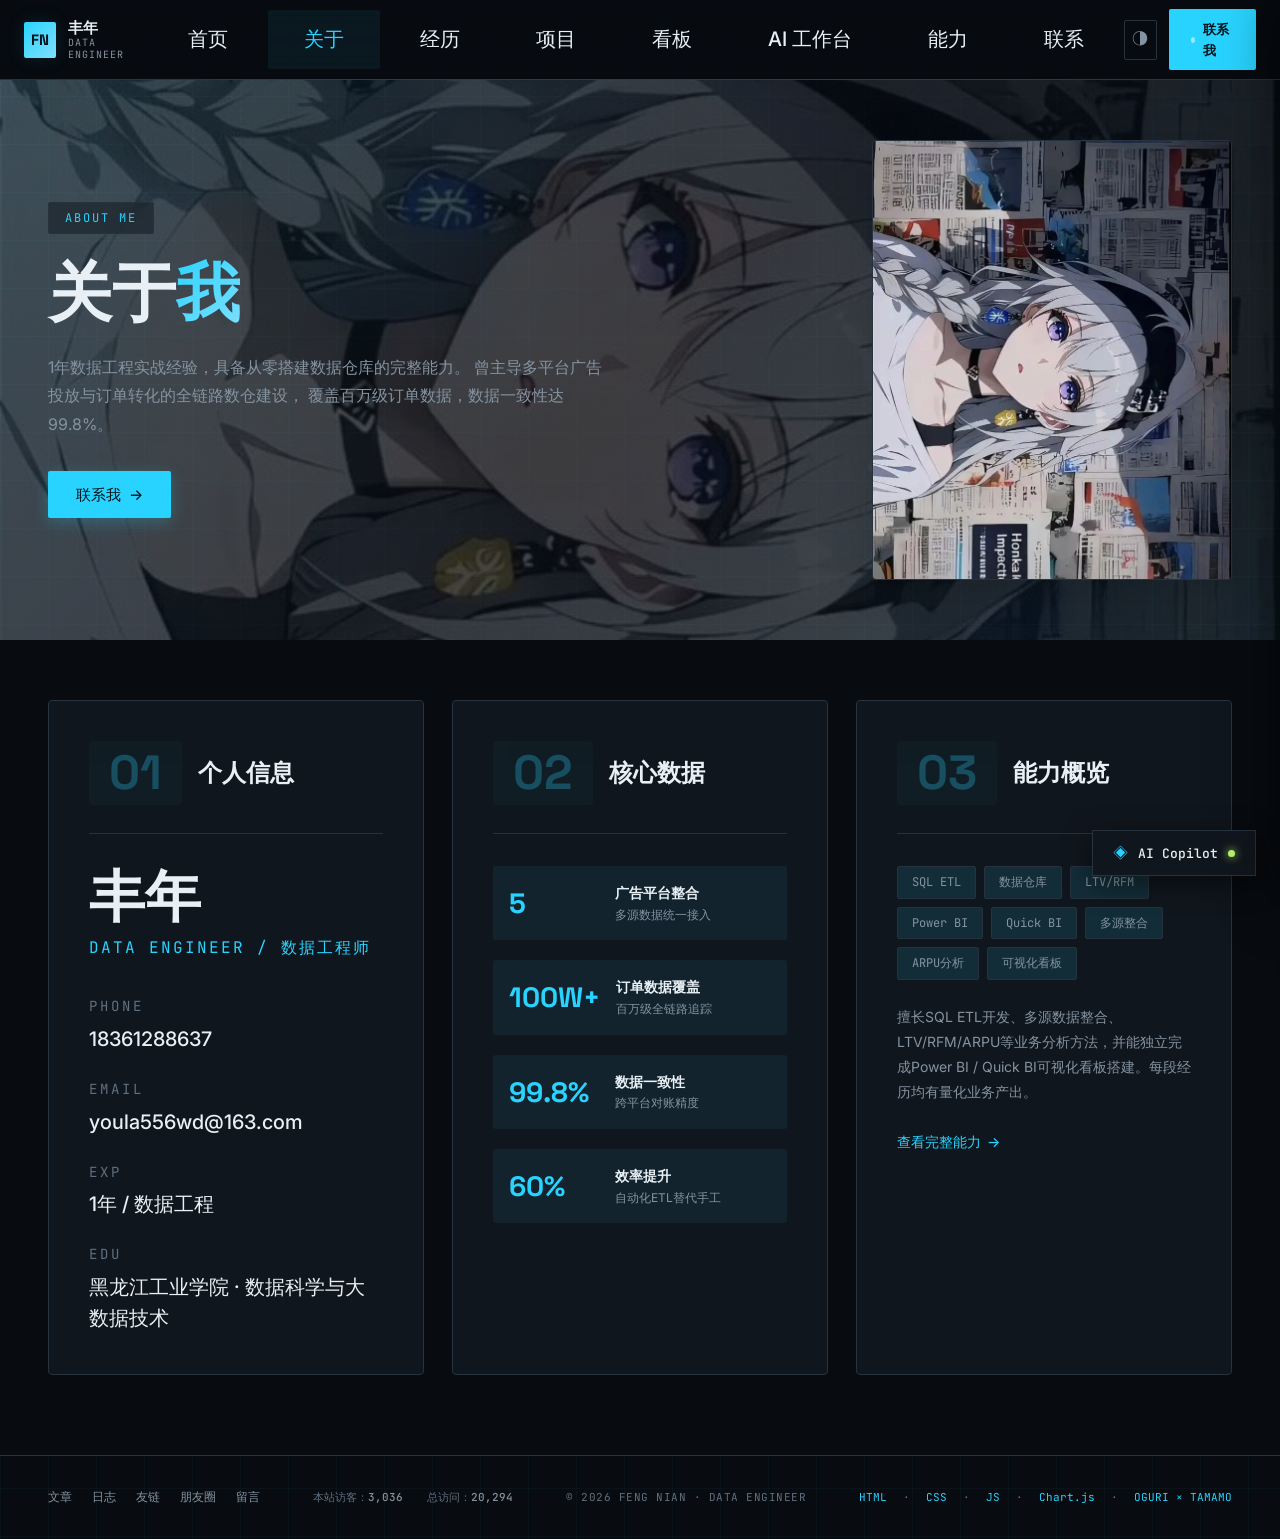
==== about.html @ e7a96167 "feat: deploy spatial homepage and AI workspace" ====
<!DOCTYPE html>
<html lang="zh-CN">
<head>
<meta charset="UTF-8">
<meta name="viewport" content="width=device-width, initial-scale=1.0">
<title>关于我 | 丰年</title>
<link href="https://fonts.googleapis.com/css2?family=Space+Grotesk:wght@400;500;600;700&family=Inter:wght@400;500;600&family=JetBrains+Mono:wght@400;500&display=swap" rel="stylesheet">
<link rel="stylesheet" href="style.css">
</head>
<body>

<div class="loader" id="loader">
  <div class="loader-logo">FN</div>
  <div class="loader-bar"></div>
</div>

<nav class="navbar scrolled" id="navbar">
  <div class="nav-inner">
    <a href="index.html" class="nav-logo">
      <div class="nav-logo-mark">FN</div>
      <div class="nav-logo-text">
        <span class="name">丰年</span>
        <span class="role">DATA ENGINEER</span>
      </div>
    </a>
    <div class="nav-links" id="navLinks">
      <a href="index.html">首页</a>
      <a href="about.html" class="active">关于</a>
      <a href="experience.html">经历</a>
      <a href="projects.html">项目</a>
      <a href="ecommerce-dashboard.html">看板</a><a href="workspace.html">AI 工作台</a>
      <a href="skills.html">能力</a>
      <a href="contact.html">联系</a>
    </div>
    <div class="nav-right">
      <button class="nav-menu-toggle" id="menuToggle" aria-label="菜单">
        <span></span><span></span><span></span>
      </button>
      <button class="theme-toggle" id="themeToggle" title="切换主题">&#9681;</button>
      <a href="contact.html" class="nav-cta">
        <span class="dot"></span>
        联系我
      </a>
    </div>
  </div>
</nav>

<!-- ============ ABOUT HERO BANNER ============ -->
<section class="about-hero">
  <div class="about-hero-bg"></div>
  <div class="about-hero-content">
    <div class="about-hero-left fade-up">
      <span class="about-hero-tag">ABOUT ME</span>
      <h1 class="about-hero-title">关于<span class="accent">我</span></h1>
      <p class="about-hero-desc">
        1年数据工程实战经验，具备从零搭建数据仓库的完整能力。
        曾主导多平台广告投放与订单转化的全链路数仓建设，
        覆盖百万级订单数据，数据一致性达99.8%。
      </p>
      <a href="contact.html" class="about-hero-cta">
        联系我
        <span>&rarr;</span>
      </a>
    </div>
    <div class="about-hero-right fade-up">
      <div class="about-hero-image"></div>
    </div>
  </div>
</section>

<!-- ============ ABOUT CONTENT GRID ============ -->
<section class="about-content">
  <div class="container">
    <div class="about-cards-grid">

      <!-- Left: Personal Info Card -->
      <div class="about-card about-card-info fade-up">
        <div class="about-card-header">
          <span class="about-card-num">01</span>
          <h3 class="about-card-title">个人信息</h3>
        </div>
        <div class="about-card-body">
          <div class="about-info-name">丰年</div>
          <div class="about-info-role">DATA ENGINEER / 数据工程师</div>
          <div class="about-contact-list">
            <div class="about-contact-item">
              <span class="label">PHONE</span>
              <span class="value">18361288637</span>
            </div>
            <div class="about-contact-item">
              <span class="label">EMAIL</span>
              <span class="value">youla556wd@163.com</span>
            </div>
            <div class="about-contact-item">
              <span class="label">EXP</span>
              <span class="value">1年 / 数据工程</span>
            </div>
            <div class="about-contact-item">
              <span class="label">EDU</span>
              <span class="value">黑龙江工业学院 · 数据科学与大数据技术</span>
            </div>
          </div>
        </div>
      </div>

      <!-- Center: Stats Card -->
      <div class="about-card about-card-stats fade-up">
        <div class="about-card-header">
          <span class="about-card-num">02</span>
          <h3 class="about-card-title">核心数据</h3>
        </div>
        <div class="about-card-body">
          <div class="about-stats-list">
            <div class="about-stat-row">
              <div class="about-stat-num">5</div>
              <div class="about-stat-info">
                <div class="about-stat-label">广告平台整合</div>
                <div class="about-stat-desc">多源数据统一接入</div>
              </div>
            </div>
            <div class="about-stat-row">
              <div class="about-stat-num">100W+</div>
              <div class="about-stat-info">
                <div class="about-stat-label">订单数据覆盖</div>
                <div class="about-stat-desc">百万级全链路追踪</div>
              </div>
            </div>
            <div class="about-stat-row">
              <div class="about-stat-num">99.8%</div>
              <div class="about-stat-info">
                <div class="about-stat-label">数据一致性</div>
                <div class="about-stat-desc">跨平台对账精度</div>
              </div>
            </div>
            <div class="about-stat-row">
              <div class="about-stat-num">60%</div>
              <div class="about-stat-info">
                <div class="about-stat-label">效率提升</div>
                <div class="about-stat-desc">自动化ETL替代手工</div>
              </div>
            </div>
          </div>
        </div>
      </div>

      <!-- Right: Skills Summary Card -->
      <div class="about-card about-card-skills fade-up">
        <div class="about-card-header">
          <span class="about-card-num">03</span>
          <h3 class="about-card-title">能力概览</h3>
        </div>
        <div class="about-card-body">
          <div class="about-skill-tags">
            <span class="about-skill-tag">SQL ETL</span>
            <span class="about-skill-tag">数据仓库</span>
            <span class="about-skill-tag">LTV/RFM</span>
            <span class="about-skill-tag">Power BI</span>
            <span class="about-skill-tag">Quick BI</span>
            <span class="about-skill-tag">多源整合</span>
            <span class="about-skill-tag">ARPU分析</span>
            <span class="about-skill-tag">可视化看板</span>
          </div>
          <div class="about-bio-full">
            <p>擅长SQL ETL开发、多源数据整合、LTV/RFM/ARPU等业务分析方法，并能独立完成Power BI / Quick BI可视化看板搭建。每段经历均有量化业务产出。</p>
          </div>
          <a href="skills.html" class="about-card-link">
            查看完整能力
            <span>&rarr;</span>
          </a>
        </div>
      </div>

    </div>
  </div>
</section>

<div class="footer">
  <div class="footer-inner">
    <div class="footer-nav">
      <a href="articles.html">文章</a>
      <a href="changelog.html">日志</a>
      <a href="friends.html">友链</a>
      <a href="moments.html">朋友圈</a>
      <a href="guestbook.html">留言</a>
    </div>
    <div class="footer-stats">
      <span>本站访客：<b>3,036</b></span>
      <span>总访问：<b>20,294</b></span>
    </div>
    <div class="footer-copy">&copy; 2026 FENG NIAN · DATA ENGINEER</div>
    <div class="footer-tech">
      <span>HTML</span> · <span>CSS</span> · <span>JS</span> · <span>Chart.js</span> · <span style="color: var(--accent);">OGURI × TAMAMO</span>
    </div>
  </div>
</div>

<script src="common.js"></script>
</body>
</html>
---- style.css ----
/* ============ RESET & BASE ============ */
*, *::before, *::after { margin: 0; padding: 0; box-sizing: border-box; }

:root {
  --bg: #080b10;
  --bg-card: #10161d;
  --bg-elevated: #151e27;
  --bg-active: #1b2732;
  --border: #26323d;
  --border-hover: #3b4c5a;
  --text: #e8f0f5;
  --text-dim: #8493a1;
  --text-mute: #5f7080;
  --accent: #29d3ff;
  --accent-2: #b8f36b;
  --accent-dim: rgba(41,211,255,0.12);
  --accent-glow: rgba(41,211,255,0.07);
  --accent-soft: #7fe0ff;
  --lime: #b8f36b;
  --amber: #f5b84b;
  --danger: #ff647c;
  --shadow: rgba(0,0,0,0.32);
  --grid-line: rgba(41,211,255,0.035);
  --max-w: 1700px;
  --font-display: 'Space Grotesk', sans-serif;
  --font-body: 'Inter', 'Noto Sans SC', sans-serif;
  --font-mono: 'JetBrains Mono', monospace;
  --font-serif: 'Songti SC', 'SimSun', 'STSong', serif;
}

html { scroll-behavior: smooth; }

body {
  background: var(--bg);
  background-image:
    linear-gradient(var(--grid-line) 1px, transparent 1px),
    linear-gradient(90deg, var(--grid-line) 1px, transparent 1px);
  background-size: 48px 48px;
  color: var(--text);
  font-family: var(--font-body);
  font-size: 16px;
  line-height: 1.55;
  overflow-x: hidden;
  -webkit-font-smoothing: antialiased;
  opacity: 0;
  transition: opacity 0.8s ease;
}
body.loaded { opacity: 1; }

/* Dark tech scrollbar */
::-webkit-scrollbar { width: 10px; height: 10px; }
::-webkit-scrollbar-track { background: var(--bg); }
::-webkit-scrollbar-thumb { background: var(--border); border: 2px solid var(--bg); border-radius: 0; }
::-webkit-scrollbar-thumb:hover { background: var(--border-hover); }
::selection { background: rgba(41,211,255,0.25); color: var(--text); }

a { color: inherit; text-decoration: none; }
img { max-width: 100%; display: block; }

/* ============ LOADING SCREEN ============ */
.loader {
  position: fixed; top: 0; left: 0; width: 100%; height: 100%;
  background: var(--bg); z-index: 9999;
  display: flex; align-items: center; justify-content: center;
  flex-direction: column; gap: 24px;
  transition: opacity 0.6s ease, visibility 0.6s ease;
}
.loader.hidden { opacity: 0; visibility: hidden; }
.loader-logo {
  font-family: var(--font-display); font-size: 48px; font-weight: 700;
  letter-spacing: 0;
  background: linear-gradient(135deg, var(--accent) 0%, var(--accent-soft) 100%);
  -webkit-background-clip: text; -webkit-text-fill-color: transparent;
  background-clip: text;
  animation: loaderPulse 1.5s ease-in-out infinite;
}
@keyframes loaderPulse {
  0%, 100% { opacity: 0.6; transform: scale(0.98); }
  50% { opacity: 1; transform: scale(1); }
}
.loader-bar {
  width: 200px; height: 2px;
  background: var(--border); border-radius: 2px; overflow: hidden;
}
.loader-bar::after {
  content: ''; display: block; width: 40%; height: 100%;
  background: var(--accent);
  animation: loaderBar 1.2s ease-in-out infinite;
}
@keyframes loaderBar {
  0% { transform: translateX(-100%); }
  100% { transform: translateX(300%); }
}

/* ============ LAYOUT ============ */
.container { max-width: var(--max-w); margin: 0 auto; padding: 0 48px; }

/* ============ NAVBAR ============ */
.navbar {
  position: fixed; top: 0; left: 0; right: 0; z-index: 1000;
  height: 80px;
  backdrop-filter: blur(24px) saturate(1.5); -webkit-backdrop-filter: blur(24px) saturate(1.5);
  background: rgba(8,11,16,0.80);
  border-bottom: 1px solid var(--border);
  transition: all 0.4s cubic-bezier(0.4, 0, 0.2, 1);
}
.navbar::after {
  content: ''; position: absolute; bottom: -1px; left: 0; right: 0; height: 1px;
  background: linear-gradient(90deg, transparent 0%, var(--accent-dim) 20%, var(--accent-dim) 80%, transparent 100%);
  opacity: 0.5; transition: opacity 0.4s ease;
}
/* Hero pages: navbar transparent until scrolled past hero */
body.has-hero .navbar:not(.scrolled) {
  background: transparent;
  backdrop-filter: none; -webkit-backdrop-filter: none;
  border-bottom-color: transparent;
}
body.has-hero .navbar:not(.scrolled)::after { opacity: 0; }
/* Scrolled: floating frosted glass pill */
.navbar.scrolled {
  top: 12px; left: 16px; right: 16px;
  height: 60px; border-radius: 2px;
  background: rgba(8,11,16,0.72);
  backdrop-filter: blur(24px) saturate(1.8); -webkit-backdrop-filter: blur(24px) saturate(1.8);
  border: 1px solid var(--border);
  box-shadow: 0 8px 32px rgba(0,0,0,0.12);
}
.navbar.scrolled::after { opacity: 0; }
.nav-inner {
  max-width: var(--max-w); height: 100%; margin: 0 auto; padding: 0 24px;
  display: flex; align-items: center; justify-content: space-between;
  transition: padding 0.4s ease;
}
.navbar.scrolled .nav-inner { padding: 0 32px; }
.nav-logo { display: flex; align-items: center; gap: 12px; font-family: var(--font-display); transition: all 0.3s; }
.nav-logo:hover { opacity: 0.85; }
.nav-logo-mark {
  width: 36px; height: 36px; border-radius: 2px;
  background: linear-gradient(135deg, var(--accent) 0%, var(--accent-soft) 100%);
  display: flex; align-items: center; justify-content: center;
  font-size: 15px; font-weight: 700; color: #05141b; letter-spacing: 0;
  box-shadow: 0 0 20px var(--accent-dim);
}
.nav-logo-text { display: flex; flex-direction: column; line-height: 1.2; }
.nav-logo-text .name { font-size: 15px; color: var(--text); font-weight: 600; }
.nav-logo-text .role { font-size: 10px; color: var(--text-dim); font-family: var(--font-mono); letter-spacing: 1px; text-transform: uppercase; }
.nav-links {
  display: flex; gap: 4px; align-items: center;
  border-radius: 2px; padding: 4px;
}
.nav-links a {
  position: relative; padding: 14px 36px; font-size: 20px; color: var(--text);
  transition: all 0.25s; font-weight: 500; border-radius: 2px; z-index: 1; white-space: nowrap;
}
.nav-links a:hover { color: var(--text); background: rgba(0,0,0,0.06); }
.nav-links a.active { color: var(--accent); background: var(--accent-glow); }
.nav-right { display: flex; align-items: center; gap: 12px; }
.theme-toggle {
  width: 40px; height: 40px; border: 1px solid var(--border); border-radius: 2px;
  background: transparent; color: var(--text-dim); cursor: pointer;
  display: flex; align-items: center; justify-content: center;
  font-size: 16px; transition: all 0.3s;
}
.theme-toggle:hover { border-color: var(--accent); color: var(--accent); }
.nav-cta {
  display: flex; align-items: center; gap: 8px; padding: 10px 22px;
  background: var(--accent); color: #05141b; border: none; border-radius: 2px;
  font-size: 13px; font-weight: 600; transition: all 0.3s; cursor: pointer;
  font-family: var(--font-body);
}
.nav-cta:hover { box-shadow: 0 0 24px var(--accent-dim); transform: translateY(-1px); }
.nav-cta .dot { width: 6px; height: 6px; border-radius: 50%; background: #fff; opacity: 0.5; }
.nav-menu-toggle {
  display: none;
  width: 40px; height: 40px; border: 1px solid var(--border); border-radius: 2px;
  background: transparent; color: var(--text-dim); cursor: pointer;
  flex-direction: column; align-items: center; justify-content: center; gap: 5px;
  transition: all 0.3s;
}
.nav-menu-toggle span {
  display: block; width: 18px; height: 2px; background: var(--text);
  border-radius: 2px; transition: all 0.3s ease;
}
.nav-menu-toggle.open span:nth-child(1) { transform: translateY(7px) rotate(45deg); }
.nav-menu-toggle.open span:nth-child(2) { opacity: 0; }
.nav-menu-toggle.open span:nth-child(3) { transform: translateY(-7px) rotate(-45deg); }

/* ============ HERO ============ */
.hero { position: relative; min-height: 100vh; display: flex; flex-direction: column; overflow: hidden; }
.hero-bg-img {
  position: absolute; top: 0; left: 0; width: 100%; height: 100%;
  background-image: url('images/hero-bg-new.webp'); background-size: cover; background-position: center center;
  opacity: 0.16; filter: saturate(0.4) contrast(1.05) brightness(0.55); z-index: 0;
}
#hero-canvas { position: absolute; top: 0; left: 0; width: 100%; height: 100%; z-index: 0; }
.hero-overlay {
  position: absolute; top: 0; left: 0; width: 100%; height: 100%; z-index: 1;
  background:
    linear-gradient(90deg, rgba(8,11,16,0.88) 0%, rgba(8,11,16,0.6) 18%, rgba(8,11,16,0.15) 35%, transparent 50%, transparent 65%, rgba(8,11,16,0.3) 85%, rgba(8,11,16,0.7) 100%),
    linear-gradient(180deg, rgba(8,11,16,0.35) 0%, transparent 15%, transparent 75%, rgba(8,11,16,0.5) 100%);
}
.hero-tint {
  position: absolute; top: 0; left: 0; width: 100%; height: 100%; z-index: 0;
  background: linear-gradient(180deg, rgba(8,11,16,0.6) 0%, rgba(8,11,16,0.3) 40%, rgba(8,11,16,0.5) 80%, rgba(8,11,16,0.7) 100%);
}
.hero::after {
  content: ''; position: absolute; top: 0; left: 0; width: 100%; height: 100%; z-index: 3;
  opacity: 0.035; pointer-events: none; mix-blend-mode: multiply;
  background-image: url("data:image/svg+xml;utf8,<svg xmlns='http://www.w3.org/2000/svg' width='200' height='200'><filter id='n'><feTurbulence type='fractalNoise' baseFrequency='0.85' numOctaves='3' stitchTiles='stitch'/></filter><rect width='100%' height='100%' filter='url(%23n)'/></svg>");
}
.hero-ambient {
  position: absolute; top: 15%; left: 35%; transform: translateX(-50%);
  width: 900px; height: 900px;
  background: radial-gradient(circle, var(--accent-glow) 0%, transparent 60%);
  filter: blur(80px); z-index: 0;
  animation: ambientFloat 8s ease-in-out infinite;
}
@keyframes ambientFloat {
  0%, 100% { transform: translateX(-50%) translateY(0); }
  50% { transform: translateX(-50%) translateY(-30px); }
}
/* Floating glowing orbs: disabled in tech-dark theme */
.hero-orb { display: none; }
.hero-ambient { display: none; }
.hero-orb-1 { display: none; }
.hero-orb-2 { display: none; }
.hero-orb-3 { display: none; }
@keyframes orbFloat1 { 0%,100% { transform: translate(0,0); } 50% { transform: translate(-20px, 30px); } }
@keyframes orbFloat2 { 0%,100% { transform: translate(0,0); } 50% { transform: translate(30px, -20px); } }
@keyframes orbFloat3 { 0%,100% { transform: translate(0,0); } 50% { transform: translate(-15px, -25px); } }
/* Twinkling stars */
.hero-star { position: absolute; z-index: 1; pointer-events: none; }
.hero-star::before, .hero-star::after {
  content: ''; position: absolute; top: 50%; left: 50%;
  background: var(--accent); border-radius: 50%;
}
.hero-star::before { width: 6px; height: 6px; transform: translate(-50%, -50%); box-shadow: 0 0 12px var(--accent); }
.hero-star::after { width: 2px; height: 2px; transform: translate(-50%, -50%); opacity: 0.5; }
.hero-star-1 { top: 18%; right: 15%; animation: twinkle 3s ease-in-out infinite; }
.hero-star-2 { top: 35%; right: 8%; animation: twinkle 4s ease-in-out infinite 0.5s; }
.hero-star-3 { bottom: 25%; right: 20%; animation: twinkle 3.5s ease-in-out infinite 1s; }
.hero-star-4 { top: 65%; right: 40%; animation: twinkle 2.8s ease-in-out infinite 0.8s; }
.hero-star-5 { top: 25%; left: 8%; animation: twinkle 4.5s ease-in-out infinite 1.5s; }
@keyframes twinkle { 0%,100% { opacity: 0.2; transform: scale(0.8); } 50% { opacity: 1; transform: scale(1.2); } }
/* Hero content: left+right split layout */
.hero-content {
  position: relative; z-index: 2; width: 100%; max-width: var(--max-w); margin: 0 auto;
  padding: 0 24px; display: flex; align-items: flex-start; justify-content: space-between; gap: 80px;
  padding-top: 140px; padding-bottom: 40px; flex: 1;
}
.hero-left { flex: 1; max-width: 680px; padding: 36px 40px; border-radius: 4px; }
.hero-right { flex-shrink: 0; width: 320px; padding: 28px; border-radius: 4px; background: rgba(22,30,39,0.75); backdrop-filter: blur(16px); -webkit-backdrop-filter: blur(16px); border: 1px solid rgba(41,211,255,0.15); box-shadow: 0 4px 24px rgba(41,211,255,0.08); }

/* Magazine top bar */
.hero-top-bar {
  position: absolute; top: 110px; left: 24px; right: 24px; z-index: 2;
  max-width: var(--max-w); margin: 0 auto;
  display: flex; justify-content: space-between; align-items: center;
  font-family: var(--font-mono);
  opacity: 0; animation: heroFadeUp 0.8s ease forwards; animation-delay: 0.2s;
}
.hero-vol { font-size: 11px; color: var(--text-mute); letter-spacing: 2px; }
.hero-brand { font-size: 13px; font-weight: 600; color: var(--accent); letter-spacing: 1px; font-family: var(--font-display); }
.hero-vol-jp { font-size: 11px; color: var(--text-mute); letter-spacing: 1px; }
.hero-tag {
  display: inline-flex; align-items: center; gap: 8px;
  padding: 6px 16px; border: 1px solid var(--border); border-radius: 2px;
  font-family: var(--font-mono); font-size: 12px; color: var(--text);
  margin-bottom: 20px; backdrop-filter: blur(10px); background: rgba(22,30,39,0.65);
  opacity: 0; transform: translateY(20px);
  animation: heroFadeUp 0.8s ease forwards; animation-delay: 0.3s;
}
.hero-tag::before {
  content: ''; width: 6px; height: 6px; border-radius: 50%;
  background: var(--accent); box-shadow: 0 0 8px var(--accent);
  animation: pulse 2s infinite;
}
@keyframes pulse { 0%, 100% { opacity: 1; } 50% { opacity: 0.3; } }
.hero-title {
  font-family: var(--font-display); font-size: clamp(56px, 8vw, 128px);
  font-weight: 700; line-height: 0.95; letter-spacing: 0; margin-bottom: 14px;
  text-shadow: 0 2px 30px rgba(8,11,16,0.6);
  opacity: 0; transform: translateY(30px);
  animation: heroFadeUp 0.9s ease forwards; animation-delay: 0.5s;
}
.hero-title .line { display: block; }
.hero-title .accent {
  background: linear-gradient(135deg, var(--accent) 0%, var(--accent-soft) 70%, var(--accent) 100%);
  -webkit-background-clip: text; -webkit-text-fill-color: transparent; background-clip: text;
  text-shadow: 0 2px 40px rgba(41,211,255,0.25);
}
.hero-cn-name {
  font-family: var(--font-serif); font-size: 48px; font-weight: 600;
  margin: 18px 0 10px; color: var(--text); letter-spacing: 4px;
  text-shadow: 0 2px 20px rgba(8,11,16,0.5);
  opacity: 0; transform: translateY(20px);
  animation: heroFadeUp 0.8s ease forwards; animation-delay: 0.55s;
}
.hero-cn-sub {
  font-family: var(--font-mono); font-size: 12px; color: var(--text-mute);
  margin-bottom: 24px; letter-spacing: 1.5px;
  opacity: 0; transform: translateY(20px);
  animation: heroFadeUp 0.8s ease forwards; animation-delay: 0.65s;
}
/* Hero right panel: metadata + barcode */
.hero-vname {
  font-family: var(--font-display); font-size: 22px; font-weight: 700;
  letter-spacing: 6px; margin-bottom: 24px; color: var(--text);
  opacity: 0; transform: translateY(20px);
  animation: heroFadeUp 0.8s ease forwards; animation-delay: 0.6s;
}
.hero-vmeta {
  margin-bottom: 28px;
  opacity: 0; transform: translateY(20px);
  animation: heroFadeUp 0.8s ease forwards; animation-delay: 0.75s;
}
.vmeta-row {
  display: flex; justify-content: space-between; align-items: center;
  font-family: var(--font-mono); font-size: 11px; margin-bottom: 10px;
  padding-bottom: 10px; border-bottom: 1px solid var(--border);
}
.vmeta-label { color: var(--text-mute); letter-spacing: 1px; }
.vmeta-val { color: var(--accent); font-weight: 600; letter-spacing: 1px; }
.hero-barcode {
  display: flex; gap: 3px; margin-bottom: 6px;
  opacity: 0; transform: translateY(20px);
  animation: heroFadeUp 0.8s ease forwards; animation-delay: 0.9s;
}
.hero-barcode span { width: 3px; height: 44px; background: var(--text); opacity: 0.7; }
.hero-barcode span:nth-child(3n) { height: 30px; }
.hero-barcode span:nth-child(5n) { height: 36px; opacity: 0.5; }
.hero-barcode-text {
  font-family: var(--font-mono); font-size: 10px; color: var(--text-mute);
  letter-spacing: 2px;
  opacity: 0; transform: translateY(20px);
  animation: heroFadeUp 0.8s ease forwards; animation-delay: 1.0s;
}
.hero-subtitle {
  font-size: 17px; color: var(--text); font-weight: 400; line-height: 1.7;
  max-width: 520px; margin: 0;
  text-shadow: 0 1px 12px rgba(8,11,16,0.6);
  opacity: 0; transform: translateY(20px);
  animation: heroFadeUp 0.9s ease forwards; animation-delay: 0.7s;
}
.hero-actions {
  display: flex; gap: 14px;
  opacity: 0; transform: translateY(20px);
  animation: heroFadeUp 0.9s ease forwards; animation-delay: 0.9s;
}
@keyframes heroFadeUp { to { opacity: 1; transform: translateY(0); } }
.btn-primary {
  padding: 14px 36px; background: var(--accent); color: #05141b; border: none; border-radius: 2px;
  font-size: 14px; font-weight: 600; cursor: pointer; transition: all 0.3s;
  font-family: var(--font-body); position: relative; overflow: hidden;
}
.btn-primary:hover { box-shadow: 0 0 30px var(--accent-dim); transform: translateY(-2px); }
.btn-ghost {
  padding: 14px 36px; background: transparent; color: var(--text);
  border: 1px solid var(--border); border-radius: 2px;
  font-size: 14px; font-weight: 500; cursor: pointer; transition: all 0.3s;
  font-family: var(--font-body);
}
.btn-ghost:hover { border-color: var(--accent); color: var(--accent); }
/* Hero bottom bar: stats + tech strip */
.hero-bottom-bar {
  position: relative; z-index: 2;
  width: 100%; max-width: var(--max-w); margin: 0 auto;
  padding: 0 24px 24px;
  opacity: 0; transform: translateY(20px);
  animation: heroFadeUp 0.8s ease forwards; animation-delay: 1.1s;
}
.hero-stats {
  display: flex; justify-content: space-between; gap: 30px;
  margin-bottom: 12px; padding-bottom: 12px; border-bottom: 1px solid var(--border);
}
.hero-stat { text-align: left; }
.hero-stat .num { font-family: var(--font-display); font-size: 28px; font-weight: 700; color: var(--accent); line-height: 1; }
.hero-stat .label { font-size: 12px; color: var(--text-mute); margin-top: 6px; font-family: var(--font-mono); letter-spacing: 1px; }
.hero-stat .sub { font-size: 10px; color: var(--text-dim); margin-top: 3px; opacity: 0.7; }
.hero-tech-strip {
  display: flex; gap: 8px; overflow-x: auto; padding-bottom: 4px;
}
.hero-tech-strip span {
  padding: 8px 18px; background: var(--accent-dim); border-radius: 2px;
  font-size: 13px; color: var(--text-dim); font-family: var(--font-mono);
  white-space: nowrap; border: 1px solid var(--border);
}
.hero-scroll {
  position: absolute; bottom: 130px; right: 48px; z-index: 2;
  display: flex; flex-direction: column; align-items: center; gap: 8px;
  opacity: 0;
  animation: heroFadeUp 0.8s ease forwards, bounce 2s infinite;
  animation-delay: 1.3s, 2s;
}
.hero-scroll .line { width: 1px; height: 40px; background: linear-gradient(to bottom, var(--text-mute), transparent); }
.hero-scroll .text { font-family: var(--font-mono); font-size: 10px; color: var(--text-mute); letter-spacing: 2px; writing-mode: vertical-rl; }
@keyframes bounce {
  0%, 100% { transform: translateY(0); }
  50% { transform: translateY(8px); }
}

/* ============ SECTION COMMON ============ */
.section { padding: 140px 0; position: relative; overflow: hidden; }
.section-header { margin-bottom: 64px; }
.section-tag {
  font-family: var(--font-mono); font-size: 12px; color: var(--accent);
  letter-spacing: 3px; text-transform: uppercase; margin-bottom: 14px; display: block;
}
.section-title {
  font-family: var(--font-display); font-size: clamp(36px, 4vw, 56px);
  font-weight: 600; letter-spacing: 0; line-height: 1.1;
}
.section-desc { font-size: 16px; color: var(--text-dim); max-width: 600px; margin-top: 16px; }
.fade-up { opacity: 0; transform: translateY(40px); transition: opacity 0.8s cubic-bezier(0.16, 1, 0.3, 1), transform 0.8s cubic-bezier(0.16, 1, 0.3, 1); }
.fade-up.visible { opacity: 1; transform: translateY(0); }

/* ============ ABOUT (NEW LAYOUT) ============ */

/* Hero Banner */
.about-hero {
  position: relative; width: 100%; min-height: 520px; margin-top: 80px;
  display: flex; align-items: center; overflow: hidden;
}
.about-hero-bg {
  position: absolute; top: 0; left: 0; right: 0; bottom: 0;
  background: linear-gradient(135deg, var(--accent-dim) 0%, rgba(8,11,16,0.6) 50%, var(--accent-glow) 100%);
}
.about-hero-bg::before {
  content: ''; position: absolute; top: 0; left: 0; right: 0; bottom: 0;
  background-image: url('images/about-bg.webp'); background-size: cover; background-position: center;
  opacity: 0.25; filter: saturate(0.9);
}
.about-hero-content {
  position: relative; z-index: 1; width: 100%; max-width: var(--max-w); margin: 0 auto;
  padding: 60px 48px; display: flex; align-items: center; justify-content: space-between; gap: 60px;
}
.about-hero-left { flex: 1; max-width: 560px; }
.about-hero-tag {
  display: inline-block; padding: 6px 16px; border: 1px solid var(--border);
  border-radius: 2px; font-family: var(--font-mono); font-size: 12px;
  color: var(--accent); letter-spacing: 2px; margin-bottom: 24px;
  background: rgba(22,30,39,0.6); backdrop-filter: blur(10px);
}
.about-hero-title {
  font-family: var(--font-display); font-size: 64px; font-weight: 700;
  color: var(--text); line-height: 1.1; margin-bottom: 24px;
}
.about-hero-title .accent {
  background: linear-gradient(135deg, var(--accent) 0%, var(--accent-soft) 100%);
  -webkit-background-clip: text; -webkit-text-fill-color: transparent; background-clip: text;
}
.about-hero-desc {
  font-size: 16px; line-height: 1.8; color: var(--text-dim); margin-bottom: 32px;
}
.about-hero-cta {
  display: inline-flex; align-items: center; gap: 8px;
  padding: 12px 28px; background: var(--accent); color: #05141b;
  border-radius: 2px; font-size: 15px; font-weight: 500;
  transition: all 0.3s; box-shadow: 0 4px 16px rgba(41,211,255,0.25);
}
.about-hero-cta:hover { transform: translateY(-2px); box-shadow: 0 6px 24px rgba(41,211,255,0.35); }
.about-hero-cta span { transition: transform 0.3s; }
.about-hero-cta:hover span { transform: translateX(4px); }
.about-hero-right { flex-shrink: 0; width: 360px; height: 440px; }
.about-hero-image {
  width: 100%; height: 100%; border-radius: 4px; overflow: hidden;
  background-image: url('images/about-bg.webp'); background-size: cover; background-position: center;
  box-shadow: 0 8px 40px rgba(0,0,0,0.15);
  border: 1px solid var(--border);
  transition: transform 0.4s;
}
.about-hero-image:hover { transform: scale(1.02); }

/* Content Card Grid */
.about-content { background: var(--bg); padding: 60px 0 80px; }
.about-cards-grid {
  display: grid; grid-template-columns: 1fr 1fr 1fr; gap: 28px;
}
.about-card {
  background: var(--bg-card); border: 1px solid var(--border); border-radius: 4px;
  padding: 40px; transition: all 0.3s; position: relative; overflow: hidden;
}
.about-card:hover {
  border-color: var(--border-hover); box-shadow: 0 8px 32px rgba(0,0,0,0.10);
  transform: translateY(-4px);
}
.about-card-header {
  display: flex; align-items: center; gap: 16px; margin-bottom: 32px;
  padding-bottom: 28px; border-bottom: 1px solid var(--border);
}
.about-card-num {
  font-family: var(--font-display); font-size: 48px; font-weight: 700;
  color: var(--accent); opacity: 0.3; line-height: 1;
  background: var(--accent-dim); padding: 8px 20px;
  border-radius: 4px;
}
.about-card-title {
  font-family: var(--font-display); font-size: 24px; font-weight: 600; color: var(--text);
}

/* Card: Personal Info */
.about-info-name {
  font-family: var(--font-display); font-size: 56px; font-weight: 700;
  color: var(--text); margin-bottom: 8px; line-height: 1.1;
}
.about-info-role {
  font-family: var(--font-mono); font-size: 16px; color: var(--accent);
  letter-spacing: 2px; margin-bottom: 36px;
}
.about-contact-list { display: flex; flex-direction: column; gap: 24px; }
.about-contact-item { display: flex; flex-direction: column; gap: 6px; }
.about-contact-item .label {
  font-family: var(--font-mono); font-size: 14px; color: var(--text-mute);
  text-transform: uppercase; letter-spacing: 3px;
}
.about-contact-item .value { font-size: 20px; color: var(--text); font-weight: 500; }

/* Card: Stats */
.about-stats-list { display: flex; flex-direction: column; gap: 20px; }
.about-stat-row {
  display: flex; align-items: center; gap: 16px;
  padding: 16px; background: var(--accent-glow); border-radius: 3px;
  transition: all 0.3s;
}
.about-stat-row:hover { background: var(--accent-dim); }
.about-stat-num {
  font-family: var(--font-display); font-size: 28px; font-weight: 700;
  color: var(--accent); line-height: 1; min-width: 90px;
}
.about-stat-info { flex: 1; }
.about-stat-label { font-size: 14px; font-weight: 600; color: var(--text); margin-bottom: 2px; }
.about-stat-desc { font-size: 12px; color: var(--text-dim); }

/* Card: Skills */
.about-skill-tags { display: flex; flex-wrap: wrap; gap: 8px; margin-bottom: 24px; }
.about-skill-tag {
  padding: 6px 14px; background: var(--accent-dim); border: 1px solid var(--border);
  border-radius: 2px; font-size: 12px; color: var(--text-dim);
  font-family: var(--font-mono); transition: all 0.3s;
}
.about-skill-tag:hover { background: var(--accent); color: #05141b; border-color: var(--accent); }
.about-bio-full { margin-bottom: 24px; }
.about-bio-full p {
  font-size: 14px; line-height: 1.8; color: var(--text-dim);
}
.about-card-link {
  display: inline-flex; align-items: center; gap: 6px;
  font-size: 14px; color: var(--accent); font-weight: 500;
  transition: gap 0.3s;
}
.about-card-link:hover { gap: 12px; }

/* Responsive */
@media (max-width: 1100px) {
  .about-cards-grid { grid-template-columns: 1fr; }
  .about-hero-right { display: none; }
  .about-hero-content { padding: 40px 24px; }
  .about-hero-title { font-size: 44px; }
}
@media (max-width: 640px) {
  .about-hero-title { font-size: 36px; }
  .about-hero-content { padding: 30px 20px; }
  .about-card { padding: 24px; }
  .about-stat-num { font-size: 22px; min-width: 70px; }
}

/* ============ EXPERIENCE ============ */
.experience { background: var(--bg-elevated); position: relative; }
.timeline { position: relative; padding-left: 32px; }
.timeline::before {
  content: ''; position: absolute; left: 7px; top: 8px; bottom: 8px; width: 2px;
  background: linear-gradient(to bottom, var(--accent), var(--accent-soft), transparent);
}
.timeline-item { position: relative; margin-bottom: 48px; }
.timeline-item:last-child { margin-bottom: 0; }
.timeline-dot {
  position: absolute; left: -32px; top: 6px; width: 16px; height: 16px;
  border-radius: 50%; background: var(--bg-elevated);
  border: 3px solid var(--accent);
  box-shadow: 0 0 0 4px rgba(41,211,255,0.12);
  z-index: 1;
}
.timeline-content {
  background: var(--bg-card); border: 1px solid var(--border); border-radius: 4px;
  padding: 24px 28px; transition: all 0.3s;
}
.timeline-content:hover { border-color: var(--border-hover); box-shadow: 0 8px 32px rgba(0,0,0,0.08); }
.timeline-date {
  font-family: var(--font-mono); font-size: 12px; color: var(--accent);
  letter-spacing: 1px; margin-bottom: 8px;
}
.timeline-title {
  font-family: var(--font-display); font-size: 20px; font-weight: 600;
  margin-bottom: 10px; color: var(--text);
}
.timeline-desc {
  font-size: 14px; line-height: 1.7; color: var(--text-dim); margin-bottom: 16px;
}
.timeline-tags { display: flex; flex-wrap: wrap; gap: 8px; }
.timeline-tags span {
  padding: 4px 12px; background: var(--accent-dim); border: 1px solid var(--border);
  border-radius: 2px; font-size: 11px; color: var(--text-dim); font-family: var(--font-mono);
}

/* ============ PROJECTS ============ */
.projects { background: var(--bg-elevated); border-top: 1px solid var(--border); border-bottom: 1px solid var(--border); position: relative; }
.projects-bg-img {
  position: absolute; top: 0; left: 0; width: 100%; height: 100%;
  background-image: url('images/oguri_cap_2_opt.webp'); background-size: cover; background-position: center;
  opacity: 0.08; filter: blur(3px) saturate(0.5); z-index: 0; pointer-events: none;
}
.projects .container { position: relative; z-index: 1; }
.projects-grid { display: grid; grid-template-columns: 1fr 1fr; gap: 28px; }
.project-card {
  background: var(--bg-card); border: 1px solid var(--border); border-radius: 4px;
  overflow: hidden; transition: all 0.4s cubic-bezier(0.16, 1, 0.3, 1); cursor: pointer; position: relative;
  box-shadow: 0 2px 12px rgba(0,0,0,0.04);
}
.project-card:hover { border-color: var(--border-hover); transform: translateY(-6px); box-shadow: 0 20px 60px rgba(0,0,0,0.10); }
.project-card.large { grid-column: span 2; }
.project-img { width: 100%; aspect-ratio: 16/9; overflow: hidden; position: relative; }
.project-img img { width: 100%; height: 100%; object-fit: cover; transition: transform 0.8s cubic-bezier(0.16, 1, 0.3, 1); }
.project-card:hover .project-img img { transform: scale(1.06); }
.project-img::after {
  content: ''; position: absolute; top: 0; left: 0; width: 100%; height: 100%;
  background: linear-gradient(180deg, transparent 40%, rgba(8,11,16,0.95) 100%);
}
.project-body { padding: 32px; }
.project-meta { display: flex; align-items: center; gap: 12px; margin-bottom: 16px; }
.project-category { font-family: var(--font-mono); font-size: 11px; color: var(--accent); text-transform: uppercase; letter-spacing: 2px; }
.project-year { font-family: var(--font-mono); font-size: 11px; color: var(--text-mute); }
.project-title { font-family: var(--font-display); font-size: 26px; font-weight: 600; margin-bottom: 12px; letter-spacing: -0.5px; }
.project-desc { font-size: 14px; color: var(--text-dim); line-height: 1.7; margin-bottom: 20px; }
.project-tags { display: flex; flex-wrap: wrap; gap: 8px; }
.project-tags span { padding: 4px 12px; background: rgba(0,0,0,0.04); border: 1px solid var(--border); border-radius: 2px; font-size: 11px; color: var(--text-dim); font-family: var(--font-mono); }
.project-arrow {
  position: absolute; top: 24px; right: 24px; width: 44px; height: 44px;
  border: 1px solid var(--border); border-radius: 50%;
  display: flex; align-items: center; justify-content: center;
  font-size: 18px; color: var(--text-dim); transition: all 0.3s; z-index: 3;
  background: rgba(22,30,39,0.5); backdrop-filter: blur(10px);
}
.project-card:hover .project-arrow { border-color: var(--accent); color: var(--accent); transform: rotate(-45deg); background: var(--accent-glow); }

/* ============ SKILLS ============ */
.skills { background: var(--bg); position: relative; }
.skills-bg-img {
  position: absolute; bottom: 0; left: 0; width: 60%; height: 100%;
  background-image: url('images/m28.webp'); background-size: cover; background-position: left center;
  opacity: 0.06; filter: blur(5px) saturate(0.5); z-index: 0; pointer-events: none;
  mask-image: linear-gradient(to right, black 0%, transparent 80%);
  -webkit-mask-image: linear-gradient(to right, black 0%, transparent 80%);
}
.skills .container { position: relative; z-index: 1; }
.skills-grid { display: grid; grid-template-columns: repeat(3, 1fr); gap: 20px; }
.skill-card {
  background: var(--bg-card); border: 1px solid var(--border); border-radius: 4px; padding: 36px;
  transition: all 0.4s cubic-bezier(0.16, 1, 0.3, 1); position: relative; overflow: hidden;
  box-shadow: 0 2px 12px rgba(0,0,0,0.04);
}
.skill-card::before {
  content: ''; position: absolute; top: 0; left: 0; width: 100%; height: 2px;
  background: linear-gradient(90deg, var(--accent), transparent);
  opacity: 0; transition: opacity 0.3s;
}
.skill-card:hover { border-color: var(--border-hover); background: var(--bg-elevated); transform: translateY(-4px); box-shadow: 0 12px 40px rgba(0,0,0,0.08); }
.skill-card:hover::before { opacity: 1; }
.skill-icon { width: 48px; height: 48px; border-radius: 3px; background: var(--accent-glow); display: flex; align-items: center; justify-content: center; font-size: 22px; margin-bottom: 20px; color: var(--accent); }
.skill-card h4 { font-family: var(--font-display); font-size: 20px; font-weight: 600; margin-bottom: 6px; }
.skill-card .skill-sub { font-size: 12px; color: var(--accent); font-family: var(--font-mono); margin-bottom: 16px; letter-spacing: 1px; }
.skill-card p { font-size: 14px; color: var(--text-dim); line-height: 1.7; margin-bottom: 20px; }
.skill-list { display: flex; flex-wrap: wrap; gap: 6px; }
.skill-list span { padding: 4px 10px; background: rgba(0,0,0,0.04); border-radius: 2px; font-size: 11px; color: var(--text-dim); font-family: var(--font-mono); }

/* ============ ARTICLES ============ */
.articles { background: var(--bg-elevated); border-top: 1px solid var(--border); border-bottom: 1px solid var(--border); position: relative; }
.articles-bg-deco {
  position: absolute; top: 10%; left: -80px; width: 400px; height: 500px;
  background-image: url('images/oguri_tamamo_1.jpg'); background-size: cover; background-position: center;
  opacity: 0.06; filter: blur(5px) saturate(0.5); z-index: 0; pointer-events: none; border-radius: 4px;
}
.articles .container { position: relative; z-index: 1; }
.articles-grid { display: grid; grid-template-columns: 1fr 1fr 1fr; gap: 24px; }
.article-card {
  background: var(--bg-card); border: 1px solid var(--border); border-radius: 4px; overflow: hidden;
  transition: all 0.4s cubic-bezier(0.16, 1, 0.3, 1); cursor: pointer; position: relative;
  box-shadow: 0 2px 12px rgba(0,0,0,0.04);
}
.article-card:hover { border-color: var(--border-hover); transform: translateY(-5px); box-shadow: 0 16px 50px rgba(0,0,0,0.10); }
.article-cover { width: 100%; aspect-ratio: 16/10; overflow: hidden; position: relative; }
.article-cover img { width: 100%; height: 100%; object-fit: cover; transition: transform 0.8s cubic-bezier(0.16, 1, 0.3, 1); }
.article-card:hover .article-cover img { transform: scale(1.06); }
.article-cover::after { content: ''; position: absolute; top: 0; left: 0; width: 100%; height: 100%; background: linear-gradient(180deg, transparent 50%, rgba(8,11,16,0.8) 100%); }
.article-body { padding: 24px; }
.article-meta { display: flex; align-items: center; gap: 10px; margin-bottom: 12px; }
.article-cat { font-family: var(--font-mono); font-size: 10px; color: var(--accent); text-transform: uppercase; letter-spacing: 1.5px; }
.article-date { font-family: var(--font-mono); font-size: 10px; color: var(--text-mute); }
.article-title { font-family: var(--font-display); font-size: 18px; font-weight: 600; margin-bottom: 8px; line-height: 1.4; letter-spacing: -0.3px; }
.article-excerpt { font-size: 13px; color: var(--text-dim); line-height: 1.7; margin-bottom: 14px; display: -webkit-box; -webkit-line-clamp: 2; -webkit-box-orient: vertical; overflow: hidden; }
.article-tags { display: flex; flex-wrap: wrap; gap: 6px; }
.article-tags span { padding: 3px 10px; background: rgba(0,0,0,0.04); border: 1px solid var(--border); border-radius: 2px; font-size: 10px; color: var(--text-dim); font-family: var(--font-mono); }
.article-pinned { position: absolute; top: 12px; right: 12px; padding: 4px 10px; background: var(--accent); color: #05141b; border-radius: 2px; font-size: 10px; font-weight: 600; font-family: var(--font-mono); z-index: 1; }

/* ============ CHANGELOG ============ */
.changelog { background: var(--bg); position: relative; }
.changelog .container { position: relative; z-index: 1; }
.timeline { position: relative; padding-left: 32px; }
.timeline::before { content: ''; position: absolute; left: 7px; top: 0; bottom: 0; width: 1px; background: linear-gradient(to bottom, var(--accent-dim) 0%, var(--border) 50%, transparent 100%); }
.log-item { position: relative; padding-bottom: 40px; }
.log-item:last-child { padding-bottom: 0; }
.log-dot { position: absolute; left: -32px; top: 4px; width: 15px; height: 15px; border-radius: 50%; background: var(--bg); border: 2px solid var(--accent); box-shadow: 0 0 12px var(--accent-dim); transition: all 0.3s; }
.log-item:hover .log-dot { background: var(--accent); box-shadow: 0 0 20px var(--accent); }
.log-date { font-family: var(--font-mono); font-size: 11px; color: var(--accent); letter-spacing: 1px; margin-bottom: 6px; }
.log-title { font-family: var(--font-display); font-size: 18px; font-weight: 600; margin-bottom: 8px; letter-spacing: -0.3px; }
.log-desc { font-size: 13px; color: var(--text-dim); line-height: 1.7; padding: 16px 20px; background: var(--bg-card); border: 1px solid var(--border); border-radius: 3px; transition: border-color 0.3s; box-shadow: 0 2px 8px rgba(0,0,0,0.04); }
.log-item:hover .log-desc { border-color: var(--border-hover); }
.log-badge { display: inline-block; padding: 2px 10px; background: var(--accent-glow); border: 1px solid var(--accent-dim); border-radius: 2px; font-size: 10px; color: var(--accent); font-family: var(--font-mono); margin-left: 8px; vertical-align: middle; }

/* ============ FRIEND LINKS ============ */
.friends { background: var(--bg); position: relative; }
.friends .container { position: relative; z-index: 1; }
.friends-grid { display: grid; grid-template-columns: repeat(4, 1fr); gap: 20px; }
.friend-card {
  display: flex; flex-direction: column; align-items: center; gap: 12px;
  padding: 32px 20px; background: var(--bg-card); border: 1px solid var(--border); border-radius: 4px;
  transition: all 0.4s cubic-bezier(0.16, 1, 0.3, 1); text-align: center; cursor: pointer;
  box-shadow: 0 2px 12px rgba(0,0,0,0.04);
}
.friend-card:hover { border-color: var(--border-hover); background: var(--bg-elevated); transform: translateY(-4px); box-shadow: 0 12px 40px rgba(0,0,0,0.08); }
.friend-avatar { width: 64px; height: 64px; border-radius: 50%; overflow: hidden; border: 2px solid var(--border); transition: border-color 0.3s; position: relative; }
.friend-card:hover .friend-avatar { border-color: var(--accent); }
.friend-avatar img { width: 100%; height: 100%; object-fit: cover; }
.friend-avatar::after { content: ''; position: absolute; inset: 0; border-radius: 50%; box-shadow: inset 0 0 12px rgba(0,0,0,0.08); }
.friend-name { font-family: var(--font-display); font-size: 15px; font-weight: 600; color: var(--text); }
.friend-desc { font-size: 12px; color: var(--text-dim); line-height: 1.5; }
.friend-url { font-family: var(--font-mono); font-size: 10px; color: var(--text-mute); letter-spacing: 0.5px; }

/* ============ MOMENTS ============ */
.moments { background: var(--bg); position: relative; }
.moments .container { position: relative; z-index: 1; }
.moments-feed { display: flex; flex-direction: column; gap: 20px; max-width: 800px; margin: 0 auto; }
.moment-card { display: flex; gap: 16px; padding: 24px; background: var(--bg-card); border: 1px solid var(--border); border-radius: 4px; transition: all 0.3s; box-shadow: 0 2px 12px rgba(0,0,0,0.04); }
.moment-card:hover { border-color: var(--border-hover); background: var(--bg-elevated); }
.moment-avatar { width: 44px; height: 44px; border-radius: 50%; overflow: hidden; flex-shrink: 0; border: 1px solid var(--border); }
.moment-avatar img { width: 100%; height: 100%; object-fit: cover; }
.moment-body { flex: 1; min-width: 0; }
.moment-head { display: flex; align-items: center; gap: 8px; margin-bottom: 6px; }
.moment-name { font-family: var(--font-display); font-size: 14px; font-weight: 600; color: var(--text); }
.moment-time { font-family: var(--font-mono); font-size: 11px; color: var(--text-mute); }
.moment-text { font-size: 14px; color: var(--text-dim); line-height: 1.7; margin-bottom: 12px; }
.moment-images { display: grid; grid-template-columns: repeat(3, 1fr); gap: 8px; border-radius: 3px; overflow: hidden; }
.moment-images img { width: 100%; aspect-ratio: 1; object-fit: cover; transition: transform 0.4s; cursor: pointer; }
.moment-images img:hover { transform: scale(1.05); }
.moment-images.single img { aspect-ratio: 16/9; grid-column: span 3; }
.moment-actions { display: flex; gap: 20px; margin-top: 14px; padding-top: 14px; border-top: 1px solid var(--border); }
.moment-action { display: flex; align-items: center; gap: 6px; font-size: 12px; color: var(--text-mute); font-family: var(--font-mono); cursor: pointer; transition: color 0.25s; }
.moment-action:hover { color: var(--accent); }
.moment-action .icon { font-size: 14px; }

/* ============ GUESTBOOK ============ */
.guestbook { background: var(--bg-elevated); border-top: 1px solid var(--border); border-bottom: 1px solid var(--border); position: relative; }
.guestbook .container { position: relative; z-index: 1; }
.guestbook-input { display: flex; gap: 16px; align-items: flex-start; margin-bottom: 40px; padding: 24px; background: var(--bg-card); border: 1px solid var(--border); border-radius: 4px; transition: border-color 0.3s; box-shadow: 0 2px 12px rgba(0,0,0,0.04); }
.guestbook-input:focus-within { border-color: var(--border-hover); }
.gb-avatar { width: 44px; height: 44px; border-radius: 50%; overflow: hidden; flex-shrink: 0; border: 1px solid var(--border); background: var(--accent-glow); display: flex; align-items: center; justify-content: center; font-size: 18px; color: var(--accent); }
.gb-form { flex: 1; }
.gb-textarea { width: 100%; min-height: 80px; background: transparent; border: none; color: var(--text); font-family: var(--font-body); font-size: 14px; line-height: 1.7; resize: vertical; outline: none; }
.gb-textarea::placeholder { color: var(--text-mute); }
.gb-actions { display: flex; justify-content: flex-end; gap: 12px; margin-top: 12px; }
.gb-btn { padding: 8px 24px; background: var(--accent); color: #05141b; border: none; border-radius: 2px; font-size: 12px; font-weight: 600; cursor: pointer; transition: all 0.3s; font-family: var(--font-body); }
.gb-btn:hover { box-shadow: 0 0 20px var(--accent-dim); transform: translateY(-1px); }
.gb-btn.ghost { background: transparent; color: var(--text-dim); border: 1px solid var(--border); }
.gb-btn.ghost:hover { color: var(--text); border-color: var(--accent); }
.guestbook-list { display: flex; flex-direction: column; gap: 16px; }
.gb-message { display: flex; gap: 14px; padding: 20px; background: var(--bg-card); border: 1px solid var(--border); border-radius: 3px; transition: border-color 0.3s; box-shadow: 0 2px 8px rgba(0,0,0,0.04); }
.gb-message:hover { border-color: var(--border-hover); }
.gb-msg-avatar { width: 40px; height: 40px; border-radius: 50%; overflow: hidden; flex-shrink: 0; border: 1px solid var(--border); }
.gb-msg-avatar img { width: 100%; height: 100%; object-fit: cover; }
.gb-msg-body { flex: 1; }
.gb-msg-head { display: flex; align-items: center; gap: 8px; margin-bottom: 6px; }
.gb-msg-name { font-family: var(--font-display); font-size: 14px; font-weight: 600; color: var(--text); }
.gb-msg-device { font-family: var(--font-mono); font-size: 10px; color: var(--text-mute); }
.gb-msg-text { font-size: 14px; color: var(--text-dim); line-height: 1.7; }
.gb-msg-foot { display: flex; gap: 16px; margin-top: 10px; }
.gb-msg-action { font-size: 11px; color: var(--text-mute); font-family: var(--font-mono); cursor: pointer; transition: color 0.25s; }
.gb-msg-action:hover { color: var(--accent); }

/* ============ CONTACT ============ */
.contact { min-height: 100vh; display: flex; align-items: center; position: relative; overflow: hidden; background: var(--bg); }
.contact-bg-img {
  position: absolute; top: 0; left: 0; width: 100%; height: 100%;
  background-image: url('images/tw_44.webp'); background-size: cover; background-position: center;
  opacity: 0.12; filter: blur(3px) saturate(0.7); z-index: 0;
}
.contact-bg { position: absolute; top: 0; left: 0; width: 100%; height: 100%; z-index: 0; }
.contact-bg::before {
  content: ''; position: absolute; top: 0; left: 0; width: 100%; height: 100%;
  background-image: linear-gradient(rgba(41,211,255,0.06) 1px, transparent 1px), linear-gradient(90deg, rgba(41,211,255,0.06) 1px, transparent 1px);
  background-size: 50px 50px;
  mask-image: radial-gradient(ellipse at center, black 30%, transparent 70%);
  -webkit-mask-image: radial-gradient(ellipse at center, black 30%, transparent 70%);
}
.contact-bg::after { display: none; }
.contact-content { position: relative; z-index: 1; text-align: center; max-width: 800px; margin: 0 auto; padding: 0 48px; }
.contact-content .section-tag { text-align: center; }
.contact-title { font-family: var(--font-display); font-size: clamp(44px, 6vw, 80px); font-weight: 600; letter-spacing: 0; line-height: 1.1; margin-bottom: 24px; }
.contact-title .accent { background: linear-gradient(135deg, var(--accent) 0%, var(--accent-soft) 100%); -webkit-background-clip: text; -webkit-text-fill-color: transparent; background-clip: text; }
.contact-desc { font-size: 16px; color: var(--text-dim); max-width: 500px; margin: 0 auto 48px; }
.contact-methods { display: flex; justify-content: center; gap: 24px; margin-bottom: 48px; flex-wrap: wrap; }
.contact-method { display: flex; flex-direction: column; align-items: center; gap: 10px; padding: 28px 40px; border: 1px solid var(--border); border-radius: 4px; transition: all 0.4s cubic-bezier(0.16, 1, 0.3, 1); min-width: 220px; background: rgba(22,30,39,0.5); backdrop-filter: blur(10px); }
.contact-method:hover { border-color: var(--accent); background: var(--accent-glow); transform: translateY(-4px); }
.contact-method .icon { font-size: 28px; color: var(--accent); }
.contact-method .label { font-family: var(--font-mono); font-size: 10px; color: var(--text-mute); text-transform: uppercase; letter-spacing: 2px; }
.contact-method .value { font-size: 15px; color: var(--text); }
.contact-cta { display: inline-flex; align-items: center; gap: 10px; padding: 18px 48px; background: var(--accent); color: #05141b; border: none; border-radius: 2px; font-size: 16px; font-weight: 600; cursor: pointer; transition: all 0.3s; }
.contact-cta:hover { box-shadow: 0 0 40px var(--accent-dim); transform: translateY(-2px); }

/* ============ FOOTER ============ */
.footer { position: relative; left: 0; right: 0; z-index: 1; padding: 32px 48px; border-top: 1px solid var(--border); }
.footer-inner { max-width: var(--max-w); margin: 0 auto; display: flex; align-items: center; justify-content: space-between; flex-wrap: wrap; gap: 16px; }
.footer-stats { display: flex; gap: 24px; font-family: var(--font-mono); font-size: 11px; color: var(--text-mute); }
.footer-stats span b { color: var(--text-dim); font-weight: 500; }
.footer-tech { display: flex; gap: 16px; font-family: var(--font-mono); font-size: 11px; color: var(--text-mute); }
.footer-tech span { color: var(--accent); }
.footer-copy { font-family: var(--font-mono); font-size: 11px; color: var(--text-mute); letter-spacing: 0.5px; }
.footer-nav { display: flex; gap: 20px; }
.footer-nav a { font-size: 12px; color: var(--text-dim); transition: color 0.25s; }
.footer-nav a:hover { color: var(--accent); }

/* ============ FOOTER (sub-pages, static) ============ */
.footer-static { padding: 32px 48px; border-top: 1px solid var(--border); margin-top: 80px; }
.footer-static .footer-inner { position: static; }

/* ============ PAGE WRAP ============ */
.page-wrap { padding-top: 120px; position: relative; min-height: 100vh; }

/* ============ PAGE BG ELEMENTS ============ */
.page-bg-full {
  position: absolute; top: 0; left: 0; width: 100%; height: 100%;
  background-size: cover; background-position: center;
  opacity: 0.08; filter: blur(4px) saturate(0.6);
  z-index: 0; pointer-events: none;
}
.page-bg-right {
  position: absolute; top: 15%; right: -120px; width: 500px; height: 600px;
  background-size: cover; background-position: center;
  opacity: 0.06; filter: blur(5px) saturate(0.5);
  z-index: 0; pointer-events: none; border-radius: 4px;
}
.page-bg-left {
  position: absolute; bottom: 10%; left: -120px; width: 500px; height: 600px;
  background-size: cover; background-position: center;
  opacity: 0.06; filter: blur(5px) saturate(0.5);
  z-index: 0; pointer-events: none; border-radius: 4px;
}
.page-bg-top-right {
  position: absolute; top: 5%; right: -80px; width: 380px; height: 480px;
  background-size: cover; background-position: center;
  opacity: 0.07; filter: blur(4px) saturate(0.6);
  z-index: 0; pointer-events: none; border-radius: 4px;
}
.page-bg-bottom-left {
  position: absolute; bottom: 5%; left: -80px; width: 380px; height: 480px;
  background-size: cover; background-position: center;
  opacity: 0.07; filter: blur(4px) saturate(0.6);
  z-index: 0; pointer-events: none; border-radius: 4px;
}
.page-bg-bottom-right {
  position: absolute; bottom: 5%; right: -80px; width: 380px; height: 480px;
  background-size: cover; background-position: center;
  opacity: 0.07; filter: blur(4px) saturate(0.6);
  z-index: 0; pointer-events: none; border-radius: 4px;
}
.page-bg-top-left {
  position: absolute; top: 5%; left: -80px; width: 380px; height: 480px;
  background-size: cover; background-position: center;
  opacity: 0.07; filter: blur(4px) saturate(0.6);
  z-index: 0; pointer-events: none; border-radius: 4px;
}
.page-wrap > .container { position: relative; z-index: 1; }

/* ============ CATEGORY TABS ============ */
.cat-tabs { display: flex; gap: 8px; margin-bottom: 32px; flex-wrap: wrap; }
.cat-tab { padding: 6px 16px; background: rgba(0,0,0,0.04); border: 1px solid var(--border); border-radius: 2px; font-size: 12px; color: var(--text-dim); cursor: pointer; transition: all 0.25s; font-family: var(--font-body); }
.cat-tab:hover { color: var(--text); border-color: var(--border-hover); }
.cat-tab.active { background: var(--accent-glow); border-color: var(--accent-dim); color: var(--accent); }
.cat-tab .count { font-family: var(--font-mono); font-size: 10px; color: var(--text-mute); margin-left: 4px; }

/* ============ ACCESSIBILITY ============ */
@media (prefers-reduced-motion: reduce) {
  *, *::before, *::after { animation-duration: 0.01ms !important; animation-iteration-count: 1 !important; transition-duration: 0.01ms !important; }
  .fade-up { opacity: 1; transform: none; }
}
:focus-visible { outline: 2px solid var(--accent); outline-offset: 2px; border-radius: 4px; }
html { scroll-padding-top: 100px; }

/* ============ RESPONSIVE ============ */
@media (max-width: 1200px) {
  .hero-content { gap: 40px; }
  .hero-right { width: 300px; }
  .hero-bottom-bar { left: 48px; right: 48px; }
}
@media (max-width: 1024px) {
  .hero-content { flex-direction: column; align-items: flex-start; gap: 40px; padding-top: 120px; }
  .hero-right { width: 100%; max-width: 480px; }
  .hero-top-bar { top: 88px; }
  .hero-bottom-bar { bottom: 60px; }
  .hero-stats { flex-wrap: wrap; gap: 20px; }
  .about-grid { grid-template-columns: 1fr; gap: 40px; }
  .timeline { padding-left: 24px; }
  .timeline-dot { left: -24px; width: 12px; height: 12px; }
  .timeline-content { padding: 18px 20px; }
  .timeline-title { font-size: 17px; }
  .skills-grid { grid-template-columns: 1fr 1fr; }
  .projects-grid { grid-template-columns: 1fr; }
  .project-card.large { grid-column: span 1; }
  .stats-grid { grid-template-columns: repeat(2,1fr); }
  .nav-links { gap: 2px; }
  .nav-links a { padding: 6px 10px; font-size: 12px; }
  .articles-grid { grid-template-columns: 1fr 1fr; }
  .friends-grid { grid-template-columns: repeat(2,1fr); }
  .moment-images { grid-template-columns: 1fr 1fr; }
}
@media (max-width: 860px) {
  .nav-menu-toggle { display: flex; }
  .nav-links {
    position: absolute; top: 100%; left: 16px; right: 16px;
    flex-direction: column; gap: 4px; padding: 12px;
    background: rgba(8,11,16,0.96); backdrop-filter: blur(24px);
    border: 1px solid var(--border); border-radius: 4px;
    box-shadow: 0 12px 40px rgba(0,0,0,0.18);
    opacity: 0; visibility: hidden; transform: translateY(-8px);
    transition: all 0.3s ease;
  }
  .nav-links.open { opacity: 1; visibility: visible; transform: translateY(0); }
  .nav-links a { padding: 12px 16px; font-size: 15px; width: 100%; text-align: center; }
  .nav-cta { display: none; }
}
@media (max-width: 768px) {
  .container { padding: 0 24px; }
  .nav-inner { padding: 0 16px; }
  .navbar { height: 56px; }
  .navbar.scrolled { left: 8px; right: 8px; top: 8px; }
  .navbar.scrolled .nav-inner { padding: 0 12px; }
  .nav-logo-text { display: none; }
  .nav-logo-mark { width: 32px; height: 32px; font-size: 13px; }
  .nav-links { gap: 0; }
  .nav-links a { padding: 6px 8px; font-size: 11px; }
  .nav-right { gap: 8px; }
  .theme-toggle { width: 32px; height: 32px; font-size: 13px; }
  .nav-cta { padding: 7px 14px; font-size: 11px; }
  .footer { padding: 24px; }
  .hero-content { padding: 0 24px; flex-direction: column; padding-top: 100px; }
  .hero-right { display: none; }
  .hero-top-bar { left: 24px; right: 24px; top: 84px; }
  .hero-vol-jp { display: none; }
  .hero-bottom-bar { left: 24px; right: 24px; bottom: 50px; }
  .hero-stats { gap: 16px; flex-wrap: wrap; }
  .hero-stat .num { font-size: 22px; }
  .hero-cn-name { font-size: 36px; }
  .hero-title { font-size: clamp(40px, 10vw, 64px); }
  .articles-grid { grid-template-columns: 1fr; }
  .friends-grid { grid-template-columns: 1fr 1fr; }
  .guestbook-input { flex-direction: column; }
  .gb-avatar { align-self: center; }
  .section { padding: 80px 0; }
  .page-wrap { padding-top: 100px; }
  .contact-methods { gap: 16px; }
  .hero-orb-1, .hero-orb-2, .hero-orb-3 { display: none; }
}

/* ============ TECH CONSOLE COMPONENTS ============ */
/* Status tags: LIVE / READY / SNAPSHOT / ERROR / OFFLINE */
.status-tag {
  display: inline-flex; align-items: center; gap: 6px;
  padding: 3px 10px; border: 1px solid var(--border);
  font-family: var(--font-mono); font-size: 10px; letter-spacing: 1px;
  text-transform: uppercase; line-height: 1.6; white-space: nowrap;
}
.status-tag::before {
  content: ''; width: 6px; height: 6px; border-radius: 50%;
  background: currentColor;
}
.status-tag.ok { color: var(--lime); border-color: rgba(184,243,107,0.35); }
.status-tag.info { color: var(--accent); border-color: rgba(41,211,255,0.35); }
.status-tag.warn { color: var(--amber); border-color: rgba(245,184,75,0.35); }
.status-tag.err { color: var(--danger); border-color: rgba(255,100,124,0.35); }

/* Hero top system bar */
.sys-bar {
  display: flex; justify-content: space-between; align-items: center; gap: 16px;
  font-family: var(--font-mono); font-size: 11px; letter-spacing: 1px;
  color: var(--text-mute); text-transform: uppercase;
}
.sys-bar .sys-left { display: flex; align-items: center; gap: 12px; }
.sys-bar .sys-brand { color: var(--accent); font-weight: 600; }
.sys-bar .sys-right { display: flex; align-items: center; gap: 14px; flex-wrap: wrap; }

/* Console split panels under hero title */
.console-grid {
  display: grid; grid-template-columns: 5fr 7fr; gap: 16px; margin-top: 40px;
}
.console-panel {
  background: var(--bg-card); border: 1px solid var(--border);
  border-radius: 0; position: relative; text-align: left;
}
.console-panel::before {
  content: ''; position: absolute; top: 0; left: 0; right: 0; height: 2px;
  background: var(--accent); opacity: 0.65;
}
.console-panel.panel-amber::before { background: var(--amber); }
.console-panel-head {
  display: flex; justify-content: space-between; align-items: center;
  padding: 12px 16px; border-bottom: 1px solid var(--border);
  font-family: var(--font-mono); font-size: 11px; letter-spacing: 1.5px;
  color: var(--text-dim); text-transform: uppercase;
}
.ds-list { padding: 8px 0; }
.ds-row {
  display: flex; align-items: center; gap: 12px;
  padding: 11px 16px; font-size: 13px; border-bottom: 1px solid rgba(38,50,61,0.5);
}
.ds-row:last-child { border-bottom: none; }
.ds-row .ds-name { font-family: var(--font-mono); font-size: 12px; color: var(--text); width: 110px; }
.ds-row .ds-desc { flex: 1; color: var(--text-dim); font-size: 12px; }
/* AI quick entry panel */
.ai-entry-body { padding: 16px; display: flex; flex-direction: column; gap: 12px; }
.term-box {
  display: flex; align-items: center; gap: 10px;
  background: var(--bg); border: 1px solid var(--border); padding: 12px 14px;
  font-family: var(--font-mono); font-size: 13px; color: var(--text-mute);
  cursor: pointer; transition: border-color 0.25s;
}
.term-box:hover { border-color: var(--accent); color: var(--text-dim); }
.term-box .prompt { color: var(--accent); }
.term-box .placeholder { flex: 1; overflow: hidden; white-space: nowrap; text-overflow: ellipsis; }
.ai-chips { display: flex; flex-wrap: wrap; gap: 8px; }
.ai-chip {
  padding: 6px 12px; background: transparent; border: 1px solid var(--border);
  font-family: var(--font-mono); font-size: 11px; color: var(--text-dim);
  cursor: pointer; transition: all 0.25s;
}
.ai-chip:hover { border-color: var(--accent); color: var(--accent); }
@media (max-width: 900px) {
  .console-grid { grid-template-columns: 1fr; }
}
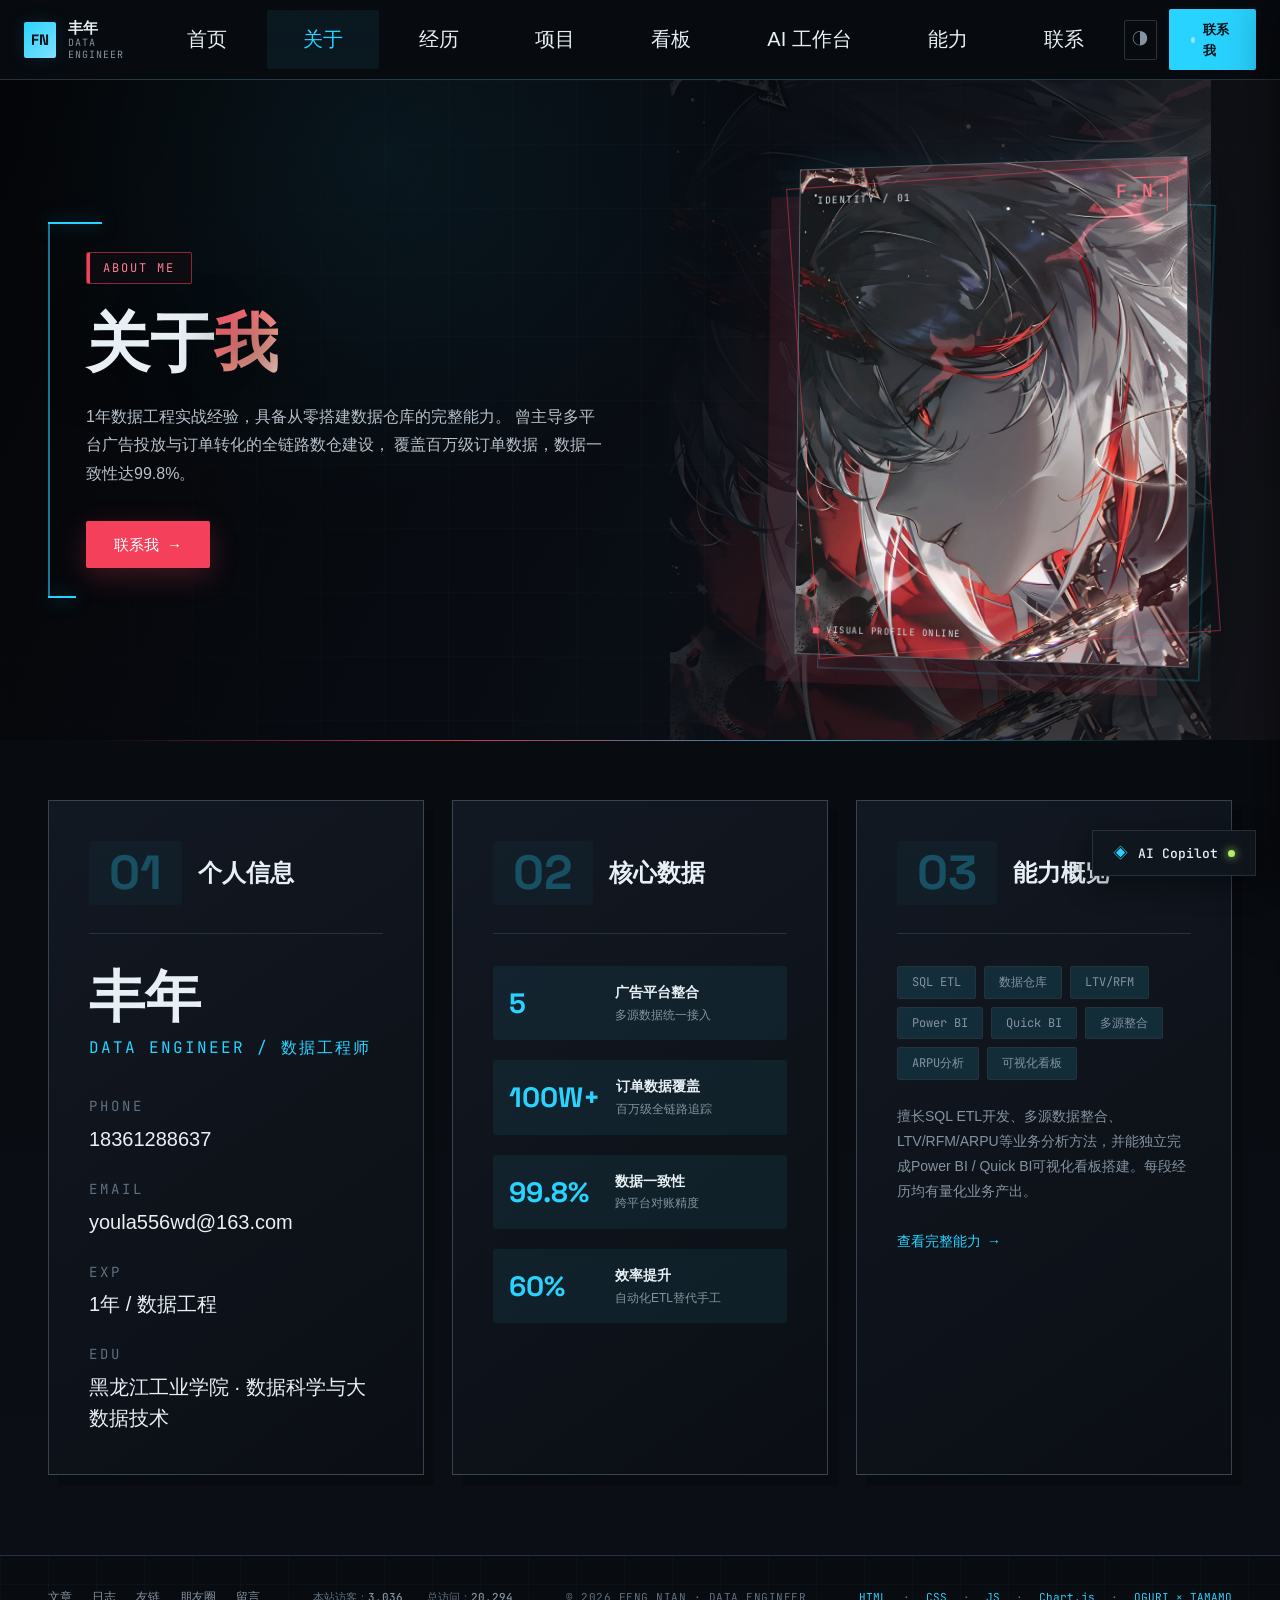
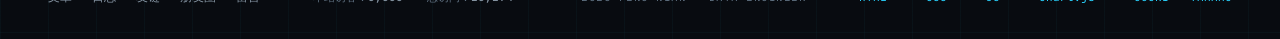
==== commit 7200aae3: "feat: refresh about page visual identity" ====
--- a/about.html
+++ b/about.html
@@ -7,7 +7,7 @@
 <link href="https://fonts.googleapis.com/css2?family=Space+Grotesk:wght@400;500;600;700&family=Inter:wght@400;500;600&family=JetBrains+Mono:wght@400;500&display=swap" rel="stylesheet">
 <link rel="stylesheet" href="style.css">
 </head>
-<body>
+<body class="about-page">
 
 <div class="loader" id="loader">
   <div class="loader-logo">FN</div>
@@ -63,7 +63,18 @@
       </a>
     </div>
     <div class="about-hero-right fade-up">
-      <div class="about-hero-image"></div>
+      <span class="about-hero-frame about-hero-frame-back" aria-hidden="true"></span>
+      <span class="about-hero-frame about-hero-frame-front" aria-hidden="true"></span>
+      <div class="about-hero-image">
+        <img src="images/about-portrait.jpeg" alt="丰年的形象视觉" loading="eager">
+        <span class="about-portrait-scan" aria-hidden="true"></span>
+        <span class="about-portrait-corner" aria-hidden="true"></span>
+        <div class="about-portrait-meta">
+          <span>IDENTITY / 01</span>
+          <strong>F.N.</strong>
+        </div>
+        <div class="about-portrait-status"><i></i> VISUAL PROFILE ONLINE</div>
+      </div>
     </div>
   </div>
 </section>
--- a/style.css
+++ b/style.css
@@ -1044,3 +1044,308 @@
 @media (max-width: 900px) {
   .console-grid { grid-template-columns: 1fr; }
 }
+
+/* ============ ABOUT / SPATIAL PORTRAIT ============ */
+/* The portrait is treated as a visual anchor, with the same hard-edged
+   console language used by the dashboard and spatial hero. */
+body.about-page {
+  font-family: "Microsoft YaHei", "微软雅黑", "Noto Sans SC", sans-serif;
+}
+
+.about-page .about-hero {
+  min-height: 640px;
+  margin-top: 80px;
+  isolation: isolate;
+  background: #07090d;
+}
+
+.about-page .about-hero-bg {
+  overflow: hidden;
+  background:
+    radial-gradient(circle at 76% 44%, rgba(245, 64, 91, 0.18), transparent 26%),
+    radial-gradient(circle at 30% 12%, rgba(41, 211, 255, 0.1), transparent 34%),
+    linear-gradient(112deg, #07090d 0%, #0c1119 54%, #15151b 100%);
+}
+
+.about-page .about-hero-bg::before {
+  background-image:
+    linear-gradient(125deg, rgba(5, 8, 12, 0.95) 4%, rgba(7, 10, 15, 0.64) 46%, rgba(7, 9, 13, 0.12) 100%),
+    url('images/about-portrait.jpeg');
+  background-size: cover, 520px auto;
+  background-position: center, 88% 34%;
+  background-repeat: no-repeat;
+  opacity: 0.38;
+  filter: saturate(0.78) contrast(1.1);
+  transform: scale(1.04);
+}
+
+.about-page .about-hero-bg::after {
+  content: '';
+  position: absolute;
+  inset: 0;
+  pointer-events: none;
+  opacity: 0.45;
+  background-image:
+    linear-gradient(rgba(116, 147, 174, 0.08) 1px, transparent 1px),
+    linear-gradient(90deg, rgba(116, 147, 174, 0.08) 1px, transparent 1px);
+  background-size: 64px 64px;
+  mask-image: linear-gradient(110deg, transparent 0%, rgba(0, 0, 0, 0.9) 45%, transparent 100%);
+}
+
+.about-page .about-hero-content {
+  min-height: 640px;
+  padding-top: 84px;
+  padding-bottom: 84px;
+}
+
+.about-page .about-hero-left {
+  position: relative;
+  z-index: 2;
+  padding: 30px 0 30px 36px;
+  border-left: 2px solid rgba(41, 211, 255, 0.55);
+}
+
+.about-page .about-hero-left::before,
+.about-page .about-hero-left::after {
+  content: '';
+  position: absolute;
+  left: -2px;
+  width: 54px;
+  height: 2px;
+  background: var(--accent);
+  box-shadow: 0 0 18px rgba(41, 211, 255, 0.55);
+}
+
+.about-page .about-hero-left::before { top: 0; }
+.about-page .about-hero-left::after { bottom: 0; width: 28px; }
+
+.about-page .about-hero-tag {
+  border-color: rgba(245, 64, 91, 0.55);
+  color: #ff7f96;
+  background: rgba(16, 13, 19, 0.72);
+  box-shadow: inset 3px 0 0 #f5405b;
+}
+
+.about-page .about-hero-title {
+  text-shadow: 0 10px 45px rgba(0, 0, 0, 0.58);
+}
+
+.about-page .about-hero-title .accent {
+  background: linear-gradient(135deg, #ff4b69 0%, #ff9b8e 58%, #f5d4cf 100%);
+  -webkit-background-clip: text;
+  background-clip: text;
+}
+
+.about-page .about-hero-desc {
+  max-width: 520px;
+  color: #b7c0ca;
+}
+
+.about-page .about-hero-cta {
+  background: #f5405b;
+  color: #fff;
+  box-shadow: 0 8px 28px rgba(245, 64, 91, 0.25);
+}
+
+.about-page .about-hero-cta:hover {
+  background: #ff5b74;
+  box-shadow: 0 10px 34px rgba(245, 64, 91, 0.4);
+}
+
+.about-page .about-hero-right {
+  position: relative;
+  z-index: 1;
+  width: min(390px, 34vw);
+  height: 492px;
+  margin-right: 48px;
+  perspective: 1000px;
+}
+
+.about-page .about-hero-image {
+  position: relative;
+  z-index: 2;
+  width: 100%;
+  height: 100%;
+  border: 1px solid rgba(218, 229, 238, 0.36);
+  border-radius: 0;
+  background: #11151c;
+  overflow: hidden;
+  transform: rotateY(-8deg) rotateX(2deg) translateZ(12px);
+  transform-style: preserve-3d;
+  box-shadow: -30px 28px 0 rgba(245, 64, 91, 0.1), 0 28px 80px rgba(0, 0, 0, 0.52), 0 0 40px rgba(41, 211, 255, 0.12);
+  transition: transform 0.6s cubic-bezier(0.16, 1, 0.3, 1), box-shadow 0.6s ease;
+}
+
+.about-page .about-hero-image:hover {
+  transform: rotateY(-2deg) rotateX(0deg) translate3d(-6px, -6px, 24px);
+  box-shadow: -22px 24px 0 rgba(245, 64, 91, 0.14), 0 34px 90px rgba(0, 0, 0, 0.58), 0 0 54px rgba(41, 211, 255, 0.18);
+}
+
+.about-page .about-hero-image::before {
+  content: '';
+  position: absolute;
+  inset: 0;
+  z-index: 1;
+  pointer-events: none;
+  background: linear-gradient(112deg, rgba(6, 10, 14, 0.28), transparent 42%, rgba(245, 64, 91, 0.2));
+  mix-blend-mode: screen;
+}
+
+.about-page .about-hero-image img {
+  width: 100%;
+  height: 100%;
+  object-fit: cover;
+  object-position: 50% 32%;
+  filter: saturate(0.92) contrast(1.04);
+}
+
+.about-page .about-hero-frame {
+  position: absolute;
+  display: block;
+  pointer-events: none;
+  border: 1px solid rgba(41, 211, 255, 0.42);
+  transform-style: preserve-3d;
+}
+
+.about-page .about-hero-frame-back {
+  z-index: 0;
+  inset: 30px -28px -24px 28px;
+  transform: translateZ(-20px) rotate(2deg);
+  background: linear-gradient(135deg, rgba(41, 211, 255, 0.07), transparent 62%);
+}
+
+.about-page .about-hero-frame-front {
+  z-index: 3;
+  inset: 18px -14px 18px 14px;
+  border-color: rgba(245, 64, 91, 0.5);
+  transform: translateZ(32px) rotate(-4deg);
+}
+
+.about-page .about-portrait-scan {
+  position: absolute;
+  z-index: 3;
+  left: 0;
+  right: 0;
+  top: -20%;
+  height: 26%;
+  pointer-events: none;
+  background: linear-gradient(to bottom, transparent, rgba(245, 64, 91, 0.26), transparent);
+  border-top: 1px solid rgba(255, 147, 161, 0.75);
+  animation: aboutPortraitScan 5.5s ease-in-out infinite;
+}
+
+.about-page .about-portrait-corner {
+  position: absolute;
+  z-index: 4;
+  top: 18px;
+  right: 18px;
+  width: 34px;
+  height: 34px;
+  border-top: 1px solid #ff7185;
+  border-right: 1px solid #ff7185;
+}
+
+.about-page .about-portrait-meta,
+.about-page .about-portrait-status {
+  position: absolute;
+  z-index: 4;
+  left: 18px;
+  right: 18px;
+  display: flex;
+  align-items: center;
+  justify-content: space-between;
+  font-family: var(--font-mono);
+  letter-spacing: 1.5px;
+  text-transform: uppercase;
+  text-shadow: 0 1px 8px rgba(0, 0, 0, 0.9);
+}
+
+.about-page .about-portrait-meta {
+  top: 18px;
+  color: #d6e2eb;
+  font-size: 10px;
+}
+
+.about-page .about-portrait-meta strong {
+  color: #ff7185;
+  font-size: 18px;
+  font-weight: 500;
+}
+
+.about-page .about-portrait-status {
+  bottom: 16px;
+  justify-content: flex-start;
+  gap: 8px;
+  color: #d6e2eb;
+  font-size: 9px;
+}
+
+.about-page .about-portrait-status i {
+  display: block;
+  width: 6px;
+  height: 6px;
+  background: #ff536d;
+  box-shadow: 0 0 12px rgba(255, 83, 109, 0.85);
+}
+
+@keyframes aboutPortraitScan {
+  0%, 12% { transform: translateY(0); opacity: 0; }
+  20% { opacity: 1; }
+  78% { opacity: 0.82; }
+  100% { transform: translateY(510px); opacity: 0; }
+}
+
+.about-page .about-content {
+  position: relative;
+  background: linear-gradient(180deg, #080b10 0%, #0b0e14 100%);
+}
+
+.about-page .about-content::before {
+  content: '';
+  position: absolute;
+  top: 0;
+  left: 7%;
+  right: 7%;
+  height: 1px;
+  background: linear-gradient(90deg, transparent, rgba(245, 64, 91, 0.8), rgba(41, 211, 255, 0.7), transparent);
+}
+
+.about-page .about-card {
+  border-radius: 0;
+  border-color: rgba(78, 96, 111, 0.65);
+  background: linear-gradient(145deg, rgba(19, 25, 34, 0.96), rgba(11, 15, 21, 0.98));
+  box-shadow: 10px 10px 0 rgba(5, 7, 10, 0.32);
+}
+
+.about-page .about-card:hover {
+  border-color: rgba(41, 211, 255, 0.65);
+  box-shadow: 10px 10px 0 rgba(245, 64, 91, 0.09), 0 18px 42px rgba(0, 0, 0, 0.25);
+}
+
+@media (max-width: 1100px) {
+  .about-page .about-hero { min-height: 590px; }
+  .about-page .about-hero-content { min-height: 590px; }
+  .about-page .about-hero-right { width: 320px; height: 430px; margin-right: 10px; }
+}
+
+@media (max-width: 760px) {
+  .about-page .about-hero { min-height: 600px; margin-top: 80px; }
+  .about-page .about-hero-content { min-height: 600px; padding: 58px 24px; }
+  .about-page .about-hero-left { padding-left: 22px; }
+  .about-page .about-hero-right { display: block; position: absolute; right: -68px; bottom: 20px; width: 230px; height: 305px; opacity: 0.48; }
+  .about-page .about-hero-desc { max-width: 420px; }
+  .about-page .about-hero-title { font-size: 48px; }
+  .about-page .about-hero-bg::before { background-size: cover, 380px auto; background-position: center, 90% 38%; opacity: 0.3; }
+  .about-page .about-hero-frame-back { inset: 20px -18px -18px 18px; }
+  .about-page .about-hero-frame-front { inset: 12px -10px 12px 10px; }
+}
+
+@media (max-width: 480px) {
+  .about-page .about-hero { min-height: 650px; }
+  .about-page .about-hero-content { min-height: 650px; padding: 42px 20px; }
+  .about-page .about-hero-title { font-size: 42px; }
+  .about-page .about-hero-desc { font-size: 14px; }
+  .about-page .about-hero-right { right: -82px; bottom: 22px; opacity: 0.35; }
+  .about-page .about-portrait-meta { left: 12px; right: 12px; }
+  .about-page .about-portrait-status { left: 12px; right: 12px; font-size: 8px; }
+}
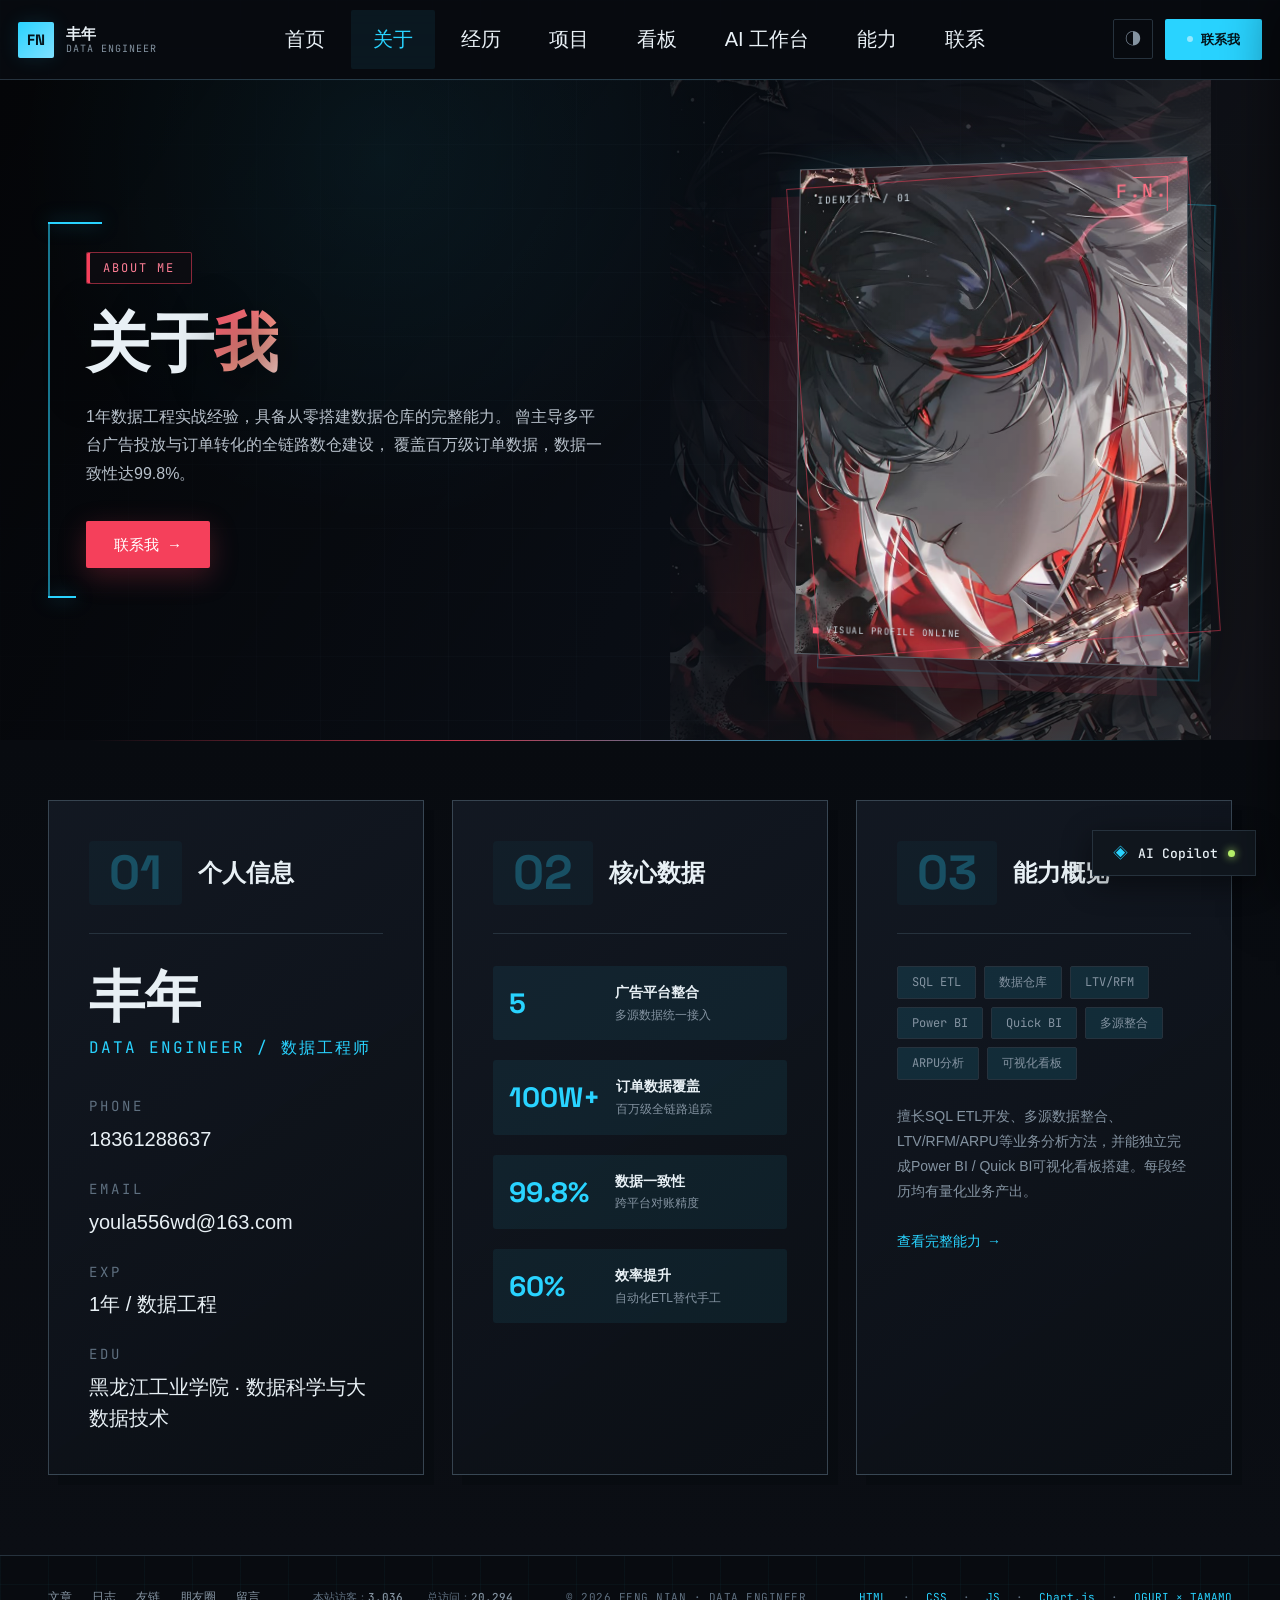
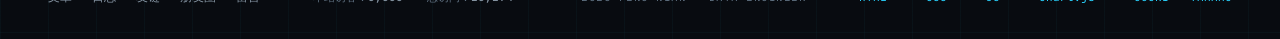
==== commit 421fa6f1: "fix: prevent about navigation action from collapsing" ====
--- a/about.html
+++ b/about.html
@@ -5,7 +5,7 @@
 <meta name="viewport" content="width=device-width, initial-scale=1.0">
 <title>关于我 | 丰年</title>
 <link href="https://fonts.googleapis.com/css2?family=Space+Grotesk:wght@400;500;600;700&family=Inter:wght@400;500;600&family=JetBrains+Mono:wght@400;500&display=swap" rel="stylesheet">
-<link rel="stylesheet" href="style.css">
+<link rel="stylesheet" href="style.css?v=20261019-about">
 </head>
 <body class="about-page">
 
--- a/style.css
+++ b/style.css
@@ -1052,6 +1052,20 @@
   font-family: "Microsoft YaHei", "微软雅黑", "Noto Sans SC", sans-serif;
 }
 
+/* Keep the primary action intact when the long Chinese navigation reaches
+   a narrow desktop viewport. */
+.about-page .nav-cta {
+  flex: 0 0 auto;
+  min-width: 92px;
+  white-space: nowrap;
+  justify-content: center;
+}
+
+@media (max-width: 1500px) and (min-width: 901px) {
+  .about-page .nav-links a { padding-left: 22px; padding-right: 22px; }
+  .about-page .nav-inner { padding-left: 18px; padding-right: 18px; }
+}
+
 .about-page .about-hero {
   min-height: 640px;
   margin-top: 80px;
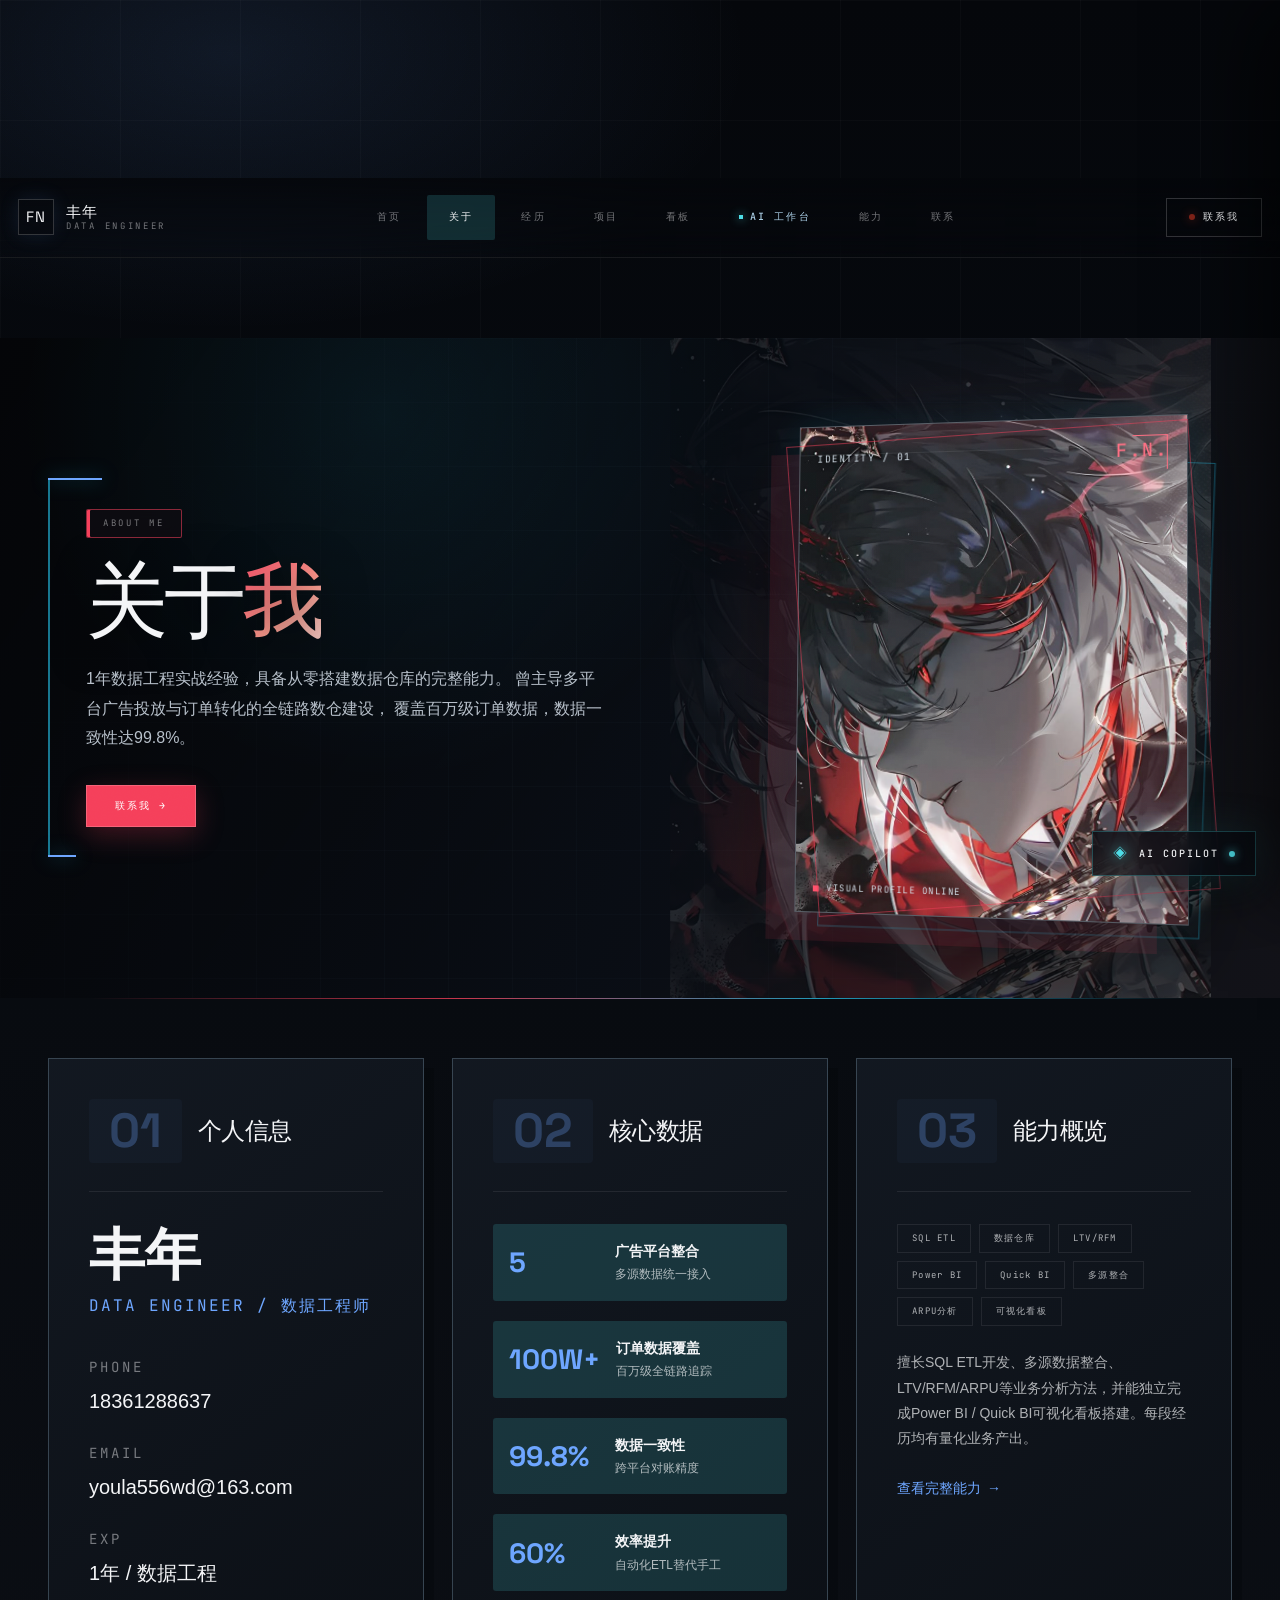
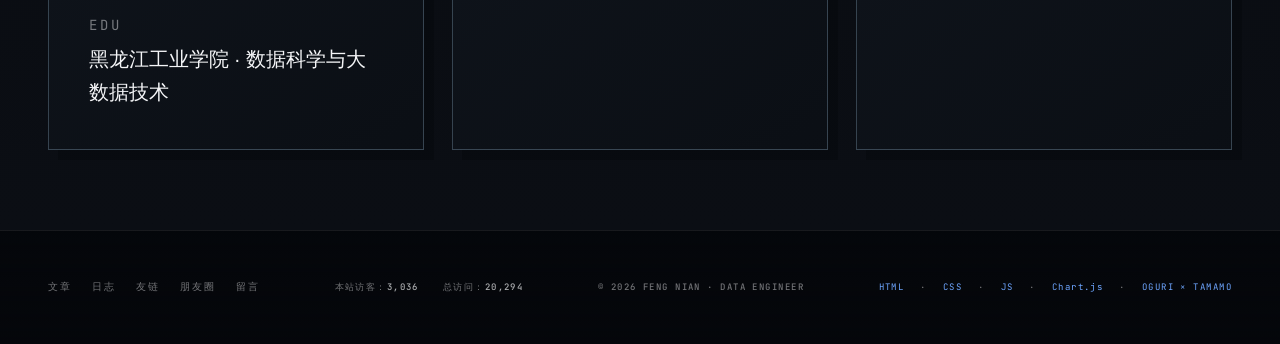
==== commit 9234d3d7: "feat: 全站注入 new-chat-6be 设计规范并统一 AI 视觉语言 - 新增 spec-new-chat-6be.css：暗场舞台光、120px 建筑网格、颗粒噪点、幽灵标题、影像调色 -" ====
--- a/about.html
+++ b/about.html
@@ -6,6 +6,7 @@
 <title>关于我 | 丰年</title>
 <link href="https://fonts.googleapis.com/css2?family=Space+Grotesk:wght@400;500;600;700&family=Inter:wght@400;500;600&family=JetBrains+Mono:wght@400;500&display=swap" rel="stylesheet">
 <link rel="stylesheet" href="style.css?v=20261019-about">
+<link rel="stylesheet" href="spec-new-chat-6be.css?v=20261024">
 </head>
 <body class="about-page">
 
@@ -36,7 +37,6 @@
       <button class="nav-menu-toggle" id="menuToggle" aria-label="菜单">
         <span></span><span></span><span></span>
       </button>
-      <button class="theme-toggle" id="themeToggle" title="切换主题">&#9681;</button>
       <a href="contact.html" class="nav-cta">
         <span class="dot"></span>
         联系我
--- a/spec-new-chat-6be.css
+++ b/spec-new-chat-6be.css
@@ -0,0 +1,701 @@
+/* ============================================================
+   Design Spec Injection — new-chat-6be-pages-dev
+   来源：UI知识库\design-specs\design-spec-new-chat-6be-pages-dev.md
+   风格：暗场电影感 · 舞台光 · 巨型幽灵标题 · 颗粒噪点 · AI 核心
+   约束：本文件优先级高于默认风格；不改变页面内容结构，只替换视觉层。
+   ============================================================ */
+
+@import url('https://fonts.googleapis.com/css2?family=Manrope:wght@300;400;500;600;700;800&display=swap');
+
+:root {
+  /* ---- L1 令牌重映射（覆盖原 tech-cyan 体系） ---- */
+  --bg: #05070b;
+  --bg-card: rgba(10, 14, 22, 0.72);
+  --bg-elevated: rgba(12, 17, 26, 0.9);
+  --bg-active: rgba(16, 22, 33, 0.95);
+  --border: rgba(255, 255, 255, 0.08);
+  --border-hover: rgba(255, 255, 255, 0.16);
+  --text: #f4f5f7;
+  --text-dim: rgba(244, 245, 247, 0.7);
+  --text-mute: rgba(244, 245, 247, 0.46);
+  --accent: #6ea6ff;
+  --accent-2: #4edce6;
+  --accent-dim: rgba(110, 166, 255, 0.12);
+  --accent-glow: rgba(78, 220, 230, 0.16);
+  --accent-soft: #9ad7ff;
+  --lime: #c9ab6f;
+  --amber: #c9ab6f;
+  --danger: #ff4126;
+  --shadow: rgba(0, 0, 0, 0.42);
+  --grid-line: rgba(255, 255, 255, 0.024);
+  --max-w: 1700px;
+
+  --font-display: 'Space Grotesk', sans-serif;
+  --font-body: 'Manrope', 'Noto Sans SC', sans-serif;
+  --font-mono: 'JetBrains Mono', monospace;
+
+  --line-hair: rgba(255, 255, 255, 0.08);
+  --line-lit: rgba(255, 255, 255, 0.18);
+  --shadow-deep: 0 32px 80px rgba(0, 0, 0, 0.42);
+  --radius-spec: 2px;
+}
+
+/* ---- L3 底片：三层舞台光 + 120px 建筑基准线 ---- */
+body {
+  background-color: var(--bg);
+  background-image:
+    radial-gradient(58% 44% at 18% 6%, rgba(110, 166, 255, 0.11), transparent 70%),
+    radial-gradient(52% 42% at 84% 84%, rgba(201, 171, 111, 0.07), transparent 72%),
+    radial-gradient(70% 52% at 50% 108%, rgba(78, 220, 230, 0.06), transparent 70%),
+    linear-gradient(180deg, #05070b 0%, #070b11 100%);
+  background-attachment: fixed;
+  background-size: auto, auto, auto, auto;
+  color: var(--text);
+  font-family: var(--font-body);
+  font-size: 16px;
+  line-height: 1.65;
+  -webkit-font-smoothing: antialiased;
+}
+
+/* 建筑基准线（固定在视口，随内容滑动产生"布景"感） */
+body::before {
+  content: '';
+  position: fixed;
+  inset: 0;
+  z-index: 0;
+  pointer-events: none;
+  background-image:
+    linear-gradient(rgba(255, 255, 255, 0.026) 1px, transparent 1px),
+    linear-gradient(90deg, rgba(255, 255, 255, 0.026) 1px, transparent 1px);
+  background-size: 120px 120px;
+  opacity: 0.9;
+}
+
+/* 颗粒噪点（胶片感签名） */
+body::after {
+  content: '';
+  position: fixed;
+  inset: 0;
+  z-index: 1;
+  pointer-events: none;
+  opacity: 0.035;
+  mix-blend-mode: soft-light;
+  background-image: url("data:image/svg+xml;utf8,%3Csvg xmlns='http://www.w3.org/2000/svg' width='180' height='180'%3E%3Cfilter id='n'%3E%3CfeTurbulence type='fractalNoise' baseFrequency='0.82' numOctaves='3' stitchTiles='stitch'/%3E%3C/filter%3E%3Crect width='180' height='180' filter='url(%23n)'/%3E%3C/svg%3E");
+}
+
+/* 让所有内容浮在噪点之上 */
+.navbar, .hero, .section, .footer, .page-wrap, .loader { position: relative; z-index: 2; }
+
+/* ---- L2 排版：展示字建筑化，正文收敛 ---- */
+h1, h2, h3, h4, h5,
+.hero-title, .section-title, .project-title, .article-title,
+.about-hero-title, .contact-title, .skill-card h4, .timeline-title,
+.about-card-title, .friend-name, .moment-name, .footer-copy {
+  font-family: var(--font-display);
+  letter-spacing: -0.03em;
+  line-height: 1.02;
+  font-weight: 500;
+}
+
+.section-title {
+  font-size: clamp(46px, 6vw, 92px);
+  letter-spacing: -0.045em;
+  line-height: 0.95;
+}
+
+.section-tag {
+  font-family: var(--font-display);
+  font-size: 10px;
+  letter-spacing: 0.38em;
+  text-transform: uppercase;
+  color: var(--text-mute);
+  display: inline-flex;
+  align-items: center;
+  gap: 14px;
+}
+.section-tag::before {
+  content: '';
+  width: 36px;
+  height: 1px;
+  background: linear-gradient(90deg, transparent, rgba(255, 255, 255, 0.4));
+}
+
+.section-desc { color: var(--text-dim); max-width: 640px; font-size: 16px; }
+
+/* 区块交界 1px 渐变分隔线 */
+.section { position: relative; }
+.section::before {
+  content: '';
+  position: absolute;
+  top: 0; left: 0; right: 0;
+  height: 1px;
+  background: linear-gradient(90deg, transparent, rgba(255, 255, 255, 0.14), transparent);
+  pointer-events: none;
+}
+
+/* ---- LOADER：米色 slit 开屏 ---- */
+.loader { background: #05070b; }
+.loader::before {
+  content: '';
+  position: absolute;
+  left: 0; right: 0; top: 50%;
+  height: 1px;
+  background: #efe9db;
+  box-shadow: 0 0 80px 24px rgba(239, 233, 219, 0.28);
+  transform: scaleX(0.24);
+  animation: slitOpen 1.5s cubic-bezier(0.16, 1, 0.3, 1) forwards;
+}
+.loader-logo {
+  font-family: var(--font-display);
+  font-size: clamp(52px, 8vw, 92px);
+  font-weight: 300;
+  letter-spacing: 0.3em;
+  background: none;
+  -webkit-text-fill-color: #efe9db;
+  color: #efe9db;
+  opacity: 0.92;
+  animation: none;
+}
+.loader-bar { background: rgba(255, 255, 255, 0.08); }
+.loader-bar::after { background: #efe9db; }
+
+@keyframes slitOpen {
+  0%   { transform: scaleX(0.02); opacity: 0; }
+  30%  { opacity: 1; }
+  100% { transform: scaleX(1); opacity: 0; }
+}
+
+/* ---- NAV：玻璃条 + 灭点的红 ---- */
+.navbar {
+  background: linear-gradient(180deg, rgba(5, 7, 11, 0.9), rgba(5, 7, 11, 0.1));
+  backdrop-filter: blur(16px);
+  -webkit-backdrop-filter: blur(16px);
+  border-bottom: 1px solid var(--border);
+}
+.navbar::after { display: none; }
+.navbar.scrolled { background: rgba(5, 7, 11, 0.92); border-bottom-color: var(--line-hair); }
+.navbar.scrolled .nav-inner { border: none; }
+
+.nav-logo-mark {
+  border: 1px solid var(--line-lit);
+  background: transparent;
+  color: var(--text);
+  font-weight: 400;
+  letter-spacing: 0.06em;
+  border-radius: 0;
+}
+.nav-logo-text .name { font-family: var(--font-display); letter-spacing: 0.04em; font-weight: 500; }
+.nav-logo-text .role {
+  font-family: var(--font-mono);
+  font-size: 9px;
+  letter-spacing: 0.3em;
+  color: var(--text-mute);
+}
+
+.nav-links a {
+  font-family: var(--font-mono);
+  font-size: 10px;
+  letter-spacing: 0.22em;
+  text-transform: uppercase;
+  color: var(--text-mute);
+  transition: color 0.3s ease;
+}
+.nav-links a:hover { color: var(--text); }
+.nav-links a.active { color: var(--text); }
+.nav-links a.active::after {
+  background: linear-gradient(90deg, transparent, var(--accent), transparent);
+  height: 1px;
+}
+
+/* AI 工作台作为本站叙事主线，给一个常亮信号 */
+.nav-links a[href="workspace.html"] { color: rgba(191, 230, 255, 0.9); }
+.nav-links a[href="workspace.html"]::before {
+  content: '';
+  display: inline-block;
+  width: 4px;
+  height: 4px;
+  margin-right: 7px;
+  vertical-align: middle;
+  background: var(--accent-2);
+  box-shadow: 0 0 10px rgba(78, 220, 230, 0.9);
+  animation: signal 2.8s ease-in-out infinite;
+}
+
+/* CTA 只允许以"光"存在：细线按钮 + 红点 */
+.nav-cta, .contact-cta, .btn-primary, .gb-btn, .about-hero-cta {
+  background: transparent;
+  border: 1px solid var(--line-lit);
+  border-radius: 0;
+  color: var(--text);
+  font-family: var(--font-mono);
+  font-size: 10px;
+  font-weight: 500;
+  letter-spacing: 0.2em;
+  text-transform: uppercase;
+  transition: border-color 0.35s ease, box-shadow 0.45s ease, color 0.3s ease;
+}
+.nav-cta:hover, .contact-cta:hover, .btn-primary:hover, .gb-btn:hover, .about-hero-cta:hover {
+  border-color: rgba(255, 255, 255, 0.38);
+  color: #fff;
+  box-shadow: 0 0 40px rgba(110, 166, 255, 0.16), inset 0 0 24px rgba(110, 166, 255, 0.05);
+  transform: none;
+  background: transparent;
+}
+.nav-cta .dot {
+  background: var(--danger);
+  box-shadow: 0 0 10px rgba(255, 65, 38, 0.8);
+  animation: signal 2.4s ease-in-out infinite;
+}
+@keyframes signal {
+  0%, 100% { opacity: 1; }
+  50% { opacity: 0.35; }
+}
+
+.btn-ghost, .gb-btn.ghost {
+  background: transparent;
+  border: 1px solid var(--line-hair);
+  border-radius: 0;
+  color: var(--text-dim);
+}
+.btn-ghost:hover, .gb-btn.ghost:hover { border-color: var(--line-lit); color: var(--text); }
+
+/* ---- HERO：电影宽银幕 ---- */
+.hero { min-height: 100svh; }
+.hero-overlay {
+  background:
+    /* 舞台光：冷蓝主光 + 暖金辅光，只以光存在 */
+    radial-gradient(52% 58% at 78% 40%, rgba(110, 166, 255, 0.14) 0%, transparent 68%),
+    radial-gradient(38% 44% at 74% 64%, rgba(201, 171, 111, 0.1) 0%, transparent 70%),
+    radial-gradient(70% 60% at 50% 42%, rgba(5, 7, 11, 0) 0%, rgba(5, 7, 11, 0.55) 65%, rgba(5, 7, 11, 0.92) 100%),
+    linear-gradient(180deg, rgba(5, 7, 11, 0.55) 0%, transparent 22%, transparent 72%, rgba(5, 7, 11, 0.95) 100%);
+}
+.hero::after {
+  content: '';
+  position: absolute;
+  inset: 0;
+  pointer-events: none;
+  box-shadow: inset 0 0 200px 60px rgba(0, 0, 0, 0.85);
+}
+
+/* ---- 首屏 3D 数据块：AI 是唯一的暖色光源，以呼吸光存在 ---- */
+#hero .hero-spatial__block--ai .hero-spatial__front {
+  animation: aiBlockGlow 5.4s ease-in-out infinite;
+}
+#hero .hero-spatial__block--ai .hero-spatial__front::after {
+  content: '';
+  position: absolute;
+  inset: 12px;
+  border: 1px solid rgba(230, 207, 153, 0.7);
+  box-shadow: inset 0 0 30px rgba(201, 171, 111, 0.35);
+  animation: aiBlockInner 5.4s ease-in-out infinite;
+}
+@keyframes aiBlockGlow {
+  0%, 100% { box-shadow: inset 0 0 0 7px rgba(28, 20, 10, 0.45), 0 0 26px rgba(201, 171, 111, 0.22); }
+  50% { box-shadow: inset 0 0 0 7px rgba(28, 20, 10, 0.3), 0 0 72px rgba(201, 171, 111, 0.5), 0 0 150px rgba(201, 171, 111, 0.26); }
+}
+@keyframes aiBlockInner {
+  0%, 100% { opacity: 0.35; }
+  50% { opacity: 1; }
+}
+#hero .hero-spatial__block--core .hero-spatial__front {
+  animation: aiCoreGlow 7.2s ease-in-out infinite;
+}
+@keyframes aiCoreGlow {
+  0%, 100% { box-shadow: inset 0 0 0 10px rgba(5, 15, 26, 0.6), 0 0 34px rgba(78, 220, 230, 0.2); }
+  50% { box-shadow: inset 0 0 0 10px rgba(5, 15, 26, 0.52), 0 0 60px rgba(78, 220, 230, 0.32); }
+}
+
+.hero-title {
+  font-size: clamp(68px, 9.6vw, 146px);
+  font-weight: 500;
+  line-height: 0.92;
+  letter-spacing: -0.05em;
+}
+.hero-title .line { display: block; }
+.hero-title .accent {
+  background: linear-gradient(178deg, #ffffff 0%, #dce7ff 38%, #6ea6ff 74%, #4edce6 100%);
+  -webkit-background-clip: text;
+  background-clip: text;
+  -webkit-text-fill-color: transparent;
+  color: transparent;
+  text-shadow: none;
+  filter: drop-shadow(0 0 42px rgba(110, 166, 255, 0.28));
+}
+
+/* 幽灵英文标题：以纹理存在，不争夺注意力 */
+.hero-content { position: relative; }
+.hero-content::before {
+  content: 'DATA INTELLIGENCE';
+  position: absolute;
+  top: -0.62em;
+  left: -0.02em;
+  font-family: var(--font-display);
+  font-size: clamp(84px, 10vw, 190px);
+  font-weight: 500;
+  letter-spacing: 0.02em;
+  white-space: nowrap;
+  color: #ffffff;
+  opacity: 0.045;
+  pointer-events: none;
+  z-index: 0;
+}
+
+.hero-subtitle {
+  color: rgba(244, 245, 247, 0.74);
+  font-size: 17px;
+  line-height: 1.85;
+  max-width: 780px;
+  font-weight: 300;
+}
+
+.sys-bar {
+  border-top: 1px solid var(--line-hair);
+  border-bottom: 1px solid var(--line-hair);
+  background: rgba(8, 12, 18, 0.4);
+  backdrop-filter: blur(8px);
+}
+.sys-brand { font-family: var(--font-mono); letter-spacing: 0.26em; font-size: 9px; color: var(--text-mute); }
+.sys-bar .sys-right { font-family: var(--font-mono); letter-spacing: 0.14em; font-size: 9px; color: var(--text-mute); }
+
+/* ---- AI 核心：把 Copilot 面板做成舞台中心 ---- */
+.console-panel {
+  background: linear-gradient(180deg, rgba(10, 14, 22, 0.72), rgba(8, 11, 18, 0.88));
+  border: 1px solid var(--border);
+  border-radius: 0;
+  backdrop-filter: blur(14px);
+  -webkit-backdrop-filter: blur(14px);
+}
+.console-panel::before {
+  height: 1px;
+  background: linear-gradient(90deg, transparent, rgba(110, 166, 255, 0.75), transparent);
+  opacity: 1;
+}
+/* AI 面板的顶光与箱体光同为青色，不与数据集面板的蓝混淆 */
+.console-panel:has(.ai-entry-body)::before {
+  background: linear-gradient(90deg, transparent, rgba(78, 220, 230, 0.9), transparent);
+}
+.console-panel-head {
+  border-bottom: 1px solid var(--border);
+  font-family: var(--font-mono);
+  font-size: 9px;
+  letter-spacing: 0.18em;
+  text-transform: uppercase;
+  color: var(--text-mute);
+}
+
+/* AI 面板专属光晕与扫光 */
+.console-panel:has(.ai-entry-body) {
+  border-color: rgba(78, 220, 230, 0.18);
+  box-shadow:
+    0 0 90px rgba(78, 220, 230, 0.13),
+    0 32px 80px rgba(0, 0, 0, 0.42),
+    inset 0 0 70px rgba(110, 166, 255, 0.05);
+  position: relative;
+  overflow: hidden;
+}
+.console-panel:has(.ai-entry-body)::after {
+  content: '';
+  position: absolute;
+  left: 0; right: 0; top: 0;
+  height: 40%;
+  background: linear-gradient(180deg, rgba(78, 220, 230, 0.16), transparent);
+  opacity: 0;
+  animation: aiScan 6s ease-in-out infinite;
+  pointer-events: none;
+}
+@keyframes aiScan {
+  0%, 100% { transform: translateY(-60%); opacity: 0; }
+  35% { opacity: 0.7; }
+  70% { transform: translateY(420%); opacity: 0; }
+}
+
+.term-box {
+  border: 1px solid rgba(78, 220, 230, 0.24);
+  background: rgba(78, 220, 230, 0.04);
+  border-radius: 0;
+  transition: border-color 0.4s ease, box-shadow 0.5s ease;
+}
+.term-box:hover {
+  border-color: rgba(78, 220, 230, 0.55);
+  box-shadow: 0 0 46px rgba(78, 220, 230, 0.2), inset 0 0 28px rgba(78, 220, 230, 0.05);
+}
+.term-box .prompt { color: var(--accent-2); }
+.term-box .prompt::after {
+  content: '_';
+  margin-left: 2px;
+  animation: caret 1.1s steps(1) infinite;
+}
+@keyframes caret { 0%, 49% { opacity: 1; } 50%, 100% { opacity: 0; } }
+
+.ai-chip {
+  border: 1px solid var(--line-hair);
+  border-radius: 0;
+  background: transparent;
+  font-family: var(--font-mono);
+  font-size: 9px;
+  letter-spacing: 0.16em;
+  text-transform: uppercase;
+  color: var(--text-dim);
+  transition: border-color 0.35s ease, color 0.3s ease, box-shadow 0.4s ease, background 0.35s ease;
+}
+.ai-chip:hover {
+  border-color: rgba(78, 220, 230, 0.5);
+  color: #fff;
+  background: rgba(78, 220, 230, 0.05);
+  box-shadow: 0 0 28px rgba(78, 220, 230, 0.16);
+}
+.ai-chip:last-child {
+  border-color: rgba(78, 220, 230, 0.4);
+  color: var(--accent-2);
+}
+.ai-chip:last-child:hover {
+  border-color: rgba(78, 220, 230, 0.8);
+  box-shadow: 0 0 28px rgba(78, 220, 230, 0.22);
+  background: rgba(78, 220, 230, 0.06);
+  color: #fff;
+}
+
+.ds-row { border-bottom: 1px solid rgba(255, 255, 255, 0.05); }
+.ds-row .ds-name { font-family: var(--font-mono); font-size: 11px; letter-spacing: 0.12em; color: var(--text); }
+.ds-row .ds-desc { color: var(--text-mute); }
+
+.status-tag {
+  border-radius: 0;
+  font-family: var(--font-mono);
+  font-size: 8px;
+  letter-spacing: 0.2em;
+  background: transparent;
+}
+.status-tag.ok { color: var(--accent-2); border-color: rgba(78, 220, 230, 0.28); }
+.status-tag.info { color: var(--accent); border-color: rgba(110, 166, 255, 0.28); }
+.status-tag.warn { color: var(--lime); border-color: rgba(201, 171, 111, 0.3); }
+.status-tag.err { color: var(--danger); border-color: rgba(255, 65, 38, 0.3); }
+
+/* 状态信号：点以呼吸光存在，告诉用户 AI 在线 */
+.status-tag::before {
+  box-shadow: 0 0 10px currentColor;
+  animation: signal 2.6s ease-in-out infinite;
+}
+
+/* ---- 底部数据带 ---- */
+.hero-bottom-bar {
+  border-top: 1px solid var(--line-hair);
+  background: linear-gradient(180deg, rgba(5, 7, 11, 0.6), rgba(5, 7, 11, 0.95));
+  backdrop-filter: blur(10px);
+}
+.hero-stat .num {
+  font-family: var(--font-display);
+  font-size: clamp(34px, 3.4vw, 54px);
+  font-weight: 500;
+  letter-spacing: -0.04em;
+  background: linear-gradient(180deg, #ffffff, rgba(244, 245, 247, 0.62));
+  -webkit-background-clip: text;
+  background-clip: text;
+  -webkit-text-fill-color: transparent;
+  color: transparent;
+}
+.hero-stat .label { font-family: var(--font-mono); font-size: 9px; letter-spacing: 0.2em; text-transform: uppercase; color: var(--text-mute); }
+.hero-stat .sub { font-family: var(--font-mono); font-size: 9px; color: rgba(244, 245, 247, 0.3); }
+.hero-stat { border-left: 1px solid var(--line-hair); }
+
+.hero-tech-strip span {
+  font-family: var(--font-mono);
+  font-size: 9px;
+  letter-spacing: 0.2em;
+  color: var(--text-mute);
+  background: transparent;
+  border: 1px solid var(--line-hair);
+  border-radius: 0;
+}
+.hero-scroll .text { font-family: var(--font-mono); font-size: 8px; letter-spacing: 0.4em; color: var(--text-mute); }
+.hero-scroll .line { background: linear-gradient(180deg, transparent, rgba(255, 255, 255, 0.4), transparent); }
+
+/* ---- 卡片：锐利玻璃，颜色只以光存在 ---- */
+.project-card, .skill-card, .article-card, .friend-card, .about-card,
+.timeline-content, .gb-message, .log-item, .moment-card, .contact-method {
+  background: var(--bg-card);
+  border: 1px solid var(--border);
+  border-radius: var(--radius-spec);
+  box-shadow: none;
+  backdrop-filter: blur(10px);
+  -webkit-backdrop-filter: blur(10px);
+  transition: border-color 0.4s ease, box-shadow 0.55s ease, transform 0.55s cubic-bezier(0.16, 1, 0.3, 1);
+}
+.project-card:hover, .skill-card:hover, .article-card:hover, .friend-card:hover, .about-card:hover,
+.timeline-content:hover, .gb-message:hover, .log-item:hover, .moment-card:hover, .contact-method:hover {
+  background: var(--bg-card);
+  border-color: var(--border-hover);
+  transform: translateY(-2px);
+  box-shadow: 0 32px 80px rgba(0, 0, 0, 0.42), 0 0 0 1px rgba(110, 166, 255, 0.08);
+}
+
+/* 影像一律电影调色：压暗、去饱和、提对比 */
+.project-img img, .article-cover img, .hero-bg-img, .projects-bg-img,
+.skills-bg-img, .contact-bg-img, .moment-images img, .friend-avatar img {
+  filter: grayscale(0.32) saturate(0.86) contrast(1.08) brightness(0.6);
+  transition: filter 0.7s ease, transform 0.9s cubic-bezier(0.16, 1, 0.3, 1);
+}
+.project-card:hover .project-img img,
+.article-card:hover .article-cover img,
+.moment-images img:hover {
+  filter: grayscale(0.16) saturate(0.94) contrast(1.06) brightness(0.82);
+  transform: scale(1.035);
+}
+.projects-bg-img, .skills-bg-img, .contact-bg-img, .articles-bg-deco { opacity: 0.5; }
+
+.project-title { font-size: clamp(26px, 2.4vw, 38px); font-weight: 500; letter-spacing: -0.035em; }
+.project-category, .project-year, .article-cat, .article-date, .timeline-date {
+  font-family: var(--font-mono);
+  font-size: 9px;
+  letter-spacing: 0.22em;
+  text-transform: uppercase;
+  color: var(--text-mute);
+}
+.project-desc, .article-excerpt, .friend-desc, .timeline-desc, .skill-card p {
+  color: var(--text-dim);
+  font-size: 14px;
+  line-height: 1.8;
+}
+.project-tags span, .article-tags span, .timeline-tags span, .about-skill-tag, .skill-list span {
+  border: 1px solid var(--line-hair);
+  border-radius: 0;
+  background: transparent;
+  font-family: var(--font-mono);
+  font-size: 9px;
+  letter-spacing: 0.14em;
+  color: var(--text-dim);
+}
+.about-skill-tag:hover, .skill-list span:hover { border-color: rgba(110, 166, 255, 0.4); color: var(--text); }
+
+.project-arrow {
+  font-family: var(--font-display);
+  color: var(--text-mute);
+  background: rgba(5, 7, 11, 0.6);
+  border: 1px solid var(--line-hair);
+  border-radius: 0;
+  backdrop-filter: blur(8px);
+}
+
+/* 时间轴：细线 + 光点 */
+.timeline::before { background: linear-gradient(180deg, transparent, rgba(255, 255, 255, 0.14), transparent); }
+.timeline-dot {
+  background: var(--bg);
+  border: 1px solid rgba(110, 166, 255, 0.55);
+  box-shadow: 0 0 18px rgba(110, 166, 255, 0.4);
+}
+
+/* ---- 子页 Hero / 页头 ---- */
+.about-hero-title, .contact-title, .page-wrap h1 {
+  font-size: clamp(48px, 6.4vw, 104px);
+  font-weight: 500;
+  letter-spacing: -0.045em;
+  line-height: 0.95;
+}
+.about-hero-desc, .contact-desc { color: var(--text-dim); font-size: 16px; line-height: 1.85; }
+.about-hero-tag, .about-hero-left .about-hero-tag {
+  font-family: var(--font-mono);
+  font-size: 9px;
+  letter-spacing: 0.3em;
+  text-transform: uppercase;
+  color: var(--text-mute);
+}
+.about-hero-image, .about-portrait-scan { border: 1px solid var(--line-hair); border-radius: 0; }
+.about-hero-image img { filter: grayscale(0.32) saturate(0.86) contrast(1.08) brightness(0.66); }
+
+.page-bg-full, .page-bg-right, .page-bg-left, .page-bg-top-right, .page-bg-bottom-left,
+.page-bg-bottom-right, .page-bg-top-left { opacity: 0.4; }
+
+/* 分类标签 */
+.cat-tabs { border-bottom: 1px solid var(--border); }
+.cat-tab {
+  border-radius: 0;
+  font-family: var(--font-mono);
+  font-size: 10px;
+  letter-spacing: 0.16em;
+  text-transform: uppercase;
+  color: var(--text-mute);
+}
+.cat-tab.active { color: var(--text); border-color: var(--accent); }
+.cat-tab .count { color: var(--text-mute); }
+
+/* 输入 / 表单 */
+.gb-textarea, .guestbook-input {
+  background: rgba(10, 14, 22, 0.72);
+  border: 1px solid var(--border);
+  border-radius: 0;
+  color: var(--text);
+}
+.guestbook-input:focus-within { border-color: rgba(110, 166, 255, 0.45); box-shadow: 0 0 34px rgba(110, 166, 255, 0.12); }
+
+/* 联系方式 */
+.contact-method .icon { color: var(--accent); filter: drop-shadow(0 0 14px rgba(110, 166, 255, 0.45)); }
+.contact-method .label { font-family: var(--font-mono); font-size: 9px; letter-spacing: 0.26em; }
+
+/* ---- FOOTER：留白与细线 ---- */
+.footer {
+  border-top: 1px solid var(--line-hair);
+  padding: 48px;
+  background: linear-gradient(180deg, rgba(5, 7, 11, 0.2), rgba(5, 7, 11, 0.9));
+}
+.footer-nav a {
+  font-family: var(--font-mono);
+  font-size: 10px;
+  letter-spacing: 0.2em;
+  text-transform: uppercase;
+  color: var(--text-mute);
+}
+.footer-nav a:hover { color: var(--text); }
+.footer-copy, .footer-tech, .footer-stats {
+  font-family: var(--font-mono);
+  font-size: 9px;
+  letter-spacing: 0.16em;
+  color: var(--text-mute);
+}
+
+/* ---- 滚动条与选中 ---- */
+::-webkit-scrollbar { width: 8px; }
+::-webkit-scrollbar-track { background: #05070b; }
+::-webkit-scrollbar-thumb { background: rgba(255, 255, 255, 0.12); border: none; border-radius: 0; }
+::-webkit-scrollbar-thumb:hover { background: rgba(255, 255, 255, 0.24); }
+::selection { background: rgba(110, 166, 255, 0.3); color: #fff; }
+
+/* ---- 残余实心色统一改为"光" ---- */
+.article-pinned {
+  background: transparent;
+  border: 1px solid rgba(255, 65, 38, 0.55);
+  color: #ffb4a6;
+  border-radius: 0;
+  font-family: var(--font-mono);
+  font-size: 8px;
+  letter-spacing: 0.2em;
+  text-transform: uppercase;
+  box-shadow: 0 0 22px rgba(255, 65, 38, 0.18);
+}
+.about-skill-tag:hover {
+  background: rgba(110, 166, 255, 0.08);
+  border-color: rgba(110, 166, 255, 0.45);
+  color: var(--text);
+}
+.log-item:hover .log-dot { background: var(--accent); box-shadow: 0 0 22px rgba(110, 166, 255, 0.6); }
+
+/* ---- 无障碍：尊重减弱动效 ---- */
+@media (prefers-reduced-motion: reduce) {
+  .console-panel:has(.ai-entry-body)::after,
+  .nav-cta .dot,
+  .term-box .prompt::after,
+  .loader::before,
+  .status-tag::before,
+  #hero .hero-spatial__block--ai .hero-spatial__front,
+  #hero .hero-spatial__block--ai .hero-spatial__front::after,
+  #hero .hero-spatial__block--core .hero-spatial__front { animation: none; }
+  .project-card, .skill-card, .article-card, .friend-card, .about-card,
+  .timeline-content, .gb-message, .log-item, .moment-card, .contact-method { transition: none; }
+}
+
+/* ---- 小屏兜底（保持桌面优先，但不破版） ---- */
+@media (max-width: 900px) {
+  .hero-title { font-size: clamp(52px, 13vw, 84px); }
+  .hero-content::before { font-size: clamp(56px, 16vw, 110px); opacity: 0.04; }
+  .section-title { font-size: clamp(38px, 9vw, 62px); }
+  .footer { padding: 32px 24px; }
+}
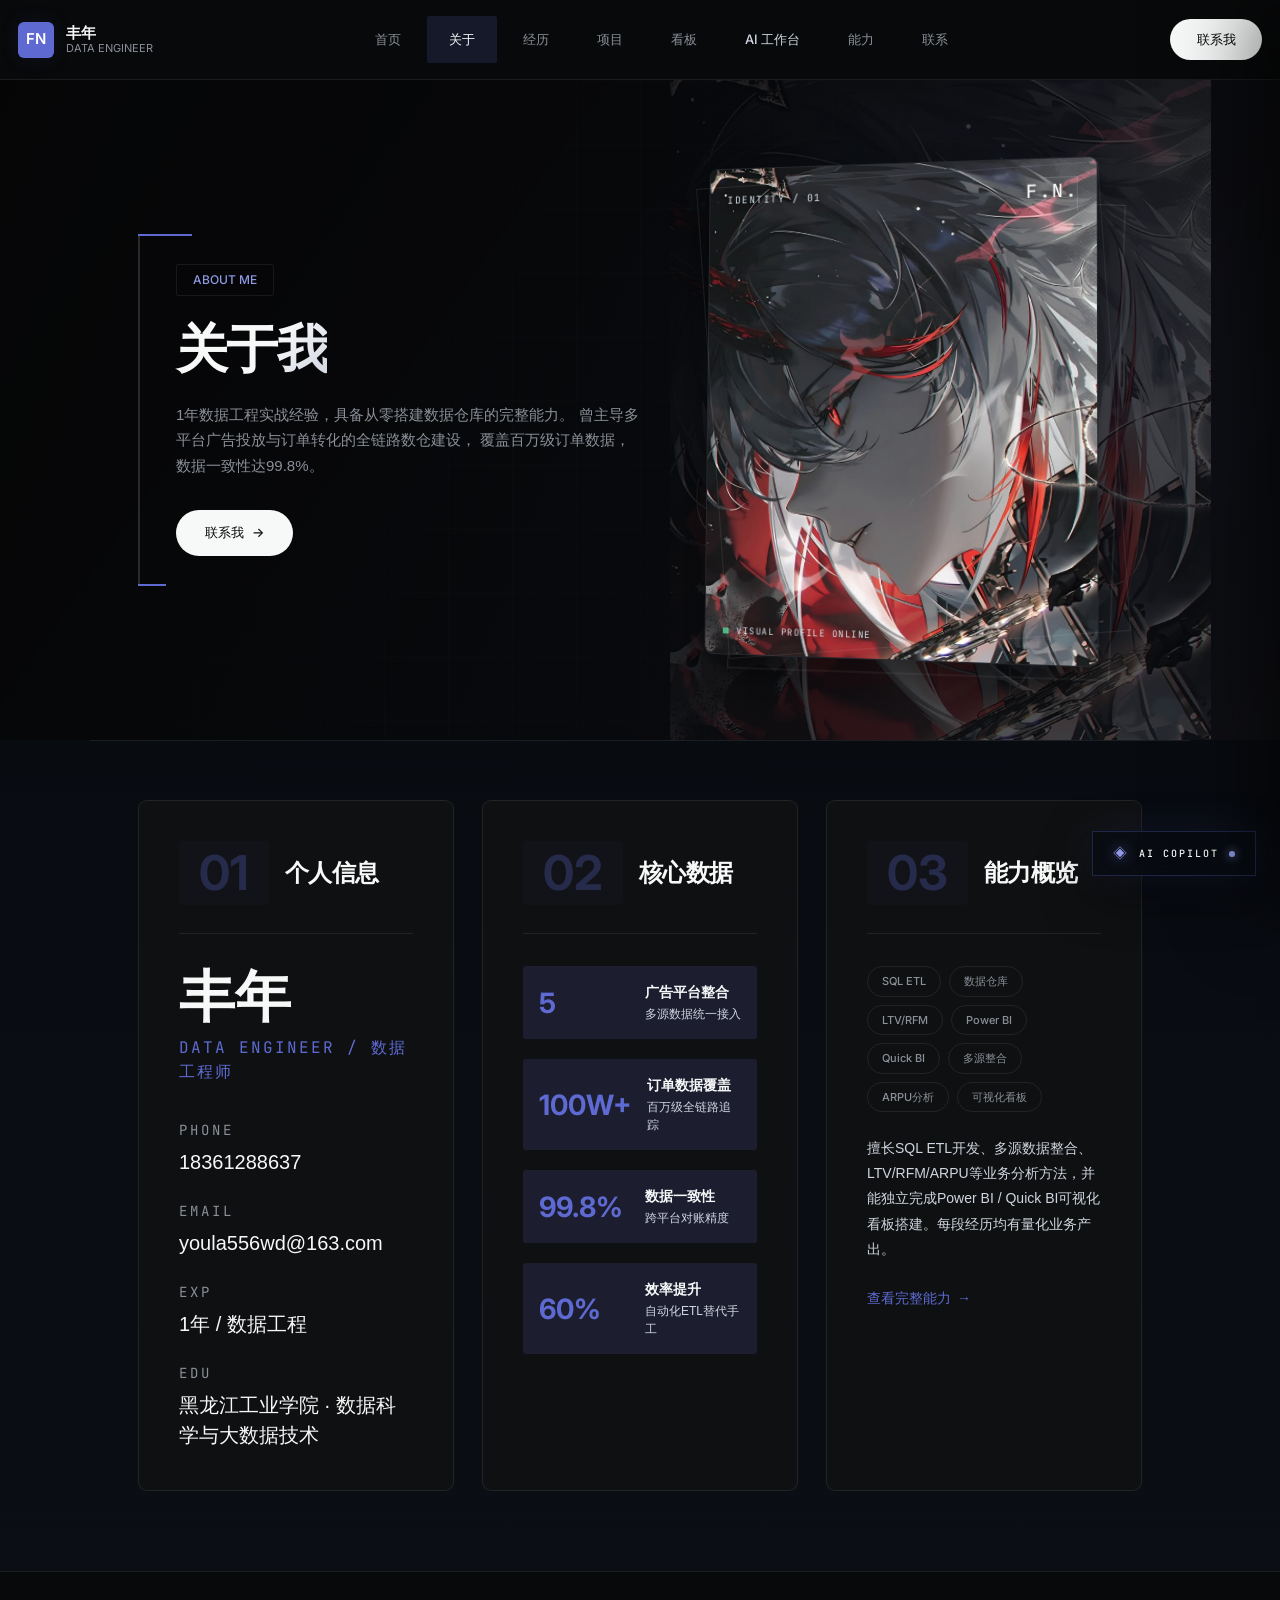
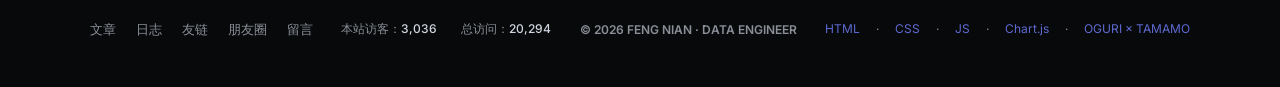
==== commit ca27c728: "feat: 全站切换 Linear 极简深色规范并新增侧栏小组件 - 新增 spec-linear-app.css 注入层（近纯黑+细线+品牌紫），14 页切换 - 新增侧栏小组件：日历、一言、背景音" ====
--- a/about.html
+++ b/about.html
@@ -5,8 +5,9 @@
 <meta name="viewport" content="width=device-width, initial-scale=1.0">
 <title>关于我 | 丰年</title>
 <link href="https://fonts.googleapis.com/css2?family=Space+Grotesk:wght@400;500;600;700&family=Inter:wght@400;500;600&family=JetBrains+Mono:wght@400;500&display=swap" rel="stylesheet">
-<link rel="stylesheet" href="style.css?v=20261019-about">
-<link rel="stylesheet" href="spec-new-chat-6be.css?v=20261024">
+<link rel="stylesheet" href="style.css?v=20261027b">
+<link rel="stylesheet" href="spec-linear-app.css?v=20261027b">
+<link rel="stylesheet" href="widgets.css?v=20261027h">
 </head>
 <body class="about-page">
 
@@ -206,5 +207,6 @@
 </div>
 
 <script src="common.js"></script>
+<script src="widgets.js?v=20261027f"></script>
 </body>
 </html>
--- a/style.css
+++ b/style.css
@@ -427,7 +427,7 @@
 }
 .about-hero-bg::before {
   content: ''; position: absolute; top: 0; left: 0; right: 0; bottom: 0;
-  background-image: url('images/about-bg.webp'); background-size: cover; background-position: center;
+  background-image: url('images/anime-space.jpg'); background-size: cover; background-position: center;
   opacity: 0.25; filter: saturate(0.9);
 }
 .about-hero-content {
@@ -464,7 +464,7 @@
 .about-hero-right { flex-shrink: 0; width: 360px; height: 440px; }
 .about-hero-image {
   width: 100%; height: 100%; border-radius: 4px; overflow: hidden;
-  background-image: url('images/about-bg.webp'); background-size: cover; background-position: center;
+  background-image: url('images/anime-space.jpg'); background-size: cover; background-position: center;
   box-shadow: 0 8px 40px rgba(0,0,0,0.15);
   border: 1px solid var(--border);
   transition: transform 0.4s;
@@ -606,7 +606,7 @@
 .projects { background: var(--bg-elevated); border-top: 1px solid var(--border); border-bottom: 1px solid var(--border); position: relative; }
 .projects-bg-img {
   position: absolute; top: 0; left: 0; width: 100%; height: 100%;
-  background-image: url('images/oguri_cap_2_opt.webp'); background-size: cover; background-position: center;
+  background-image: url('images/anime-space.jpg'); background-size: cover; background-position: center;
   opacity: 0.08; filter: blur(3px) saturate(0.5); z-index: 0; pointer-events: none;
 }
 .projects .container { position: relative; z-index: 1; }
@@ -646,8 +646,8 @@
 .skills { background: var(--bg); position: relative; }
 .skills-bg-img {
   position: absolute; bottom: 0; left: 0; width: 60%; height: 100%;
-  background-image: url('images/m28.webp'); background-size: cover; background-position: left center;
-  opacity: 0.06; filter: blur(5px) saturate(0.5); z-index: 0; pointer-events: none;
+  background-image: url('images/anime-operator.jpg'); background-size: cover; background-position: left center;
+  opacity: 0.3; filter: saturate(0.75) brightness(0.85); z-index: 0; pointer-events: none;
   mask-image: linear-gradient(to right, black 0%, transparent 80%);
   -webkit-mask-image: linear-gradient(to right, black 0%, transparent 80%);
 }
@@ -676,8 +676,10 @@
 .articles { background: var(--bg-elevated); border-top: 1px solid var(--border); border-bottom: 1px solid var(--border); position: relative; }
 .articles-bg-deco {
   position: absolute; top: 10%; left: -80px; width: 400px; height: 500px;
-  background-image: url('images/oguri_tamamo_1.jpg'); background-size: cover; background-position: center;
-  opacity: 0.06; filter: blur(5px) saturate(0.5); z-index: 0; pointer-events: none; border-radius: 4px;
+  background-image: url('images/anime-camera.jpg'); background-size: cover; background-position: center;
+  opacity: 0.3; filter: saturate(0.75) brightness(0.85); z-index: 0; pointer-events: none; border-radius: 4px;
+  mask-image: linear-gradient(to right, black 35%, transparent 95%);
+  -webkit-mask-image: linear-gradient(to right, black 35%, transparent 95%);
 }
 .articles .container { position: relative; z-index: 1; }
 .articles-grid { display: grid; grid-template-columns: 1fr 1fr 1fr; gap: 24px; }
@@ -789,8 +791,8 @@
 .contact { min-height: 100vh; display: flex; align-items: center; position: relative; overflow: hidden; background: var(--bg); }
 .contact-bg-img {
   position: absolute; top: 0; left: 0; width: 100%; height: 100%;
-  background-image: url('images/tw_44.webp'); background-size: cover; background-position: center;
-  opacity: 0.12; filter: blur(3px) saturate(0.7); z-index: 0;
+  background-image: url('images/anime-astronaut.jpg'); background-size: cover; background-position: center;
+  opacity: 0.2; filter: saturate(0.7) brightness(0.85); z-index: 0;
 }
 .contact-bg { position: absolute; top: 0; left: 0; width: 100%; height: 100%; z-index: 0; }
 .contact-bg::before {
@@ -838,44 +840,56 @@
 .page-bg-full {
   position: absolute; top: 0; left: 0; width: 100%; height: 100%;
   background-size: cover; background-position: center;
-  opacity: 0.08; filter: blur(4px) saturate(0.6);
+  opacity: 0.14; filter: saturate(0.7) brightness(0.85);
   z-index: 0; pointer-events: none;
 }
 .page-bg-right {
   position: absolute; top: 15%; right: -120px; width: 500px; height: 600px;
   background-size: cover; background-position: center;
-  opacity: 0.06; filter: blur(5px) saturate(0.5);
+  opacity: 0.3; filter: saturate(0.75) brightness(0.85);
   z-index: 0; pointer-events: none; border-radius: 4px;
+  mask-image: linear-gradient(to left, black 35%, transparent 95%);
+  -webkit-mask-image: linear-gradient(to left, black 35%, transparent 95%);
 }
 .page-bg-left {
   position: absolute; bottom: 10%; left: -120px; width: 500px; height: 600px;
   background-size: cover; background-position: center;
-  opacity: 0.06; filter: blur(5px) saturate(0.5);
+  opacity: 0.3; filter: saturate(0.75) brightness(0.85);
   z-index: 0; pointer-events: none; border-radius: 4px;
+  mask-image: linear-gradient(to right, black 35%, transparent 95%);
+  -webkit-mask-image: linear-gradient(to right, black 35%, transparent 95%);
 }
 .page-bg-top-right {
   position: absolute; top: 5%; right: -80px; width: 380px; height: 480px;
   background-size: cover; background-position: center;
-  opacity: 0.07; filter: blur(4px) saturate(0.6);
+  opacity: 0.3; filter: saturate(0.75) brightness(0.85);
   z-index: 0; pointer-events: none; border-radius: 4px;
+  mask-image: linear-gradient(225deg, black 30%, transparent 90%);
+  -webkit-mask-image: linear-gradient(225deg, black 30%, transparent 90%);
 }
 .page-bg-bottom-left {
   position: absolute; bottom: 5%; left: -80px; width: 380px; height: 480px;
   background-size: cover; background-position: center;
-  opacity: 0.07; filter: blur(4px) saturate(0.6);
+  opacity: 0.3; filter: saturate(0.75) brightness(0.85);
   z-index: 0; pointer-events: none; border-radius: 4px;
+  mask-image: linear-gradient(45deg, black 30%, transparent 90%);
+  -webkit-mask-image: linear-gradient(45deg, black 30%, transparent 90%);
 }
 .page-bg-bottom-right {
   position: absolute; bottom: 5%; right: -80px; width: 380px; height: 480px;
   background-size: cover; background-position: center;
-  opacity: 0.07; filter: blur(4px) saturate(0.6);
+  opacity: 0.3; filter: saturate(0.75) brightness(0.85);
   z-index: 0; pointer-events: none; border-radius: 4px;
+  mask-image: linear-gradient(315deg, black 30%, transparent 90%);
+  -webkit-mask-image: linear-gradient(315deg, black 30%, transparent 90%);
 }
 .page-bg-top-left {
   position: absolute; top: 5%; left: -80px; width: 380px; height: 480px;
   background-size: cover; background-position: center;
-  opacity: 0.07; filter: blur(4px) saturate(0.6);
+  opacity: 0.3; filter: saturate(0.75) brightness(0.85);
   z-index: 0; pointer-events: none; border-radius: 4px;
+  mask-image: linear-gradient(135deg, black 30%, transparent 90%);
+  -webkit-mask-image: linear-gradient(135deg, black 30%, transparent 90%);
 }
 .page-wrap > .container { position: relative; z-index: 1; }
 
--- a/spec-linear-app.css
+++ b/spec-linear-app.css
@@ -0,0 +1,616 @@
+/* ============================================================
+   Design Spec Injection — linear-app
+   来源：E:\UI知识库\design-specs\design-spec-linear-app.md
+   风格：近纯黑 + 8% 白细线分层 · Inter 单族 · 品牌紫稀缺 · 编辑器秩序
+   约束：本文件优先级高于默认风格；不改变页面内容结构，只替换视觉层。
+   ============================================================ */
+
+@import url('https://fonts.googleapis.com/css2?family=Inter:wght@300;400;500;600;700&display=swap');
+
+:root {
+  /* ---- L1 令牌重映射（linear 体系） ---- */
+  --bg: #08090a;
+  --bg-card: #0f1011;
+  --bg-elevated: #131415;
+  --bg-active: #17181a;
+  --border: rgba(255, 255, 255, 0.08);
+  --border-hover: rgba(255, 255, 255, 0.14);
+  --text: #f7f8f8;
+  --text-dim: #d0d6e0;
+  --text-mute: #8a8f98;
+  --accent: #5e6ad2;
+  --accent-2: #8f9ae6;
+  --accent-dim: rgba(94, 106, 210, 0.12);
+  --accent-glow: rgba(94, 106, 210, 0.16);
+  --accent-soft: #b3baf0;
+  --lime: #f7bf8b;
+  --amber: #f7bf8b;
+  --danger: #eb5757;
+  --shadow: rgba(0, 0, 0, 0.42);
+  --grid-line: rgba(255, 255, 255, 0.024);
+  --max-w: 1100px;
+
+  --font-display: 'Inter', -apple-system, 'Segoe UI', 'PingFang SC', 'Microsoft YaHei', sans-serif;
+  --font-body: 'Inter', -apple-system, 'Segoe UI', 'PingFang SC', 'Microsoft YaHei', sans-serif;
+  --font-mono: 'SF Mono', ui-monospace, 'JetBrains Mono', Consolas, monospace;
+
+  --line-hair: rgba(255, 255, 255, 0.08);
+  --line-lit: rgba(255, 255, 255, 0.14);
+  --shadow-deep: 0 2px 8px -1px rgba(0, 0, 0, 0.18);
+  --radius-spec: 9px;
+}
+
+/* ---- L3 底片：近纯黑，无光无网格无噪点 ---- */
+body {
+  background: var(--bg);
+  color: var(--text);
+  font-family: var(--font-body);
+  font-size: 16px;
+  line-height: 1.5;
+  -webkit-font-smoothing: antialiased;
+}
+
+/* ---- L2 排版：单族 Inter，负字距分层 ---- */
+h1, h2, h3, h4, h5,
+.hero-title, .section-title, .project-title, .article-title,
+.about-hero-title, .contact-title, .skill-card h4, .timeline-title,
+.about-card-title, .friend-name, .moment-name, .footer-copy {
+  font-family: var(--font-display);
+  letter-spacing: -0.022em;
+  line-height: 1.1;
+  font-weight: 600;
+}
+
+.section-title {
+  font-size: clamp(30px, 4vw, 44px);
+  letter-spacing: -0.022em;
+  line-height: 1.1;
+  font-weight: 600;
+}
+
+.section-tag {
+  font-family: var(--font-body);
+  font-size: 12px;
+  font-weight: 500;
+  letter-spacing: 0;
+  text-transform: none;
+  color: var(--accent-2);
+}
+.section-tag::before { content: none; }
+
+.section-desc { color: var(--text-mute); max-width: 620px; font-size: 15px; }
+
+/* 区块交界 1px 细线 */
+.section { position: relative; }
+.section::before {
+  content: '';
+  position: absolute;
+  top: 0; left: 0; right: 0;
+  height: 1px;
+  background: var(--line-hair);
+  pointer-events: none;
+}
+
+/* ---- LOADER：黑场 + 白字 ---- */
+.loader { background: var(--bg); }
+.loader::before { content: none; }
+.loader-logo {
+  font-family: var(--font-display);
+  font-size: clamp(28px, 4vw, 40px);
+  font-weight: 600;
+  letter-spacing: -0.02em;
+  background: none;
+  -webkit-text-fill-color: var(--text);
+  color: var(--text);
+  animation: none;
+}
+.loader-bar { background: rgba(255, 255, 255, 0.08); }
+.loader-bar::after { background: var(--accent); }
+
+/* ---- NAV：实底不透明 + 内容拉向两边 ---- */
+.navbar {
+  background: var(--bg);
+  backdrop-filter: none;
+  -webkit-backdrop-filter: none;
+  border-bottom: 1px solid var(--line-hair);
+}
+.navbar::after { display: none; }
+body.has-hero .navbar:not(.scrolled) {
+  background: var(--bg);
+  border-bottom-color: var(--line-hair);
+}
+.navbar.scrolled {
+  top: 0; left: 0; right: 0;
+  height: 64px;
+  border-radius: 0;
+  background: var(--bg);
+  backdrop-filter: none;
+  -webkit-backdrop-filter: none;
+  border: none;
+  border-bottom: 1px solid var(--line-hair);
+  box-shadow: none;
+}
+.navbar.scrolled .nav-inner { border: none; padding: 0 24px; }
+
+/* 导航内容铺满整行：logo 贴左、CTA 贴右 */
+.nav-inner {
+  max-width: none;
+  padding: 0 24px;
+}
+
+.nav-logo-mark {
+  border: none;
+  background: var(--accent);
+  color: #fff;
+  font-weight: 600;
+  letter-spacing: 0;
+  border-radius: 6px;
+}
+.nav-logo-text .name { font-family: var(--font-display); letter-spacing: -0.01em; font-weight: 600; }
+.nav-logo-text .role {
+  font-family: var(--font-body);
+  font-size: 11px;
+  letter-spacing: 0;
+  color: var(--text-mute);
+}
+
+.nav-links a {
+  font-family: var(--font-body);
+  font-size: 13px;
+  letter-spacing: 0;
+  text-transform: none;
+  color: var(--text-mute);
+  transition: color 0.2s ease;
+}
+.nav-links a:hover { color: var(--text); }
+.nav-links a.active { color: var(--text); }
+.nav-links a.active::after {
+  background: var(--accent);
+  height: 2px;
+}
+.nav-links a[href="workspace.html"] { color: var(--text-dim); }
+.nav-links a[href="workspace.html"]::before { content: none; }
+
+/* CTA：胶囊，白底黑字为主，描边为辅 */
+.nav-cta, .contact-cta, .btn-primary, .gb-btn, .about-hero-cta {
+  background: #f7f8f8;
+  border: 1px solid transparent;
+  border-radius: 9999px;
+  color: #08090a;
+  font-family: var(--font-body);
+  font-size: 13px;
+  font-weight: 500;
+  letter-spacing: 0;
+  text-transform: none;
+  transition: background 0.2s ease, border-color 0.2s ease, color 0.2s ease;
+}
+.nav-cta:hover, .contact-cta:hover, .btn-primary:hover, .gb-btn:hover, .about-hero-cta:hover {
+  background: #ffffff;
+  color: #08090a;
+  border-color: transparent;
+  box-shadow: none;
+  transform: none;
+}
+.nav-cta .dot { display: none; }
+
+.btn-ghost, .gb-btn.ghost {
+  background: transparent;
+  border: 1px solid var(--line-hair);
+  border-radius: 9999px;
+  color: var(--text-dim);
+}
+.btn-ghost:hover, .gb-btn.ghost:hover {
+  border-color: var(--line-lit);
+  color: var(--text);
+  box-shadow: none;
+  transform: none;
+}
+
+/* ---- HERO：一道克制的品牌紫光晕 ---- */
+.hero { min-height: 100svh; }
+.hero-overlay {
+  background:
+    radial-gradient(50% 45% at 50% 0%, rgba(94, 106, 210, 0.14) 0%, transparent 70%),
+    linear-gradient(180deg, rgba(8, 9, 10, 0.6) 0%, rgba(8, 9, 10, 0.35) 40%, rgba(8, 9, 10, 0.9) 100%);
+}
+.hero::after { content: none; }
+
+.hero-title {
+  font-size: clamp(40px, 6vw, 68px);
+  font-weight: 600;
+  line-height: 1.05;
+  letter-spacing: -0.03em;
+}
+.hero-title .accent {
+  background: linear-gradient(135deg, #ffffff 0%, #d0d6e0 100%);
+  -webkit-background-clip: text;
+  background-clip: text;
+  -webkit-text-fill-color: transparent;
+  color: transparent;
+  text-shadow: none;
+  filter: none;
+}
+
+.hero-content { position: relative; }
+.hero-content::before { content: none; }
+
+.hero-subtitle {
+  color: var(--text-mute);
+  font-size: 16px;
+  line-height: 1.7;
+  max-width: 640px;
+  font-weight: 400;
+}
+
+.sys-bar {
+  border-top: 1px solid var(--line-hair);
+  border-bottom: 1px solid var(--line-hair);
+  background: transparent;
+  backdrop-filter: none;
+}
+.sys-brand { font-family: var(--font-mono); letter-spacing: 0.08em; font-size: 11px; color: var(--text-mute); }
+.sys-bar .sys-right { font-family: var(--font-mono); letter-spacing: 0.04em; font-size: 11px; color: var(--text-mute); }
+
+/* ---- AI 面板：编辑器式面板，无扫光 ---- */
+.console-panel {
+  background: var(--bg-card);
+  border: 1px solid var(--border);
+  border-radius: var(--radius-spec);
+  backdrop-filter: none;
+  -webkit-backdrop-filter: none;
+}
+.console-panel::before { content: none; }
+.console-panel:has(.ai-entry-body)::before { content: none; }
+.console-panel:has(.ai-entry-body) {
+  border-color: var(--border);
+  box-shadow: none;
+  position: relative;
+  overflow: hidden;
+}
+.console-panel:has(.ai-entry-body)::after { content: none; }
+.console-panel-head {
+  border-bottom: 1px solid var(--border);
+  font-family: var(--font-body);
+  font-size: 12px;
+  font-weight: 500;
+  letter-spacing: 0;
+  text-transform: none;
+  color: var(--text-mute);
+}
+
+.term-box {
+  border: 1px solid var(--border);
+  background: var(--bg);
+  border-radius: var(--radius-spec);
+  transition: border-color 0.2s ease;
+}
+.term-box:hover {
+  border-color: rgba(94, 106, 210, 0.5);
+  box-shadow: none;
+}
+.term-box .prompt { color: var(--accent-2); }
+.term-box .prompt::after {
+  content: '_';
+  margin-left: 2px;
+  animation: caret 1.1s steps(1) infinite;
+}
+@keyframes caret { 0%, 49% { opacity: 1; } 50%, 100% { opacity: 0; } }
+
+.ai-chip {
+  border: 1px solid var(--border);
+  border-radius: 9999px;
+  background: transparent;
+  font-family: var(--font-body);
+  font-size: 12px;
+  font-weight: 500;
+  letter-spacing: 0;
+  text-transform: none;
+  color: var(--text-dim);
+  transition: border-color 0.2s ease, color 0.2s ease, background 0.2s ease;
+}
+.ai-chip:hover {
+  border-color: var(--line-lit);
+  color: var(--text);
+  background: rgba(255, 255, 255, 0.04);
+  box-shadow: none;
+}
+.ai-chip:last-child {
+  border-color: rgba(94, 106, 210, 0.45);
+  color: var(--accent-2);
+}
+.ai-chip:last-child:hover {
+  border-color: rgba(94, 106, 210, 0.8);
+  background: rgba(94, 106, 210, 0.1);
+  box-shadow: none;
+  color: var(--accent-soft);
+}
+
+.ds-row { border-bottom: 1px solid var(--line-hair); }
+.ds-row .ds-name { font-family: var(--font-body); font-weight: 500; font-size: 13px; letter-spacing: 0; color: var(--text); }
+.ds-row .ds-desc { color: var(--text-mute); }
+
+.status-tag {
+  border-radius: 9999px;
+  font-family: var(--font-body);
+  font-size: 11px;
+  font-weight: 500;
+  letter-spacing: 0;
+  background: rgba(255, 255, 255, 0.03);
+}
+.status-tag.ok { color: #4cb782; border-color: rgba(76, 183, 130, 0.3); }
+.status-tag.info { color: var(--accent-2); border-color: rgba(94, 106, 210, 0.3); }
+.status-tag.warn { color: var(--amber); border-color: rgba(247, 191, 139, 0.3); }
+.status-tag.err { color: var(--danger); border-color: rgba(235, 87, 87, 0.3); }
+.status-tag::before { box-shadow: none; animation: none; }
+
+/* ---- 底部数据带 ---- */
+.hero-bottom-bar {
+  border-top: 1px solid var(--line-hair);
+  background: rgba(8, 9, 10, 0.85);
+  backdrop-filter: none;
+}
+.hero-stat .num {
+  font-family: var(--font-display);
+  font-size: clamp(26px, 2.6vw, 36px);
+  font-weight: 600;
+  letter-spacing: -0.022em;
+  background: none;
+  -webkit-text-fill-color: var(--text);
+  color: var(--text);
+}
+.hero-stat .label { font-family: var(--font-body); font-size: 12px; letter-spacing: 0; text-transform: none; color: var(--text-mute); }
+.hero-stat .sub { font-family: var(--font-body); font-size: 11px; color: var(--text-mute); }
+.hero-stat { border-left: none; }
+
+.hero-tech-strip span {
+  font-family: var(--font-body);
+  font-size: 12px;
+  letter-spacing: 0;
+  color: var(--text-mute);
+  background: transparent;
+  border: 1px solid var(--line-hair);
+  border-radius: 9999px;
+}
+.hero-scroll .text { font-family: var(--font-body); font-size: 11px; letter-spacing: 0.1em; color: var(--text-mute); }
+.hero-scroll .line { background: var(--line-lit); }
+
+/* ---- 卡片：0f1011 + 细线 + 9px ---- */
+.project-card, .skill-card, .article-card, .friend-card, .about-card,
+.timeline-content, .gb-message, .log-item, .moment-card, .contact-method {
+  background: var(--bg-card);
+  border: 1px solid var(--border);
+  border-radius: var(--radius-spec);
+  box-shadow: none;
+  backdrop-filter: none;
+  -webkit-backdrop-filter: none;
+  transition: border-color 0.2s ease, transform 0.2s ease;
+}
+.project-card:hover, .skill-card:hover, .article-card:hover, .friend-card:hover, .about-card:hover,
+.timeline-content:hover, .gb-message:hover, .log-item:hover, .moment-card:hover, .contact-method:hover {
+  background: var(--bg-card);
+  border-color: var(--border-hover);
+  transform: translateY(-2px);
+  box-shadow: none;
+}
+
+/* 影像：压暗隔离在卡片内 */
+.project-img img, .article-cover img, .hero-bg-img, .projects-bg-img,
+.skills-bg-img, .contact-bg-img, .moment-images img, .friend-avatar img {
+  filter: saturate(0.8) brightness(0.7);
+  transition: filter 0.3s ease, transform 0.3s ease;
+}
+.project-card:hover .project-img img,
+.article-card:hover .article-cover img,
+.moment-images img:hover {
+  filter: saturate(0.9) brightness(0.85);
+  transform: scale(1.02);
+}
+.projects-bg-img, .skills-bg-img, .contact-bg-img, .articles-bg-deco { opacity: 0.35; }
+
+.project-title { font-size: clamp(20px, 1.8vw, 26px); font-weight: 600; letter-spacing: -0.02em; }
+.project-category, .project-year, .article-cat, .article-date, .timeline-date {
+  font-family: var(--font-body);
+  font-size: 12px;
+  font-weight: 500;
+  letter-spacing: 0;
+  text-transform: none;
+  color: var(--text-mute);
+}
+.project-desc, .article-excerpt, .friend-desc, .timeline-desc, .skill-card p {
+  color: var(--text-mute);
+  font-size: 14px;
+  line-height: 1.7;
+}
+.project-tags span, .article-tags span, .timeline-tags span, .about-skill-tag, .skill-list span {
+  border: 1px solid var(--line-hair);
+  border-radius: 9999px;
+  background: transparent;
+  font-family: var(--font-body);
+  font-size: 11px;
+  font-weight: 500;
+  letter-spacing: 0;
+  color: var(--text-mute);
+}
+.about-skill-tag:hover, .skill-list span:hover {
+  border-color: var(--line-lit);
+  color: var(--text);
+  background: rgba(255, 255, 255, 0.03);
+}
+
+.project-arrow {
+  font-family: var(--font-display);
+  color: var(--text-mute);
+  background: transparent;
+  border: 1px solid var(--line-hair);
+  border-radius: 9999px;
+  backdrop-filter: none;
+}
+
+/* 时间轴：细线 + 静点 */
+.timeline::before { background: var(--line-hair); }
+.timeline-dot {
+  background: var(--bg);
+  border: 1px solid var(--accent);
+  box-shadow: none;
+}
+
+/* ---- 子页页头 ---- */
+.about-hero-title, .contact-title, .page-wrap h1 {
+  font-size: clamp(32px, 4.5vw, 52px);
+  font-weight: 600;
+  letter-spacing: -0.03em;
+  line-height: 1.1;
+}
+.about-hero-desc, .contact-desc { color: var(--text-mute); font-size: 15px; line-height: 1.7; }
+.about-hero-tag, .about-hero-left .about-hero-tag {
+  font-family: var(--font-body);
+  font-size: 12px;
+  font-weight: 500;
+  letter-spacing: 0;
+  text-transform: none;
+  color: var(--accent-2);
+}
+.about-hero-image, .about-portrait-scan { border: 1px solid var(--border); border-radius: var(--radius-spec); }
+.about-hero-image img { filter: saturate(0.8) brightness(0.75); }
+
+/* 分类标签 */
+.cat-tabs { border-bottom: 1px solid var(--border); }
+.cat-tab {
+  border-radius: 0;
+  font-family: var(--font-body);
+  font-size: 13px;
+  font-weight: 500;
+  letter-spacing: 0;
+  text-transform: none;
+  color: var(--text-mute);
+}
+.cat-tab.active { color: var(--text); border-color: var(--accent); }
+.cat-tab .count { color: var(--text-mute); }
+
+/* 输入 / 表单 */
+.gb-textarea, .guestbook-input {
+  background: var(--bg-card);
+  border: 1px solid var(--border);
+  border-radius: var(--radius-spec);
+  color: var(--text);
+}
+.guestbook-input:focus-within {
+  border-color: var(--accent);
+  box-shadow: none;
+}
+
+/* 联系方式 */
+.contact-method .icon { color: var(--accent-2); filter: none; }
+.contact-method .label { font-family: var(--font-body); font-size: 12px; font-weight: 500; letter-spacing: 0; }
+
+/* ---- FOOTER ---- */
+.footer {
+  border-top: 1px solid var(--line-hair);
+  padding: 48px;
+  background: transparent;
+}
+.footer-nav a {
+  font-family: var(--font-body);
+  font-size: 13px;
+  letter-spacing: 0;
+  text-transform: none;
+  color: var(--text-mute);
+}
+.footer-nav a:hover { color: var(--text); }
+.footer-copy, .footer-tech, .footer-stats {
+  font-family: var(--font-body);
+  font-size: 12px;
+  letter-spacing: 0;
+  color: var(--text-mute);
+}
+
+/* ---- 滚动条与选中 ---- */
+::-webkit-scrollbar { width: 10px; }
+::-webkit-scrollbar-track { background: var(--bg); }
+::-webkit-scrollbar-thumb { background: rgba(255, 255, 255, 0.1); border: none; border-radius: 9999px; }
+::-webkit-scrollbar-thumb:hover { background: rgba(255, 255, 255, 0.2); }
+::selection { background: rgba(94, 106, 210, 0.4); color: #fff; }
+
+/* ---- 残余强调统一 ---- */
+.article-pinned {
+  background: rgba(94, 106, 210, 0.12);
+  border: none;
+  color: var(--accent-soft);
+  border-radius: 9999px;
+  font-family: var(--font-body);
+  font-size: 11px;
+  font-weight: 500;
+  letter-spacing: 0;
+  text-transform: none;
+  box-shadow: none;
+}
+.log-item:hover .log-dot { background: var(--accent); box-shadow: none; }
+
+/* ---- 首屏 3D 数据块：静态，不表演 ---- */
+#hero .hero-spatial__block--ai .hero-spatial__front,
+#hero .hero-spatial__block--core .hero-spatial__front { animation: none; }
+
+/* ---- 小屏兜底 ---- */
+@media (max-width: 900px) {
+  .hero-title { font-size: clamp(34px, 9vw, 48px); }
+  .section-title { font-size: clamp(26px, 7vw, 36px); }
+  .footer { padding: 32px 24px; }
+}
+
+/* ---- about 页作用域主题（原绯红 #f5405b 主题）收编到 linear 体系 ---- */
+.about-page .about-hero-tag {
+  border-color: var(--border);
+  color: var(--accent-2);
+  background: transparent;
+  box-shadow: none;
+}
+.about-page .about-hero-title { text-shadow: none; }
+.about-page .about-hero-title .accent {
+  background: linear-gradient(135deg, #ffffff 0%, #d0d6e0 100%);
+  -webkit-background-clip: text;
+  background-clip: text;
+}
+.about-page .about-hero-desc { color: var(--text-mute); }
+.about-page .about-hero-cta {
+  background: #f7f8f8;
+  color: #08090a;
+  box-shadow: none;
+}
+.about-page .about-hero-cta:hover {
+  background: #ffffff;
+  box-shadow: none;
+}
+.about-page .about-hero-frame { border-color: var(--line-lit); }
+.about-page .about-hero-frame-back { background: none; }
+.about-page .about-hero-frame-front { border-color: var(--line-hair); }
+.about-page .about-portrait-scan { display: none; }
+.about-page .about-portrait-corner { border-color: var(--line-lit); }
+.about-page .about-portrait-meta strong { color: var(--text); }
+.about-page .about-portrait-status i {
+  background: #4cb782;
+  box-shadow: none;
+}
+.about-page .about-hero { background: var(--bg); }
+.about-page .about-hero-bg {
+  background:
+    radial-gradient(circle at 76% 44%, rgba(94, 106, 210, 0.1), transparent 30%),
+    linear-gradient(112deg, #08090a 0%, #0b0c0f 54%, #101116 100%);
+}
+.about-page .about-hero-bg::after { opacity: 0.25; }
+.about-page .about-hero-left { border-left: 2px solid var(--line-lit); }
+.about-page .about-hero-left::before,
+.about-page .about-hero-left::after { background: var(--accent); box-shadow: none; }
+.about-page .about-hero-image { box-shadow: 0 18px 50px rgba(0, 0, 0, 0.5); border-radius: var(--radius-spec); border-color: var(--border); }
+.about-page .about-hero-image:hover { box-shadow: 0 24px 60px rgba(0, 0, 0, 0.55); }
+.about-page .about-hero-image::before { background: none; }
+.about-page .about-content::before { background: var(--line-hair); }
+.about-page .about-card {
+  border-radius: var(--radius-spec);
+  border-color: var(--border);
+  background: var(--bg-card);
+  box-shadow: none;
+}
+.about-page .about-card:hover {
+  border-color: var(--border-hover);
+  box-shadow: none;
+}
--- a/widgets.css
+++ b/widgets.css
@@ -0,0 +1,316 @@
+/* ============================================================
+   Side Widgets — 宽屏两侧日常小组件（linear 体系：细线 + 9px + 无表演）
+   仅 >=1500px 显示，窄屏隐藏
+   ============================================================ */
+
+.side-rail {
+  position: fixed;
+  top: 76px;
+  bottom: 24px;
+  /* 宽度自动吃满主容器两侧的空隙（1100px 容器 + 两侧各 24px 间距） */
+  width: calc((100vw - var(--max-w, 1100px)) / 2 - 48px);
+  min-width: 180px;
+  max-width: 240px;
+  z-index: 50;
+  display: none;
+  flex-direction: column;
+  gap: 12px;
+  overflow-y: auto;
+  scrollbar-width: none; /* 超高时允许滚动但隐藏滚动条 */
+}
+.side-rail::-webkit-scrollbar { display: none; }
+.side-rail--left { left: 24px; }
+.side-rail--right { right: 24px; }
+
+@media (min-width: 1400px) {
+  .side-rail { display: flex; }
+  /* 侧栏显示时，主容器自动让位：内容收窄，绝不被卡片盖住 */
+  :root { --max-w: min(1100px, calc(100vw - 576px)); }
+}
+
+.widget {
+  background: var(--bg-card, #0f1011);
+  border: 1px solid var(--border, rgba(255,255,255,.08));
+  border-radius: var(--radius-spec, 9px);
+  padding: 14px 16px;
+  font-family: var(--font-body, 'Inter', sans-serif);
+  color: var(--text, #f7f8f8);
+}
+.widget-head {
+  display: flex;
+  justify-content: space-between;
+  align-items: center;
+  margin-bottom: 10px;
+  font-size: 11px;
+  font-weight: 500;
+  color: var(--text-mute, #8a8f98);
+  letter-spacing: 0.04em;
+}
+.widget-head .w-dot {
+  width: 6px; height: 6px; border-radius: 50%;
+  background: #4cb782;
+}
+
+/* 日历（含小时钟） */
+.widget-cal .cal-top {
+  display: flex; justify-content: space-between; align-items: baseline;
+  margin-bottom: 10px;
+}
+.widget-cal .cal-ym { font-size: 13px; font-weight: 600; }
+.widget-cal .cal-clock {
+  font-family: var(--font-mono, ui-monospace, monospace);
+  font-size: 12px; color: var(--text-mute, #8a8f98);
+  font-variant-numeric: tabular-nums;
+}
+.widget-cal .cal-grid {
+  display: grid;
+  grid-template-columns: repeat(7, 1fr);
+  gap: 2px;
+}
+.widget-cal .cal-cell {
+  font-size: 11px;
+  line-height: 1;
+  text-align: center;
+  padding: 5px 0;
+  border-radius: 4px;
+  color: var(--text-dim, #d0d6e0);
+  font-variant-numeric: tabular-nums;
+}
+.widget-cal .cal-wd { color: var(--text-mute, #8a8f98); font-size: 10px; }
+.widget-cal .cal-pad { visibility: hidden; }
+.widget-cal .cal-today {
+  background: var(--accent, #5e6ad2);
+  color: #fff;
+  font-weight: 600;
+}
+.widget-cal .cal-foot {
+  margin-top: 10px;
+  font-size: 11px;
+  color: var(--text-mute, #8a8f98);
+}
+
+/* 一言 */
+.widget-quote .quote-text {
+  font-size: 12.5px;
+  line-height: 1.7;
+  color: var(--text-dim, #d0d6e0);
+}
+.widget-quote .quote-from {
+  margin-top: 8px;
+  font-size: 11px;
+  color: var(--text-mute, #8a8f98);
+  text-align: right;
+}
+
+/* 每日一签 */
+.widget-luck .luck-result {
+  font-size: 20px;
+  font-weight: 600;
+  letter-spacing: 0.02em;
+  color: var(--accent-2, #8f9ae6);
+}
+.widget-luck .luck-comment {
+  margin-top: 6px;
+  font-size: 12px;
+  line-height: 1.6;
+  color: var(--text-mute, #8a8f98);
+}
+.widget-luck .luck-row {
+  display: flex; align-items: center; gap: 8px;
+  margin-top: 10px;
+  font-size: 12px;
+  color: var(--text-dim, #d0d6e0);
+}
+.widget-luck .luck-row + .luck-row { margin-top: 6px; }
+.widget-luck .luck-tag {
+  flex: none;
+  font-size: 10px;
+  padding: 2px 6px;
+  border-radius: 4px;
+  border: 1px solid var(--border-hover, rgba(255,255,255,.14));
+}
+.widget-luck .luck-tag--yi { color: #4cb782; border-color: rgba(76,183,130,.4); }
+.widget-luck .luck-tag--ji { color: #eb5757; border-color: rgba(235,87,87,.4); }
+
+/* 待办 */
+.widget-todo .todo-input-row { display: flex; gap: 6px; margin-bottom: 8px; }
+.widget-todo input {
+  flex: 1; min-width: 0;
+  background: var(--bg, #08090a);
+  border: 1px solid var(--border, rgba(255,255,255,.08));
+  border-radius: 6px;
+  color: var(--text, #f7f8f8);
+  font-size: 12px;
+  padding: 6px 8px;
+  outline: none;
+  font-family: inherit;
+}
+.widget-todo input:focus { border-color: var(--accent, #5e6ad2); }
+.widget-todo .todo-add {
+  border: 1px solid var(--border, rgba(255,255,255,.08));
+  background: transparent;
+  color: var(--text-dim, #d0d6e0);
+  border-radius: 6px;
+  width: 26px;
+  cursor: pointer;
+  font-size: 14px;
+  line-height: 1;
+  transition: border-color .2s, color .2s;
+}
+.widget-todo .todo-add:hover { border-color: var(--border-hover, rgba(255,255,255,.14)); color: var(--text, #f7f8f8); }
+.widget-todo ul { list-style: none; margin: 0; padding: 0; }
+.widget-todo li {
+  display: flex; align-items: center; gap: 8px;
+  padding: 5px 0;
+  font-size: 12px;
+  color: var(--text-dim, #d0d6e0);
+  border-bottom: 1px solid var(--line-hair, rgba(255,255,255,.08));
+}
+.widget-todo li:last-child { border-bottom: none; }
+.widget-todo li.done .todo-text { text-decoration: line-through; color: var(--text-mute, #8a8f98); }
+.widget-todo .todo-check {
+  width: 14px; height: 14px; flex: none;
+  border: 1px solid var(--border-hover, rgba(255,255,255,.14));
+  border-radius: 4px;
+  background: transparent;
+  cursor: pointer;
+  padding: 0;
+  display: inline-flex; align-items: center; justify-content: center;
+  color: transparent; font-size: 10px;
+}
+.widget-todo li.done .todo-check { background: var(--accent, #5e6ad2); border-color: var(--accent, #5e6ad2); color: #fff; }
+.widget-todo .todo-del {
+  margin-left: auto;
+  background: none; border: none; cursor: pointer;
+  color: var(--text-mute, #8a8f98);
+  font-size: 12px; padding: 0 2px;
+  opacity: 0; transition: opacity .2s;
+}
+.widget-todo li:hover .todo-del { opacity: 1; }
+.widget-todo .todo-empty { font-size: 11px; color: var(--text-mute, #8a8f98); padding: 4px 0; }
+
+/* 背景音乐 */
+.widget-music .music-name {
+  font-size: 13px;
+  font-weight: 600;
+  color: var(--text-dim, #d0d6e0);
+}
+.widget-music .music-name.is-playing { color: var(--accent-2, #8f9ae6); }
+.widget-music .music-controls {
+  display: flex; align-items: center; gap: 8px;
+  margin-top: 10px;
+}
+.widget-music .music-btn {
+  width: 28px; height: 28px;
+  border: 1px solid var(--border, rgba(255,255,255,.08));
+  border-radius: 6px;
+  background: transparent;
+  color: var(--text, #f7f8f8);
+  font-size: 12px;
+  cursor: pointer;
+  transition: border-color .2s;
+}
+.widget-music .music-btn:hover { border-color: var(--border-hover, rgba(255,255,255,.14)); }
+.widget-music .music-state {
+  font-size: 11px;
+  color: var(--text-mute, #8a8f98);
+}
+
+/* 站点统计 + 倒计时 */
+.widget-stats .stat-row {
+  display: flex; justify-content: space-between; align-items: baseline;
+  padding: 5px 0;
+  border-bottom: 1px solid var(--line-hair, rgba(255,255,255,.08));
+}
+.widget-stats .stat-row:last-child { border-bottom: none; }
+.widget-stats .stat-label { font-size: 11px; color: var(--text-mute, #8a8f98); }
+.widget-stats .stat-value {
+  font-family: var(--font-mono, ui-monospace, monospace);
+  font-size: 13px; font-weight: 600;
+  color: var(--text, #f7f8f8);
+  font-variant-numeric: tabular-nums;
+}
+
+/* 贡献热力图 */
+.widget-heat .heat-grid {
+  display: grid;
+  grid-template-rows: repeat(7, 8px);
+  grid-auto-flow: column;
+  grid-auto-columns: 8px;
+  gap: 2px;
+}
+.widget-heat .heat-cell { border-radius: 2px; background: #1a1b1e; }
+.widget-heat .heat-lv1 { background: rgba(94, 106, 210, 0.25); }
+.widget-heat .heat-lv2 { background: rgba(94, 106, 210, 0.45); }
+.widget-heat .heat-lv3 { background: rgba(94, 106, 210, 0.7); }
+.widget-heat .heat-lv4 { background: #5e6ad2; }
+.widget-heat .heat-foot {
+  margin-top: 8px;
+  font-size: 11px;
+  color: var(--text-mute, #8a8f98);
+}
+
+/* 最近足迹 */
+.widget-foot .foot-list { list-style: none; margin: 0; padding: 0; }
+.widget-foot .foot-list li {
+  padding: 4px 0;
+  border-bottom: 1px solid var(--line-hair, rgba(255,255,255,.08));
+}
+.widget-foot .foot-list li:last-child { border-bottom: none; }
+.widget-foot .foot-list a {
+  font-size: 12px;
+  color: var(--text-dim, #d0d6e0);
+  text-decoration: none;
+  display: block;
+  overflow: hidden;
+  text-overflow: ellipsis;
+  white-space: nowrap;
+}
+.widget-foot .foot-list a:hover { color: var(--text, #f7f8f8); }
+.widget-foot .foot-list .is-current a { color: var(--accent-2, #8f9ae6); }
+.widget-foot .foot-list .is-current a::before { content: '· '; }
+
+/* 阅读进度条 */
+.read-progress {
+  position: fixed;
+  top: 0; left: 0; right: 0;
+  height: 2px;
+  background: var(--accent, #5e6ad2);
+  transform: scaleX(0);
+  transform-origin: left;
+  z-index: 200;
+  pointer-events: none;
+}
+
+/* 回到顶部 */
+.back-top {
+  position: fixed;
+  right: 20px;
+  bottom: 88px;
+  width: 36px; height: 36px;
+  border-radius: 50%;
+  border: 1px solid var(--border, rgba(255,255,255,.08));
+  background: rgba(15, 16, 17, 0.9);
+  color: var(--text-dim, #d0d6e0);
+  font-size: 14px;
+  cursor: pointer;
+  z-index: 90;
+  opacity: 0;
+  pointer-events: none;
+  transition: opacity .25s, border-color .2s;
+}
+.back-top.is-show { opacity: 1; pointer-events: auto; }
+.back-top:hover { border-color: var(--border-hover, rgba(255,255,255,.14)); color: var(--text, #f7f8f8); }
+
+/* 鼠标粒子拖尾画布 */
+.cursor-particles {
+  position: fixed;
+  inset: 0;
+  width: 100vw;
+  height: 100vh;
+  pointer-events: none;
+  z-index: 80;
+}
+@media (prefers-reduced-motion: reduce) {
+  .cursor-particles { display: none; }
+}
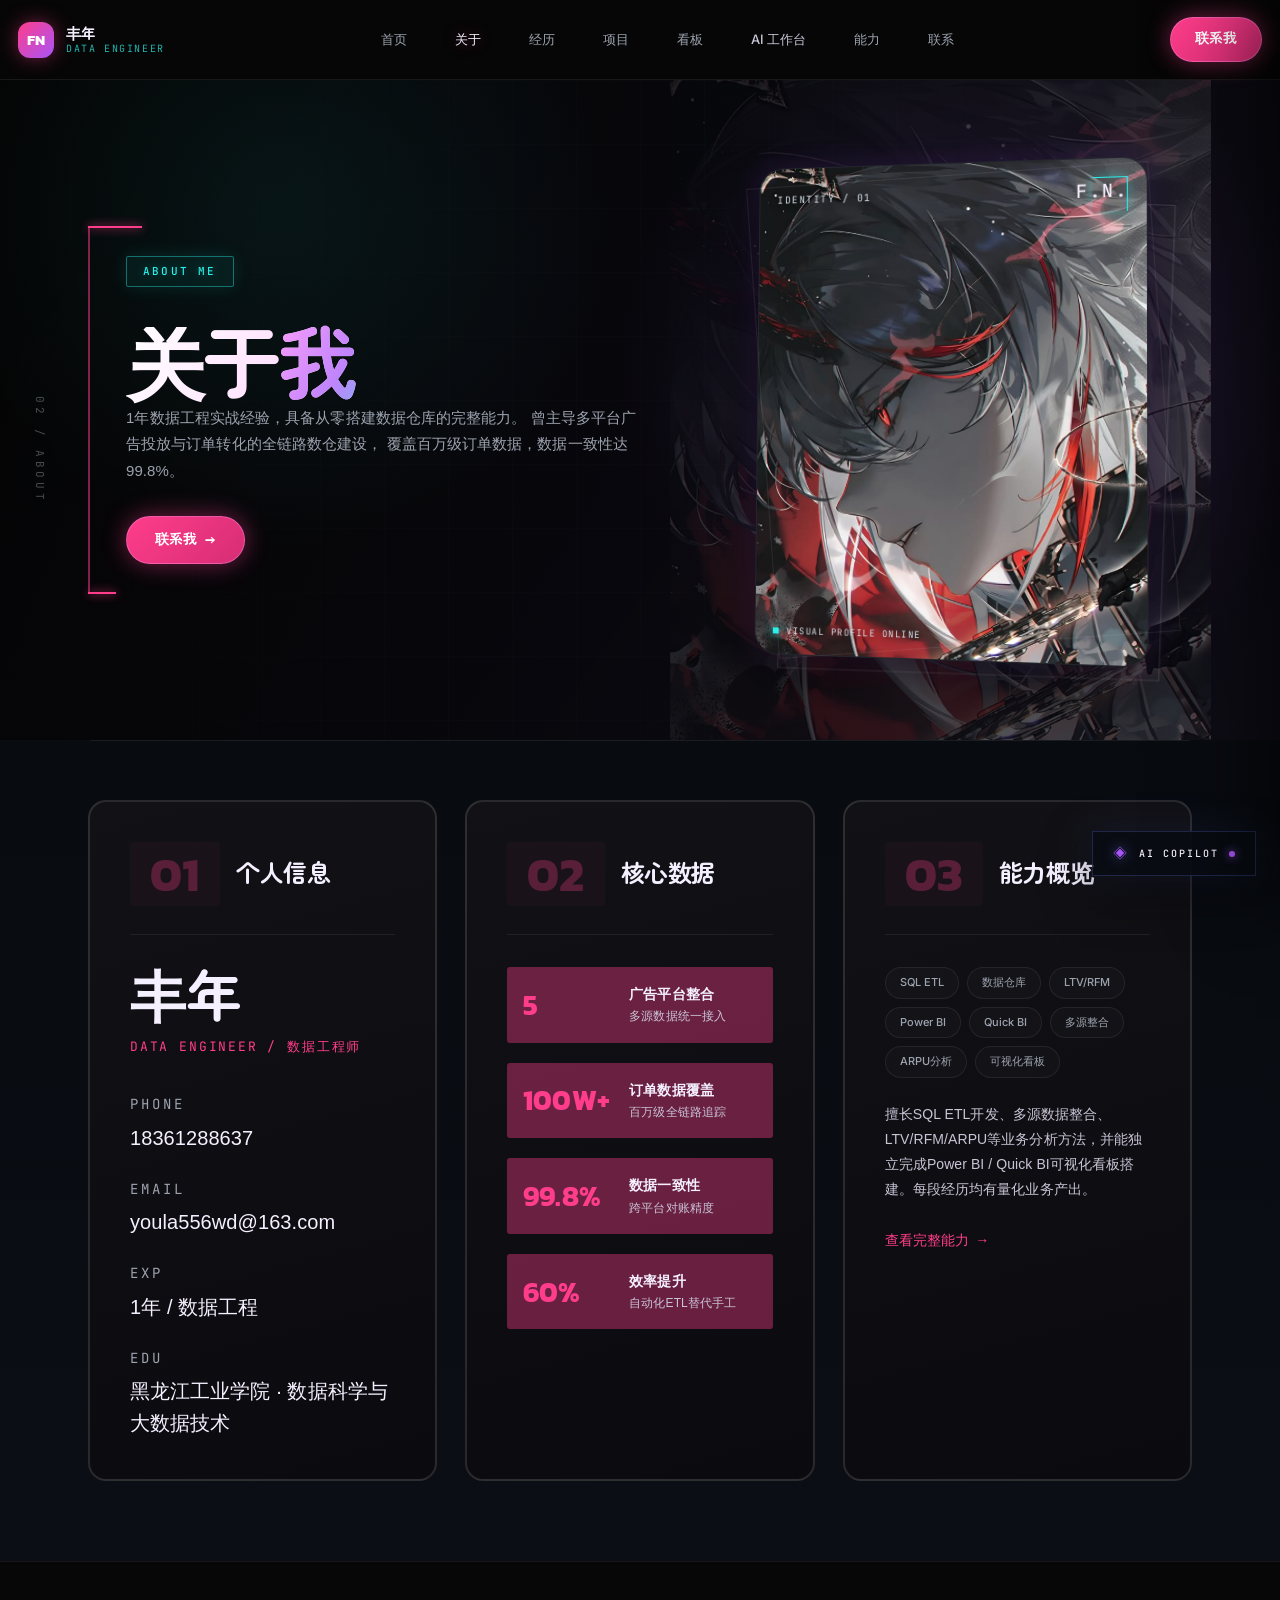
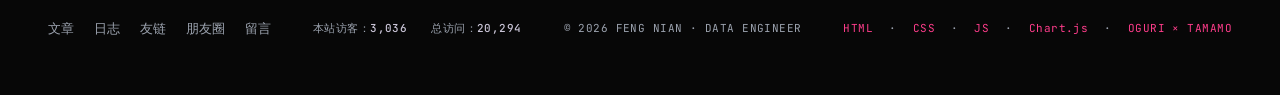
==== commit b967b8db: "feat: 首页立绘主角式重构，全站内页统一二次元骨架 - index.html 重写：刀少女立绘切出渐隐、竖排索引、斜切属性卡、HUD 状态条、漫画分格项目区 - 新增 home-anime.css" ====
--- a/about.html
+++ b/about.html
@@ -6,10 +6,11 @@
 <title>关于我 | 丰年</title>
 <link href="https://fonts.googleapis.com/css2?family=Space+Grotesk:wght@400;500;600;700&family=Inter:wght@400;500;600&family=JetBrains+Mono:wght@400;500&display=swap" rel="stylesheet">
 <link rel="stylesheet" href="style.css?v=20261027b">
-<link rel="stylesheet" href="spec-linear-app.css?v=20261027b">
-<link rel="stylesheet" href="widgets.css?v=20261027h">
+<link rel="stylesheet" href="spec-neon-cyber.css?v=20261027b">
+    <link rel="stylesheet" href="pages-anime.css?v=20261027e">
+<link rel="stylesheet" href="widgets.css?v=20261027k">
 </head>
-<body class="about-page">
+<body class="about-page page-anime" data-ch="02" data-en="ABOUT">
 
 <div class="loader" id="loader">
   <div class="loader-logo">FN</div>
@@ -207,6 +208,6 @@
 </div>
 
 <script src="common.js"></script>
-<script src="widgets.js?v=20261027f"></script>
+<script src="widgets.js?v=20261027k"></script>
 </body>
 </html>
--- a/spec-neon-cyber.css
+++ b/spec-neon-cyber.css
@@ -0,0 +1,817 @@
+/* ============================================================
+   Design Spec Injection — neon-cyber（路线 B）
+   来源：E:\UI知识库\design-specs\design-spec-bong-portfolio.md
+        + design-spec-blog-8765777-xyz.md（霓虹发光手法）
+   风格：近黑四档灰阶 · 紫粉青三色霓虹 · 超大圆角 · 圆体展示字 · 发光交互
+   约束：本文件优先级高于 style.css / spec-linear-app.css，只替换视觉层，不动结构。
+   ============================================================ */
+
+@import url('https://fonts.googleapis.com/css2?family=Kanit:wght@300;400;500;600;700&family=Inter:wght@300;400;500;600;700&family=Zen+Maru+Gothic:wght@400;500;700&family=JetBrains+Mono:wght@400;500&display=swap');
+
+:root {
+  /* ---- L1 令牌（赛博霓虹） ---- */
+  --bg: #070707;
+  --bg-card: #0f0f14;
+  --bg-elevated: #141414;
+  --bg-active: #1a1a20;
+  --border: rgba(255, 255, 255, 0.07);
+  --border-hover: rgba(42, 240, 234, 0.42);
+  --text: #f5f0ff;
+  --text-dim: #c9c4d6;
+  --text-mute: #9ca3af;
+
+  --neon-pink: #ff3d8b;
+  --neon-pink-soft: #ff9ffc;
+  --neon-cyan: #2af0ea;
+  --neon-purple: #a855f7;
+  --neon-violet: #c084fc;
+  --neon-yellow: #ffe14d;
+
+  --accent: #ff3d8b;
+  --accent-2: #a855f7;
+  --accent-dim: rgba(255, 61, 139, 0.12);
+  --accent-glow: rgba(255, 61, 139, 0.38);
+  --accent-soft: #ff9ffc;
+  --lime: #2af0ea;
+  --amber: #ffe14d;
+  --danger: #ff5a63;
+  --shadow: rgba(0, 0, 0, 0.55);
+  --grid-line: rgba(168, 85, 247, 0.05);
+  --max-w: 1200px;
+
+  --font-display: 'Kanit', 'Zen Maru Gothic', 'Noto Sans SC', 'PingFang SC', 'Microsoft YaHei', sans-serif;
+  --font-body: 'Inter', 'PingFang SC', 'Microsoft YaHei', 'Noto Sans SC', sans-serif;
+  --font-mono: 'JetBrains Mono', 'SF Mono', ui-monospace, Consolas, monospace;
+
+  --line-hair: rgba(255, 255, 255, 0.07);
+  --line-lit: rgba(255, 255, 255, 0.16);
+  --shadow-deep: 0 18px 60px -20px rgba(0, 0, 0, 0.85);
+  --radius-spec: 24px;
+  --radius-lg: 34px;
+  --radius-pill: 9999px;
+
+  --ease-fluid: cubic-bezier(.33, 1, .68, 1);
+  --glow-pink: 0 0 24px rgba(255, 61, 139, 0.45);
+  --glow-cyan: 0 0 32px rgba(42, 240, 234, 0.22);
+}
+
+/* 全局裁掉画布外的装饰层与离屏面板造成的横向溢出（不产生滚动容器，不影响 sticky） */
+html { overflow-x: clip; }
+
+/* ---- L3 底片：近黑 + 极淡霓虹雾 ---- */
+body {
+  overflow-x: clip;
+  background:
+    radial-gradient(70% 50% at 12% -8%, rgba(168, 85, 247, 0.10), transparent 60%),
+    radial-gradient(60% 45% at 88% 6%, rgba(42, 240, 234, 0.07), transparent 62%),
+    var(--bg);
+  color: var(--text);
+  font-family: var(--font-body);
+  font-size: 16px;
+  line-height: 1.6;
+  -webkit-font-smoothing: antialiased;
+  letter-spacing: 0.005em;
+}
+
+/* ---- L2 排版：Kanit + 圆体，大字号要紧 ---- */
+h1, h2, h3, h4, h5,
+.hero-title, .section-title, .project-title, .article-title,
+.about-hero-title, .contact-title, .skill-card h4, .timeline-title,
+.about-card-title, .friend-name, .moment-name {
+  font-family: var(--font-display);
+  letter-spacing: -0.015em;
+  line-height: 1.08;
+  font-weight: 600;
+  color: var(--text);
+}
+
+.section-title {
+  font-size: clamp(34px, 4.4vw, 54px);
+  font-weight: 700;
+  letter-spacing: -0.02em;
+}
+
+.section-tag {
+  font-family: var(--font-mono);
+  font-size: 11px;
+  font-weight: 500;
+  letter-spacing: 0.22em;
+  text-transform: uppercase;
+  color: var(--neon-cyan);
+  text-shadow: 0 0 14px rgba(42, 240, 234, 0.45);
+}
+.section-tag::before {
+  content: '';
+  display: inline-block;
+  width: 22px;
+  height: 1px;
+  margin-right: 10px;
+  vertical-align: middle;
+  background: currentColor;
+  box-shadow: 0 0 10px currentColor;
+}
+
+.section-desc { color: var(--text-mute); max-width: 660px; font-size: 15px; line-height: 1.75; }
+
+/* 区块交界：霓虹细线 */
+.section { position: relative; }
+.section::before {
+  content: '';
+  position: absolute;
+  top: 0; left: 0; right: 0;
+  height: 1px;
+  background: linear-gradient(90deg, transparent, rgba(168, 85, 247, 0.45), rgba(42, 240, 234, 0.35), transparent);
+  pointer-events: none;
+}
+
+/* ---- LOADER ---- */
+.loader { background: var(--bg); }
+.loader::before { content: none; }
+.loader-logo {
+  font-family: var(--font-display);
+  font-size: clamp(30px, 4.4vw, 46px);
+  font-weight: 700;
+  letter-spacing: 0.02em;
+  background: linear-gradient(120deg, var(--neon-pink), var(--neon-purple), var(--neon-cyan));
+  background-size: 200% 100%;
+  -webkit-background-clip: text;
+  background-clip: text;
+  -webkit-text-fill-color: transparent;
+  color: transparent;
+  animation: neon-shift 4s linear infinite;
+}
+.loader-bar { background: rgba(255, 255, 255, 0.07); }
+.loader-bar::after {
+  background: linear-gradient(90deg, var(--neon-purple), var(--neon-pink));
+  box-shadow: 0 0 18px rgba(255, 61, 139, 0.6);
+}
+
+/* ---- NAV ---- */
+.navbar {
+  background: rgba(7, 7, 7, 0.92);
+  backdrop-filter: blur(14px);
+  -webkit-backdrop-filter: blur(14px);
+  border-bottom: 1px solid var(--line-hair);
+}
+.navbar::after { display: none; }
+body.has-hero .navbar:not(.scrolled) {
+  background: rgba(7, 7, 7, 0.92);
+  border-bottom-color: var(--line-hair);
+}
+.navbar.scrolled {
+  top: 0; left: 0; right: 0;
+  height: 64px;
+  border-radius: 0;
+  background: rgba(7, 7, 7, 0.95);
+  backdrop-filter: blur(16px);
+  -webkit-backdrop-filter: blur(16px);
+  border: none;
+  border-bottom: 1px solid var(--line-hair);
+  box-shadow: 0 8px 32px -20px rgba(0, 0, 0, 0.9);
+}
+.navbar.scrolled .nav-inner { border: none; padding: 0 24px; }
+
+.nav-inner { max-width: none; padding: 0 24px; }
+
+.nav-logo-mark {
+  border: none;
+  background: linear-gradient(135deg, var(--neon-pink), var(--neon-purple));
+  color: #fff;
+  font-family: var(--font-display);
+  font-weight: 700;
+  letter-spacing: 0;
+  border-radius: 12px;
+  box-shadow: 0 0 20px rgba(255, 61, 139, 0.42);
+}
+.nav-logo-text .name {
+  font-family: var(--font-display);
+  letter-spacing: 0;
+  font-weight: 600;
+}
+.nav-logo-text .role {
+  font-family: var(--font-mono);
+  font-size: 10px;
+  letter-spacing: 0.16em;
+  color: var(--neon-cyan);
+  opacity: 0.75;
+}
+
+.nav-links a {
+  font-family: var(--font-body);
+  font-size: 13px;
+  letter-spacing: 0;
+  text-transform: none;
+  color: var(--text-mute);
+  position: relative;
+  transition: color .22s var(--ease-fluid), text-shadow .22s var(--ease-fluid);
+}
+.nav-links a:hover { color: var(--text); text-shadow: 0 0 16px rgba(255, 61, 139, 0.55); }
+.nav-links a.active {
+  color: var(--text);
+  background: transparent;
+  text-shadow: 0 0 16px rgba(255, 61, 139, 0.4);
+}
+.nav-links a.active::after {
+  background: linear-gradient(90deg, var(--neon-pink), var(--neon-purple));
+  height: 2px;
+  box-shadow: 0 0 12px rgba(255, 61, 139, 0.7);
+}
+.nav-links a[href="workspace.html"] { color: var(--text-dim); }
+.nav-links a[href="workspace.html"]::before { content: none; }
+
+/* CTA：粉底胶囊 + 光晕 */
+.nav-cta, .contact-cta, .btn-primary, .gb-btn, .about-hero-cta {
+  background: linear-gradient(135deg, var(--neon-pink), #d62d74);
+  border: 1px solid rgba(255, 159, 252, 0.35);
+  border-radius: var(--radius-pill);
+  color: #fff;
+  font-family: var(--font-display);
+  font-size: 14px;
+  font-weight: 600;
+  letter-spacing: 0.01em;
+  text-transform: none;
+  box-shadow: var(--glow-pink);
+  transition: box-shadow .25s var(--ease-fluid), transform .25s var(--ease-fluid), filter .25s var(--ease-fluid);
+}
+.nav-cta:hover, .contact-cta:hover, .btn-primary:hover, .gb-btn:hover, .about-hero-cta:hover {
+  filter: brightness(1.12);
+  color: #fff;
+  border-color: rgba(255, 159, 252, 0.6);
+  box-shadow: 0 0 36px rgba(255, 61, 139, 0.65);
+  transform: translateY(-2px);
+}
+.nav-cta .dot { display: none; }
+
+.btn-ghost, .gb-btn.ghost {
+  background: transparent;
+  border: 2px solid rgba(42, 240, 234, 0.55);
+  border-radius: var(--radius-pill);
+  color: var(--neon-cyan);
+  font-family: var(--font-display);
+  font-weight: 500;
+  transition: box-shadow .25s var(--ease-fluid), border-color .25s var(--ease-fluid), color .25s var(--ease-fluid);
+}
+.btn-ghost:hover, .gb-btn.ghost:hover {
+  border-color: var(--neon-cyan);
+  color: #eafeff;
+  box-shadow: var(--glow-cyan);
+  transform: translateY(-2px);
+}
+
+/* ---- HERO：紫 / 青 / 粉 三团雾光 ---- */
+.hero { min-height: 100svh; }
+.hero-overlay {
+  background:
+    radial-gradient(46% 42% at 22% 12%, rgba(168, 85, 247, 0.22) 0%, transparent 68%),
+    radial-gradient(40% 38% at 82% 22%, rgba(42, 240, 234, 0.15) 0%, transparent 66%),
+    radial-gradient(52% 44% at 58% 92%, rgba(255, 61, 139, 0.16) 0%, transparent 70%),
+    linear-gradient(180deg, rgba(7, 7, 7, 0.35) 0%, rgba(7, 7, 7, 0.55) 45%, rgba(7, 7, 7, 0.96) 100%);
+}
+.hero::after { content: none; }
+
+.hero-title {
+  font-size: clamp(44px, 7vw, 84px);
+  font-weight: 700;
+  line-height: 1.02;
+  letter-spacing: -0.025em;
+}
+.hero-title .accent {
+  background: linear-gradient(120deg, var(--neon-pink-soft) 0%, var(--neon-violet) 45%, var(--neon-cyan) 100%);
+  background-size: 200% 100%;
+  -webkit-background-clip: text;
+  background-clip: text;
+  -webkit-text-fill-color: transparent;
+  color: transparent;
+  text-shadow: none;
+  filter: drop-shadow(0 0 22px rgba(255, 61, 139, 0.35));
+  animation: neon-shift 6s linear infinite;
+}
+
+.hero-content { position: relative; }
+.hero-content::before { content: none; }
+
+.hero-subtitle {
+  color: var(--text-dim);
+  font-size: 16px;
+  line-height: 1.8;
+  max-width: 660px;
+  font-weight: 400;
+}
+
+.sys-bar {
+  border-top: 1px solid var(--line-hair);
+  border-bottom: 1px solid var(--line-hair);
+  background: rgba(7, 7, 7, 0.55);
+  backdrop-filter: none;
+}
+.sys-brand {
+  font-family: var(--font-mono);
+  letter-spacing: 0.18em;
+  font-size: 11px;
+  color: var(--neon-cyan);
+  text-shadow: 0 0 12px rgba(42, 240, 234, 0.4);
+}
+.sys-bar .sys-right {
+  font-family: var(--font-mono);
+  letter-spacing: 0.06em;
+  font-size: 11px;
+  color: var(--text-mute);
+}
+
+/* ---- AI 面板 ---- */
+.console-panel {
+  background: linear-gradient(160deg, rgba(20, 20, 20, 0.92), rgba(12, 12, 16, 0.96));
+  border: 1px solid var(--border);
+  border-radius: var(--radius-spec);
+  backdrop-filter: blur(10px);
+  -webkit-backdrop-filter: blur(10px);
+  box-shadow: var(--shadow-deep);
+}
+.console-panel::before { content: none; }
+.console-panel:has(.ai-entry-body)::before { content: none; }
+.console-panel:has(.ai-entry-body) {
+  border-color: var(--border);
+  box-shadow: var(--shadow-deep);
+  position: relative;
+  overflow: hidden;
+}
+.console-panel:has(.ai-entry-body)::after { content: none; }
+.console-panel-head {
+  border-bottom: 1px solid var(--border);
+  font-family: var(--font-mono);
+  font-size: 11px;
+  font-weight: 500;
+  letter-spacing: 0.14em;
+  text-transform: uppercase;
+  color: var(--text-mute);
+}
+
+.term-box {
+  border: 1px solid var(--border);
+  background: rgba(7, 7, 7, 0.7);
+  border-radius: 18px;
+  transition: border-color .25s var(--ease-fluid), box-shadow .25s var(--ease-fluid);
+}
+.term-box:hover {
+  border-color: rgba(42, 240, 234, 0.5);
+  box-shadow: var(--glow-cyan);
+}
+.term-box .prompt { color: var(--neon-cyan); text-shadow: 0 0 12px rgba(42, 240, 234, 0.5); }
+.term-box .prompt::after {
+  content: '_';
+  margin-left: 2px;
+  animation: caret 1.1s steps(1) infinite;
+}
+@keyframes caret { 0%, 49% { opacity: 1; } 50%, 100% { opacity: 0; } }
+
+.ai-chip {
+  border: 1px solid var(--border);
+  border-radius: var(--radius-pill);
+  background: rgba(255, 255, 255, 0.02);
+  font-family: var(--font-body);
+  font-size: 12px;
+  font-weight: 500;
+  letter-spacing: 0;
+  text-transform: none;
+  color: var(--text-dim);
+  transition: all .22s var(--ease-fluid);
+}
+.ai-chip:hover {
+  border-color: rgba(255, 225, 77, 0.6);
+  color: var(--neon-yellow);
+  background: rgba(255, 225, 77, 0.07);
+  box-shadow: 0 0 20px rgba(255, 225, 77, 0.18);
+}
+.ai-chip:last-child {
+  border-color: rgba(255, 61, 139, 0.45);
+  color: var(--neon-pink-soft);
+}
+.ai-chip:last-child:hover {
+  border-color: var(--neon-pink);
+  background: rgba(255, 61, 139, 0.1);
+  box-shadow: var(--glow-pink);
+  color: #ffd6ea;
+}
+
+.ds-row { border-bottom: 1px solid var(--line-hair); }
+.ds-row .ds-name { font-family: var(--font-body); font-weight: 500; font-size: 13px; letter-spacing: 0; color: var(--text); }
+.ds-row .ds-desc { color: var(--text-mute); }
+
+.status-tag {
+  border-radius: var(--radius-pill);
+  font-family: var(--font-mono);
+  font-size: 10px;
+  font-weight: 500;
+  letter-spacing: 0.1em;
+  text-transform: uppercase;
+  background: rgba(255, 255, 255, 0.03);
+}
+.status-tag.ok { color: var(--neon-cyan); border-color: rgba(42, 240, 234, 0.35); box-shadow: 0 0 14px rgba(42, 240, 234, 0.12); }
+.status-tag.info { color: var(--neon-pink-soft); border-color: rgba(255, 61, 139, 0.35); }
+.status-tag.warn { color: var(--neon-yellow); border-color: rgba(255, 225, 77, 0.32); }
+.status-tag.err { color: var(--danger); border-color: rgba(255, 90, 99, 0.35); }
+.status-tag::before { box-shadow: 0 0 8px currentColor; animation: pulse-dot 2.4s ease-in-out infinite; }
+
+/* ---- 底部数据带 ---- */
+.hero-bottom-bar {
+  border-top: 1px solid var(--line-hair);
+  background: rgba(7, 7, 7, 0.8);
+  backdrop-filter: blur(10px);
+  -webkit-backdrop-filter: blur(10px);
+}
+.hero-stat .num {
+  font-family: var(--font-display);
+  font-size: clamp(28px, 2.8vw, 40px);
+  font-weight: 700;
+  letter-spacing: -0.02em;
+  background: linear-gradient(135deg, var(--text) 0%, var(--neon-violet) 100%);
+  -webkit-background-clip: text;
+  background-clip: text;
+  -webkit-text-fill-color: transparent;
+  color: transparent;
+}
+.hero-stat .label {
+  font-family: var(--font-body);
+  font-size: 12px;
+  letter-spacing: 0;
+  text-transform: none;
+  color: var(--text-mute);
+}
+.hero-stat .sub { font-family: var(--font-body); font-size: 11px; color: var(--text-mute); }
+.hero-stat { border-left: none; }
+
+.hero-tech-strip span {
+  font-family: var(--font-mono);
+  font-size: 11px;
+  letter-spacing: 0.06em;
+  color: var(--text-mute);
+  background: rgba(255, 255, 255, 0.02);
+  border: 1px solid var(--line-hair);
+  border-radius: var(--radius-pill);
+  transition: all .22s var(--ease-fluid);
+}
+.hero-tech-strip span:hover {
+  color: var(--neon-cyan);
+  border-color: rgba(42, 240, 234, 0.45);
+  box-shadow: 0 0 16px rgba(42, 240, 234, 0.18);
+}
+.hero-scroll .text {
+  font-family: var(--font-mono);
+  font-size: 10px;
+  letter-spacing: 0.2em;
+  color: var(--text-mute);
+}
+.hero-scroll .line { background: linear-gradient(180deg, var(--neon-pink), transparent); }
+
+/* ---- 卡片：0f0f14 + 24px + 霓虹描边 ---- */
+.project-card, .skill-card, .article-card, .friend-card, .about-card,
+.timeline-content, .gb-message, .log-item, .moment-card, .contact-method {
+  background: linear-gradient(165deg, rgba(20, 20, 22, 0.96), rgba(12, 12, 16, 0.98));
+  border: 1px solid var(--border);
+  border-radius: var(--radius-spec);
+  box-shadow: 0 1px 0 rgba(255, 255, 255, 0.03) inset;
+  backdrop-filter: none;
+  -webkit-backdrop-filter: none;
+  transition: border-color .28s var(--ease-fluid), transform .28s var(--ease-fluid), box-shadow .28s var(--ease-fluid);
+}
+.project-card:hover, .skill-card:hover, .article-card:hover, .friend-card:hover, .about-card:hover,
+.timeline-content:hover, .gb-message:hover, .log-item:hover, .moment-card:hover, .contact-method:hover {
+  border-color: var(--border-hover);
+  transform: translateY(-4px);
+  box-shadow: var(--glow-cyan), 0 18px 40px -24px #000;
+}
+
+/* 影像：保留鲜艳度，hover 提亮 */
+.project-img img, .article-cover img, .hero-bg-img, .projects-bg-img,
+.skills-bg-img, .contact-bg-img, .moment-images img, .friend-avatar img {
+  filter: saturate(1.05) brightness(0.82);
+  transition: filter .35s var(--ease-fluid), transform .35s var(--ease-fluid);
+}
+.project-card:hover .project-img img,
+.article-card:hover .article-cover img,
+.moment-images img:hover {
+  filter: saturate(1.2) brightness(1.12);
+  transform: scale(1.03);
+}
+.projects-bg-img, .skills-bg-img, .contact-bg-img, .articles-bg-deco { opacity: 0.45; }
+
+.project-title { font-size: clamp(22px, 2vw, 30px); font-weight: 600; letter-spacing: -0.015em; }
+.project-category, .project-year, .article-cat, .article-date, .timeline-date {
+  font-family: var(--font-mono);
+  font-size: 11px;
+  font-weight: 500;
+  letter-spacing: 0.1em;
+  text-transform: uppercase;
+  color: var(--text-mute);
+}
+.project-desc, .article-excerpt, .friend-desc, .timeline-desc, .skill-card p {
+  color: var(--text-mute);
+  font-size: 14px;
+  line-height: 1.75;
+}
+.project-tags span, .article-tags span, .timeline-tags span, .about-skill-tag, .skill-list span {
+  border: 1px solid var(--line-hair);
+  border-radius: var(--radius-pill);
+  background: rgba(255, 255, 255, 0.02);
+  font-family: var(--font-body);
+  font-size: 11px;
+  font-weight: 500;
+  letter-spacing: 0;
+  color: var(--text-mute);
+  transition: all .22s var(--ease-fluid);
+}
+.about-skill-tag:hover, .skill-list span:hover {
+  border-color: rgba(255, 225, 77, 0.55);
+  color: var(--neon-yellow);
+  background: rgba(255, 225, 77, 0.06);
+  box-shadow: 0 0 16px rgba(255, 225, 77, 0.14);
+}
+
+.project-arrow {
+  font-family: var(--font-display);
+  color: var(--text-mute);
+  background: rgba(255, 255, 255, 0.02);
+  border: 1px solid var(--line-hair);
+  border-radius: var(--radius-pill);
+  backdrop-filter: none;
+  transition: all .22s var(--ease-fluid);
+}
+.project-card:hover .project-arrow {
+  color: var(--neon-cyan);
+  border-color: rgba(42, 240, 234, 0.5);
+  box-shadow: 0 0 16px rgba(42, 240, 234, 0.2);
+}
+
+/* 时间轴 */
+.timeline::before { background: linear-gradient(180deg, rgba(168, 85, 247, 0.5), rgba(42, 240, 234, 0.28), transparent); }
+.timeline-dot {
+  background: var(--bg);
+  border: 2px solid var(--neon-pink);
+  box-shadow: 0 0 14px rgba(255, 61, 139, 0.6);
+}
+
+/* ---- 子页页头 ---- */
+.about-hero-title, .contact-title, .page-wrap h1 {
+  font-size: clamp(34px, 4.8vw, 60px);
+  font-weight: 700;
+  letter-spacing: -0.025em;
+  line-height: 1.05;
+}
+.about-hero-desc, .contact-desc { color: var(--text-mute); font-size: 15px; line-height: 1.75; }
+.about-hero-tag, .about-hero-left .about-hero-tag {
+  font-family: var(--font-mono);
+  font-size: 11px;
+  font-weight: 500;
+  letter-spacing: 0.2em;
+  text-transform: uppercase;
+  color: var(--neon-cyan);
+  text-shadow: 0 0 12px rgba(42, 240, 234, 0.4);
+}
+.about-hero-image, .about-portrait-scan { border: 1px solid var(--border); border-radius: var(--radius-spec); }
+.about-hero-image img { filter: saturate(1.05) brightness(0.85); }
+
+/* 分类标签 */
+.cat-tabs { border-bottom: 1px solid var(--border); }
+.cat-tab {
+  border-radius: 0;
+  font-family: var(--font-display);
+  font-size: 14px;
+  font-weight: 500;
+  letter-spacing: 0;
+  text-transform: none;
+  color: var(--text-mute);
+  transition: color .2s var(--ease-fluid);
+}
+.cat-tab.active {
+  color: var(--text);
+  border-color: var(--neon-pink);
+  text-shadow: 0 0 16px rgba(255, 61, 139, 0.5);
+}
+.cat-tab .count { color: var(--text-mute); }
+
+/* 输入 / 表单 */
+.gb-textarea, .guestbook-input {
+  background: rgba(15, 15, 20, 0.9);
+  border: 1px solid var(--border);
+  border-radius: 18px;
+  color: var(--text);
+  transition: border-color .25s var(--ease-fluid), box-shadow .25s var(--ease-fluid);
+}
+.gb-textarea:focus, .guestbook-input:focus {
+  outline: none;
+  border-color: rgba(42, 240, 234, 0.7);
+  box-shadow: 0 0 0 3px rgba(42, 240, 234, 0.18);
+}
+.guestbook-input:focus-within {
+  border-color: rgba(42, 240, 234, 0.7);
+  box-shadow: 0 0 0 3px rgba(42, 240, 234, 0.18);
+}
+
+/* 联系方式 */
+.contact-method .icon { color: var(--neon-pink-soft); filter: drop-shadow(0 0 10px rgba(255, 61, 139, 0.5)); }
+.contact-method .label { font-family: var(--font-body); font-size: 12px; font-weight: 500; letter-spacing: 0; }
+
+/* ---- FOOTER ---- */
+.footer {
+  border-top: 1px solid var(--line-hair);
+  padding: 56px 48px;
+  background: transparent;
+}
+.footer-nav a {
+  font-family: var(--font-body);
+  font-size: 13px;
+  letter-spacing: 0;
+  text-transform: none;
+  color: var(--text-mute);
+  transition: color .2s var(--ease-fluid), text-shadow .2s var(--ease-fluid);
+}
+.footer-nav a:hover { color: var(--text); text-shadow: 0 0 14px rgba(42, 240, 234, 0.4); }
+.footer-copy, .footer-tech, .footer-stats {
+  font-family: var(--font-mono);
+  font-size: 11px;
+  letter-spacing: 0.04em;
+  color: var(--text-mute);
+}
+
+/* ---- 滚动条与选中 ---- */
+::-webkit-scrollbar { width: 10px; }
+::-webkit-scrollbar-track { background: var(--bg); }
+::-webkit-scrollbar-thumb {
+  background: linear-gradient(180deg, var(--neon-purple), var(--neon-pink));
+  border: none;
+  border-radius: var(--radius-pill);
+}
+::-webkit-scrollbar-thumb:hover { background: linear-gradient(180deg, var(--neon-pink), var(--neon-cyan)); }
+::selection { background: rgba(255, 61, 139, 0.42); color: #fff; }
+
+/* ---- 残余强调统一 ---- */
+.article-pinned {
+  background: rgba(255, 61, 139, 0.14);
+  border: none;
+  color: var(--neon-pink-soft);
+  border-radius: var(--radius-pill);
+  font-family: var(--font-mono);
+  font-size: 10px;
+  font-weight: 500;
+  letter-spacing: 0.12em;
+  text-transform: uppercase;
+  box-shadow: 0 0 16px rgba(255, 61, 139, 0.18);
+}
+.log-item:hover .log-dot { background: var(--neon-pink); box-shadow: 0 0 12px var(--neon-pink); }
+
+/* ---- 首屏 3D 数据块 ---- */
+#hero .hero-spatial__block--ai .hero-spatial__front,
+#hero .hero-spatial__block--core .hero-spatial__front { animation: none; }
+
+/* ---- 小屏兜底 ---- */
+@media (max-width: 900px) {
+  .hero-title { font-size: clamp(36px, 9.5vw, 56px); }
+  .section-title { font-size: clamp(28px, 7.5vw, 40px); }
+  .footer { padding: 36px 24px; }
+  .project-card, .skill-card, .article-card, .friend-card, .about-card,
+  .timeline-content, .gb-message, .log-item, .moment-card, .contact-method { border-radius: 20px; }
+}
+
+/* ---- about 页作用域收编 ---- */
+.about-page .about-hero-tag {
+  border-color: rgba(42, 240, 234, 0.4);
+  color: var(--neon-cyan);
+  background: rgba(42, 240, 234, 0.06);
+  box-shadow: 0 0 18px rgba(42, 240, 234, 0.12);
+}
+.about-page .about-hero-title { text-shadow: none; }
+.about-page .about-hero-title .accent {
+  background: linear-gradient(120deg, var(--neon-pink-soft) 0%, var(--neon-violet) 45%, var(--neon-cyan) 100%);
+  background-size: 200% 100%;
+  -webkit-background-clip: text;
+  background-clip: text;
+  animation: neon-shift 6s linear infinite;
+}
+.about-page .about-hero-desc { color: var(--text-mute); }
+.about-page .about-hero-cta {
+  background: linear-gradient(135deg, var(--neon-pink), #d62d74);
+  color: #fff;
+  box-shadow: var(--glow-pink);
+}
+.about-page .about-hero-cta:hover {
+  background: linear-gradient(135deg, var(--neon-pink), #d62d74);
+  box-shadow: 0 0 36px rgba(255, 61, 139, 0.65);
+}
+.about-page .about-hero-frame { border-color: var(--line-lit); }
+.about-page .about-hero-frame-back { background: none; }
+.about-page .about-hero-frame-front { border-color: var(--line-hair); }
+.about-page .about-portrait-scan { display: none; }
+.about-page .about-portrait-corner { border-color: var(--neon-cyan); box-shadow: 0 0 12px rgba(42, 240, 234, 0.35); }
+.about-page .about-portrait-meta strong { color: var(--text); }
+.about-page .about-portrait-status i {
+  background: var(--neon-cyan);
+  box-shadow: 0 0 10px var(--neon-cyan);
+}
+.about-page .about-hero { background: var(--bg); }
+.about-page .about-hero-bg {
+  background:
+    radial-gradient(circle at 76% 44%, rgba(168, 85, 247, 0.18), transparent 34%),
+    radial-gradient(circle at 22% 20%, rgba(42, 240, 234, 0.1), transparent 30%),
+    linear-gradient(112deg, #070707 0%, #0b0a10 54%, #100e18 100%);
+}
+.about-page .about-hero-bg::after { opacity: 0.3; }
+.about-page .about-hero-left { border-left: 2px solid rgba(255, 61, 139, 0.5); }
+.about-page .about-hero-left::before,
+.about-page .about-hero-left::after { background: var(--neon-pink); box-shadow: 0 0 10px var(--neon-pink); }
+.about-page .about-hero-image {
+  box-shadow: 0 18px 50px rgba(0, 0, 0, 0.6), 0 0 32px rgba(168, 85, 247, 0.18);
+  border-radius: var(--radius-spec);
+  border-color: var(--border);
+}
+.about-page .about-hero-image:hover {
+  box-shadow: 0 24px 60px rgba(0, 0, 0, 0.65), 0 0 40px rgba(42, 240, 234, 0.2);
+}
+.about-page .about-hero-image::before { background: none; }
+.about-page .about-content::before { background: var(--line-hair); }
+.about-page .about-card {
+  border-radius: var(--radius-spec);
+  border-color: var(--border);
+  background: linear-gradient(165deg, rgba(20, 20, 22, 0.96), rgba(12, 12, 16, 0.98));
+  box-shadow: none;
+}
+.about-page .about-card:hover {
+  border-color: var(--border-hover);
+  box-shadow: var(--glow-cyan);
+}
+
+/* ---- style.css 硬编码色收编 ---- */
+.status-tag.info { color: var(--neon-pink-soft); border-color: rgba(255, 61, 139, 0.38); }
+.status-tag.ok { color: var(--neon-cyan); border-color: rgba(42, 240, 234, 0.38); }
+
+.hero-right {
+  background: linear-gradient(165deg, rgba(20, 20, 22, 0.94), rgba(12, 12, 16, 0.96));
+  border: 1px solid var(--border);
+  border-radius: var(--radius-spec);
+  box-shadow: var(--shadow-deep);
+  backdrop-filter: none;
+  -webkit-backdrop-filter: none;
+}
+
+.about-hero-cta { box-shadow: var(--glow-pink); }
+.about-hero-cta:hover { box-shadow: 0 0 36px rgba(255, 61, 139, 0.65); }
+
+::selection { background: rgba(255, 61, 139, 0.38); }
+
+body::before { background-image: none; }
+
+.hero-spatial__block--core .hero-spatial__front,
+.hero-spatial__block--source .hero-spatial__front { border-color: var(--line-lit); }
+.hero-spatial__block--ai .hero-spatial__front { border-color: rgba(168, 85, 247, 0.5); }
+
+.aic-btn.primary {
+  border-color: rgba(255, 61, 139, 0.5);
+  background: rgba(255, 61, 139, 0.1);
+  color: var(--neon-pink-soft);
+  border-radius: var(--radius-pill);
+}
+.aic-btn.primary:hover { box-shadow: var(--glow-pink); color: #fff; }
+.aic-banner.err { border-color: rgba(255, 90, 99, 0.4); background: rgba(255, 90, 99, 0.08); color: #ff8f9a; }
+.aic-banner.warn { border-color: rgba(255, 225, 77, 0.4); background: rgba(255, 225, 77, 0.08); color: var(--neon-yellow); }
+
+/* ===== 动画层（路线 B） ===== */
+@keyframes neon-shift {
+  0% { background-position: 0% 50%; }
+  100% { background-position: 200% 50%; }
+}
+@keyframes pulse-dot {
+  0%, 100% { opacity: 1; }
+  50% { opacity: 0.45; }
+}
+@keyframes pulse-ring {
+  0% { box-shadow: 0 0 0 0 rgba(255, 61, 139, 0.42); }
+  70% { box-shadow: 0 0 0 12px rgba(255, 61, 139, 0); }
+  100% { box-shadow: 0 0 0 0 rgba(255, 61, 139, 0); }
+}
+@keyframes rise-in {
+  from { opacity: 0; transform: translateY(14px); }
+  to { opacity: 1; transform: translateY(0); }
+}
+
+/* 卡片入场：轻微上浮，逐张延迟 */
+.project-card, .skill-card, .article-card, .friend-card, .about-card, .moment-card {
+  animation: rise-in .5s var(--ease-fluid) both;
+}
+.project-card:nth-child(2), .skill-card:nth-child(2), .article-card:nth-child(2),
+.friend-card:nth-child(2), .about-card:nth-child(2), .moment-card:nth-child(2) { animation-delay: .06s; }
+.project-card:nth-child(3), .skill-card:nth-child(3), .article-card:nth-child(3),
+.friend-card:nth-child(3), .about-card:nth-child(3), .moment-card:nth-child(3) { animation-delay: .12s; }
+.project-card:nth-child(4), .skill-card:nth-child(4), .article-card:nth-child(4),
+.friend-card:nth-child(4), .about-card:nth-child(4), .moment-card:nth-child(4) { animation-delay: .18s; }
+
+/* 时间轴节点脉搏 */
+.timeline-dot { animation: pulse-ring 2.4s ease-in-out infinite; }
+
+/* 统一缓动 */
+a, .card, .proj-card, .article-card, .ws-col, button, .btn { transition: all .22s var(--ease-fluid); }
+
+/* 减弱动效偏好 */
+@media (prefers-reduced-motion: reduce) {
+  .loader-logo, .hero-title .accent, .about-page .about-hero-title .accent,
+  .timeline-dot, .project-card, .skill-card, .article-card, .friend-card,
+  .about-card, .moment-card { animation: none !important; }
+}
--- a/pages-anime.css
+++ b/pages-anime.css
@@ -0,0 +1,289 @@
+/* ============================================================
+   PAGES / 全站内页统一骨架（与首页立绘主角式同源）
+   - 左侧固定章节索引（由 body[data-ch] / body[data-en] 驱动）
+   - 章节标题改为碑刻式大标题 + 霓虹 kicker
+   - 卡片统一为漫画分格：2px 描边 / 18px 圆角 / 悬停霓虹光晕
+   ============================================================ */
+
+/* ---------- 1. 固定章节索引 ---------- */
+body.page-anime { background: var(--bg); }
+body.page-anime::before {
+  content: attr(data-ch) " / " attr(data-en);
+  position: fixed;
+  left: clamp(14px, 2.4vw, 30px);
+  top: 50%;
+  transform: translateY(-50%);
+  z-index: 5;
+  writing-mode: vertical-rl;
+  font-family: var(--font-mono);
+  font-size: 11px;
+  letter-spacing: .34em;
+  color: rgba(255, 255, 255, .28);
+  text-shadow: 0 0 18px rgba(42, 240, 234, .3);
+  pointer-events: none;
+  user-select: none;
+}
+@media (max-width: 1180px) {
+  body.page-anime::before { display: none; }
+}
+
+/* ---------- 2. 章节头：碑刻式标题 ---------- */
+body.page-anime .section-header {
+  position: relative;
+  margin: 8px 0 44px;
+  max-width: 900px;
+}
+body.page-anime .section-tag,
+body.page-anime .page-eyebrow {
+  display: inline-flex;
+  align-items: center;
+  gap: 12px;
+  font-family: var(--font-mono);
+  font-size: 11px;
+  letter-spacing: .26em;
+  text-transform: uppercase;
+  color: var(--neon-cyan);
+  text-shadow: 0 0 14px rgba(42, 240, 234, .45);
+}
+body.page-anime .section-tag::before,
+body.page-anime .page-eyebrow::before {
+  content: '';
+  width: 34px;
+  height: 1px;
+  background: currentColor;
+  box-shadow: 0 0 10px currentColor;
+}
+body.page-anime .section-title,
+body.page-anime .contact-title,
+body.page-anime .about-hero-title,
+body.page-anime .dashboard-title {
+  margin: 16px 0 0;
+  font-family: var(--font-display);
+  font-weight: 700;
+  font-size: clamp(42px, 6.2vw, 88px);
+  line-height: .98;
+  letter-spacing: -.035em;
+  background: linear-gradient(118deg, #ffffff 0%, #ff9ffc 52%, #c084fc 78%, #2af0ea 100%);
+  background-size: 200% 100%;
+  -webkit-background-clip: text;
+  background-clip: text;
+  -webkit-text-fill-color: transparent;
+  color: transparent;
+  animation: neon-shift 8s linear infinite;
+}
+/* 中文长标题按语义断行，避免出现「电商数据分 / 析看板」这种断字 */
+body.page-anime .section-title,
+body.page-anime .dashboard-title,
+body.page-anime .about-hero-title,
+body.page-anime .contact-title {
+  text-wrap: balance;
+}
+body.page-anime .section-title .accent,
+body.page-anime .about-hero-title .accent {
+  -webkit-text-fill-color: transparent;
+  color: transparent;
+}
+body.page-anime .section-desc,
+body.page-anime .about-hero-sub {
+  margin-top: 16px;
+  max-width: 600px;
+  font-size: 14px;
+  line-height: 1.85;
+  color: var(--text-mute);
+}
+
+/* ---------- 3. 卡片统一：漫画分格 ---------- */
+body.page-anime .project-card,
+body.page-anime .article-card,
+body.page-anime .skill-card,
+body.page-anime .friend-card,
+body.page-anime .moment-card,
+body.page-anime .about-card,
+body.page-anime .contact-method,
+body.page-anime .timeline-content,
+body.page-anime .gb-message,
+body.page-anime .log-item {
+  border: 2px solid rgba(255, 255, 255, .12);
+  border-radius: 18px;
+  background: linear-gradient(165deg, #121216, #0b0b0f);
+  transition: transform .3s var(--ease-fluid),
+              border-color .3s var(--ease-fluid),
+              box-shadow .3s var(--ease-fluid);
+}
+body.page-anime .project-card:hover,
+body.page-anime .article-card:hover,
+body.page-anime .skill-card:hover,
+body.page-anime .friend-card:hover,
+body.page-anime .moment-card:hover,
+body.page-anime .about-card:hover,
+body.page-anime .contact-method:hover,
+body.page-anime .log-item:hover {
+  transform: translateY(-4px);
+  border-color: rgba(42, 240, 234, .45);
+  box-shadow: 0 0 34px rgba(42, 240, 234, .14), 0 20px 44px -30px #000;
+}
+body.page-anime .project-img,
+body.page-anime .article-cover {
+  position: relative;
+  overflow: hidden;
+  border-bottom: 2px solid rgba(255, 255, 255, .1);
+}
+/* 封面统一压成霓虹暗调，避免灰白封面跳色 */
+body.page-anime .project-img::after,
+body.page-anime .article-cover::after {
+  content: '';
+  position: absolute;
+  inset: 0;
+  background: linear-gradient(155deg, rgba(168, 85, 247, .26), rgba(7, 7, 7, .52) 62%, rgba(42, 240, 234, .14));
+  mix-blend-mode: multiply;
+  pointer-events: none;
+}
+body.page-anime .project-img img,
+body.page-anime .article-cover img {
+  width: 100%;
+  height: 100%;
+  object-fit: cover;
+}
+body.page-anime .project-card.large .project-img { max-height: 380px; }
+body.page-anime .project-img img,
+body.page-anime .article-cover img {
+  filter: saturate(1.02) brightness(.85);
+  transform: scale(1.06);
+  transition: filter .35s var(--ease-fluid), transform .35s var(--ease-fluid);
+}
+/* 边缘压暗：盖掉部分封面图自带的水印/伪文字，同时强化分格观感 */
+body.page-anime .project-img::before,
+body.page-anime .article-cover::before {
+  content: '';
+  position: absolute;
+  inset: 0;
+  z-index: 1;
+  box-shadow: inset 0 0 58px 18px rgba(7, 7, 7, .82);
+  pointer-events: none;
+}
+body.page-anime .project-card:hover .project-img img,
+body.page-anime .article-card:hover .article-cover img {
+  filter: saturate(1.16) brightness(1.02);
+  transform: scale(1.1);
+}
+body.page-anime .project-title,
+body.page-anime .article-title,
+body.page-anime .friend-name {
+  font-family: var(--font-display);
+  letter-spacing: -.01em;
+}
+
+/* 关于页职位行：避免「数据工程 / 师」被折断 */
+body.page-anime .about-info-role {
+  font-size: 13px;
+  letter-spacing: .14em;
+  white-space: nowrap;
+}
+
+/* ---------- 4. 页面背景装饰：压低到不抢内容 ---------- */
+body.page-anime .projects-bg-img,
+body.page-anime .skills-bg-img,
+body.page-anime .contact-bg-img,
+body.page-anime .articles-bg-deco {
+  opacity: .1;
+  filter: saturate(.6) brightness(.65);
+}
+body.page-anime .page-bg-right,
+body.page-anime .page-bg-left,
+body.page-anime .page-bg-bottom-left,
+body.page-anime .page-bg-top-right,
+body.page-anime .page-bg-full {
+  opacity: .13;
+  filter: saturate(.7) brightness(.7);
+}
+
+/* 卡片等高：文章/项目/技能栅格 */
+body.page-anime .articles-grid,
+body.page-anime .projects-grid,
+body.page-anime .skills-grid {
+  align-items: stretch;
+}
+body.page-anime .article-card,
+body.page-anime .project-card,
+body.page-anime .skill-card {
+  display: flex;
+  flex-direction: column;
+}
+body.page-anime .article-body,
+body.page-anime .project-body {
+  flex: 1 1 auto;
+  display: flex;
+  flex-direction: column;
+}
+body.page-anime .article-tags,
+body.page-anime .project-tags {
+  margin-top: auto;
+  padding-top: 14px;
+}
+
+/* ---------- 5. 内页 hero 段落：加光雾，不压内容 ---------- */
+body.page-anime .about-hero,
+body.page-anime .dashboard-hero,
+body.page-anime .rag-hero,
+body.page-anime .ws-hero,
+body.page-anime .contact {
+  position: relative;
+  isolation: isolate;
+}
+body.page-anime .about-hero::before,
+body.page-anime .dashboard-hero::before,
+body.page-anime .rag-hero::before,
+body.page-anime .ws-hero::before,
+body.page-anime .contact::before {
+  content: '';
+  position: absolute;
+  inset: 0;
+  z-index: -1;
+  pointer-events: none;
+  background:
+    radial-gradient(42% 38% at 82% 8%, rgba(168, 85, 247, .18), transparent 68%),
+    radial-gradient(34% 30% at 10% 88%, rgba(255, 61, 139, .12), transparent 70%);
+}
+
+/* ---------- 5. 表格 / 标签 ---------- */
+body.page-anime .cat-tabs {
+  border-bottom: 1px solid rgba(255, 255, 255, .08);
+}
+body.page-anime table {
+  border-collapse: collapse;
+  width: 100%;
+}
+body.page-anime thead th {
+  font-family: var(--font-mono);
+  font-size: 10px;
+  letter-spacing: .2em;
+  text-transform: uppercase;
+  color: var(--neon-cyan);
+  border-bottom: 1px solid rgba(255, 255, 255, .12);
+}
+body.page-anime tbody td {
+  border-bottom: 1px solid rgba(255, 255, 255, .06);
+  font-size: 13px;
+}
+body.page-anime tbody tr:hover td {
+  background: rgba(42, 240, 234, .04);
+}
+
+/* ---------- 6. 移动端 ---------- */
+@media (max-width: 860px) {
+  body.page-anime .section-header { margin-bottom: 28px; }
+  body.page-anime .section-title,
+  body.page-anime .contact-title,
+  body.page-anime .about-hero-title,
+  body.page-anime .dashboard-title { font-size: clamp(36px, 10vw, 56px); }
+  body.page-anime .project-card,
+  body.page-anime .article-card,
+  body.page-anime .skill-card,
+  body.page-anime .friend-card,
+  body.page-anime .moment-card,
+  body.page-anime .about-card,
+  body.page-anime .contact-method,
+  body.page-anime .timeline-content,
+  body.page-anime .gb-message,
+  body.page-anime .log-item { border-width: 1px; }
+}
--- a/widgets.css
+++ b/widgets.css
@@ -1,32 +1,21 @@
 /* ============================================================
-   Side Widgets — 宽屏两侧日常小组件（linear 体系：细线 + 9px + 无表演）
-   仅 >=1500px 显示，窄屏隐藏
+   Side Widgets — 宽屏两侧日常小组件（linear 体系：细线 + 9px）
+   JS 实测容器位置后摆放，空隙不足自动隐藏，绝不遮挡正文
    ============================================================ */
 
 .side-rail {
   position: fixed;
   top: 76px;
   bottom: 24px;
-  /* 宽度自动吃满主容器两侧的空隙（1100px 容器 + 两侧各 24px 间距） */
-  width: calc((100vw - var(--max-w, 1100px)) / 2 - 48px);
-  min-width: 180px;
-  max-width: 240px;
+  width: 240px;
   z-index: 50;
   display: none;
   flex-direction: column;
   gap: 12px;
   overflow-y: auto;
-  scrollbar-width: none; /* 超高时允许滚动但隐藏滚动条 */
+  scrollbar-width: none;
 }
 .side-rail::-webkit-scrollbar { display: none; }
-.side-rail--left { left: 24px; }
-.side-rail--right { right: 24px; }
-
-@media (min-width: 1400px) {
-  .side-rail { display: flex; }
-  /* 侧栏显示时，主容器自动让位：内容收窄，绝不被卡片盖住 */
-  :root { --max-w: min(1100px, calc(100vw - 576px)); }
-}
 
 .widget {
   background: var(--bg-card, #0f1011);
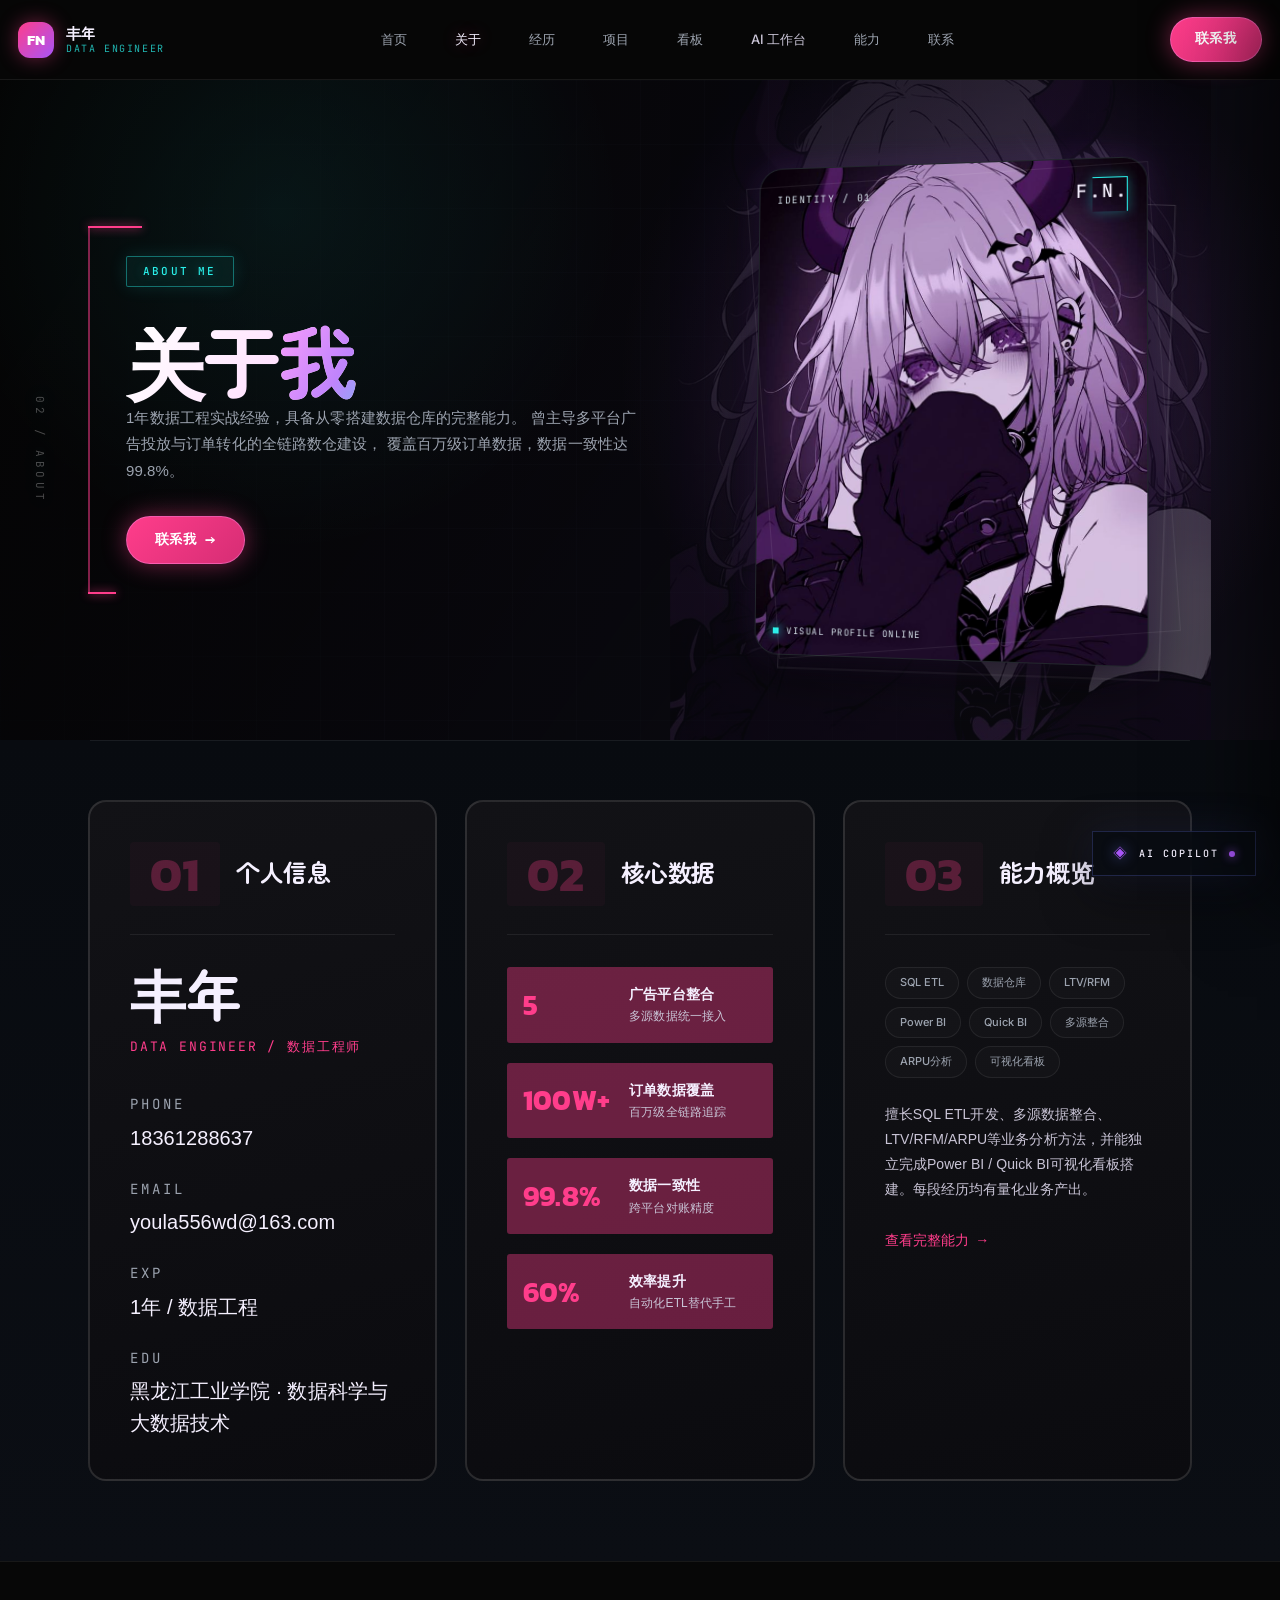
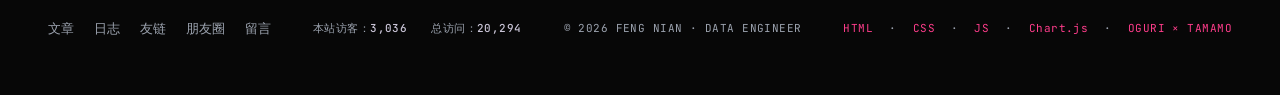
==== commit 13dedefe: "feat: 换新图片引用追加版本串破除CDN缓存" ====
--- a/about.html
+++ b/about.html
@@ -68,7 +68,7 @@
       <span class="about-hero-frame about-hero-frame-back" aria-hidden="true"></span>
       <span class="about-hero-frame about-hero-frame-front" aria-hidden="true"></span>
       <div class="about-hero-image">
-        <img src="images/about-portrait.jpeg" alt="丰年的形象视觉" loading="eager">
+        <img src="images/about-portrait.jpeg?v=20261027f" alt="丰年的形象视觉" loading="eager">
         <span class="about-portrait-scan" aria-hidden="true"></span>
         <span class="about-portrait-corner" aria-hidden="true"></span>
         <div class="about-portrait-meta">
--- a/style.css
+++ b/style.css
@@ -189,7 +189,7 @@
 .hero { position: relative; min-height: 100vh; display: flex; flex-direction: column; overflow: hidden; }
 .hero-bg-img {
   position: absolute; top: 0; left: 0; width: 100%; height: 100%;
-  background-image: url('images/hero-bg-new.webp'); background-size: cover; background-position: center center;
+  background-image: url('images/hero-bg-new.webp?v=20261027f'); background-size: cover; background-position: center center;
   opacity: 0.16; filter: saturate(0.4) contrast(1.05) brightness(0.55); z-index: 0;
 }
 #hero-canvas { position: absolute; top: 0; left: 0; width: 100%; height: 100%; z-index: 0; }
@@ -427,7 +427,7 @@
 }
 .about-hero-bg::before {
   content: ''; position: absolute; top: 0; left: 0; right: 0; bottom: 0;
-  background-image: url('images/anime-space.jpg'); background-size: cover; background-position: center;
+  background-image: url('images/anime-space.jpg?v=20261027f'); background-size: cover; background-position: center;
   opacity: 0.25; filter: saturate(0.9);
 }
 .about-hero-content {
@@ -464,7 +464,7 @@
 .about-hero-right { flex-shrink: 0; width: 360px; height: 440px; }
 .about-hero-image {
   width: 100%; height: 100%; border-radius: 4px; overflow: hidden;
-  background-image: url('images/anime-space.jpg'); background-size: cover; background-position: center;
+  background-image: url('images/anime-space.jpg?v=20261027f'); background-size: cover; background-position: center;
   box-shadow: 0 8px 40px rgba(0,0,0,0.15);
   border: 1px solid var(--border);
   transition: transform 0.4s;
@@ -606,7 +606,7 @@
 .projects { background: var(--bg-elevated); border-top: 1px solid var(--border); border-bottom: 1px solid var(--border); position: relative; }
 .projects-bg-img {
   position: absolute; top: 0; left: 0; width: 100%; height: 100%;
-  background-image: url('images/anime-space.jpg'); background-size: cover; background-position: center;
+  background-image: url('images/anime-space.jpg?v=20261027f'); background-size: cover; background-position: center;
   opacity: 0.08; filter: blur(3px) saturate(0.5); z-index: 0; pointer-events: none;
 }
 .projects .container { position: relative; z-index: 1; }
@@ -646,7 +646,7 @@
 .skills { background: var(--bg); position: relative; }
 .skills-bg-img {
   position: absolute; bottom: 0; left: 0; width: 60%; height: 100%;
-  background-image: url('images/anime-operator.jpg'); background-size: cover; background-position: left center;
+  background-image: url('images/anime-operator.jpg?v=20261027f'); background-size: cover; background-position: left center;
   opacity: 0.3; filter: saturate(0.75) brightness(0.85); z-index: 0; pointer-events: none;
   mask-image: linear-gradient(to right, black 0%, transparent 80%);
   -webkit-mask-image: linear-gradient(to right, black 0%, transparent 80%);
@@ -676,7 +676,7 @@
 .articles { background: var(--bg-elevated); border-top: 1px solid var(--border); border-bottom: 1px solid var(--border); position: relative; }
 .articles-bg-deco {
   position: absolute; top: 10%; left: -80px; width: 400px; height: 500px;
-  background-image: url('images/anime-camera.jpg'); background-size: cover; background-position: center;
+  background-image: url('images/anime-camera.jpg?v=20261027f'); background-size: cover; background-position: center;
   opacity: 0.3; filter: saturate(0.75) brightness(0.85); z-index: 0; pointer-events: none; border-radius: 4px;
   mask-image: linear-gradient(to right, black 35%, transparent 95%);
   -webkit-mask-image: linear-gradient(to right, black 35%, transparent 95%);
@@ -791,7 +791,7 @@
 .contact { min-height: 100vh; display: flex; align-items: center; position: relative; overflow: hidden; background: var(--bg); }
 .contact-bg-img {
   position: absolute; top: 0; left: 0; width: 100%; height: 100%;
-  background-image: url('images/anime-astronaut.jpg'); background-size: cover; background-position: center;
+  background-image: url('images/anime-astronaut.jpg?v=20261027f'); background-size: cover; background-position: center;
   opacity: 0.2; filter: saturate(0.7) brightness(0.85); z-index: 0;
 }
 .contact-bg { position: absolute; top: 0; left: 0; width: 100%; height: 100%; z-index: 0; }
@@ -1098,7 +1098,7 @@
 .about-page .about-hero-bg::before {
   background-image:
     linear-gradient(125deg, rgba(5, 8, 12, 0.95) 4%, rgba(7, 10, 15, 0.64) 46%, rgba(7, 9, 13, 0.12) 100%),
-    url('images/about-portrait.jpeg');
+    url('images/about-portrait.jpeg?v=20261027f');
   background-size: cover, 520px auto;
   background-position: center, 88% 34%;
   background-repeat: no-repeat;
